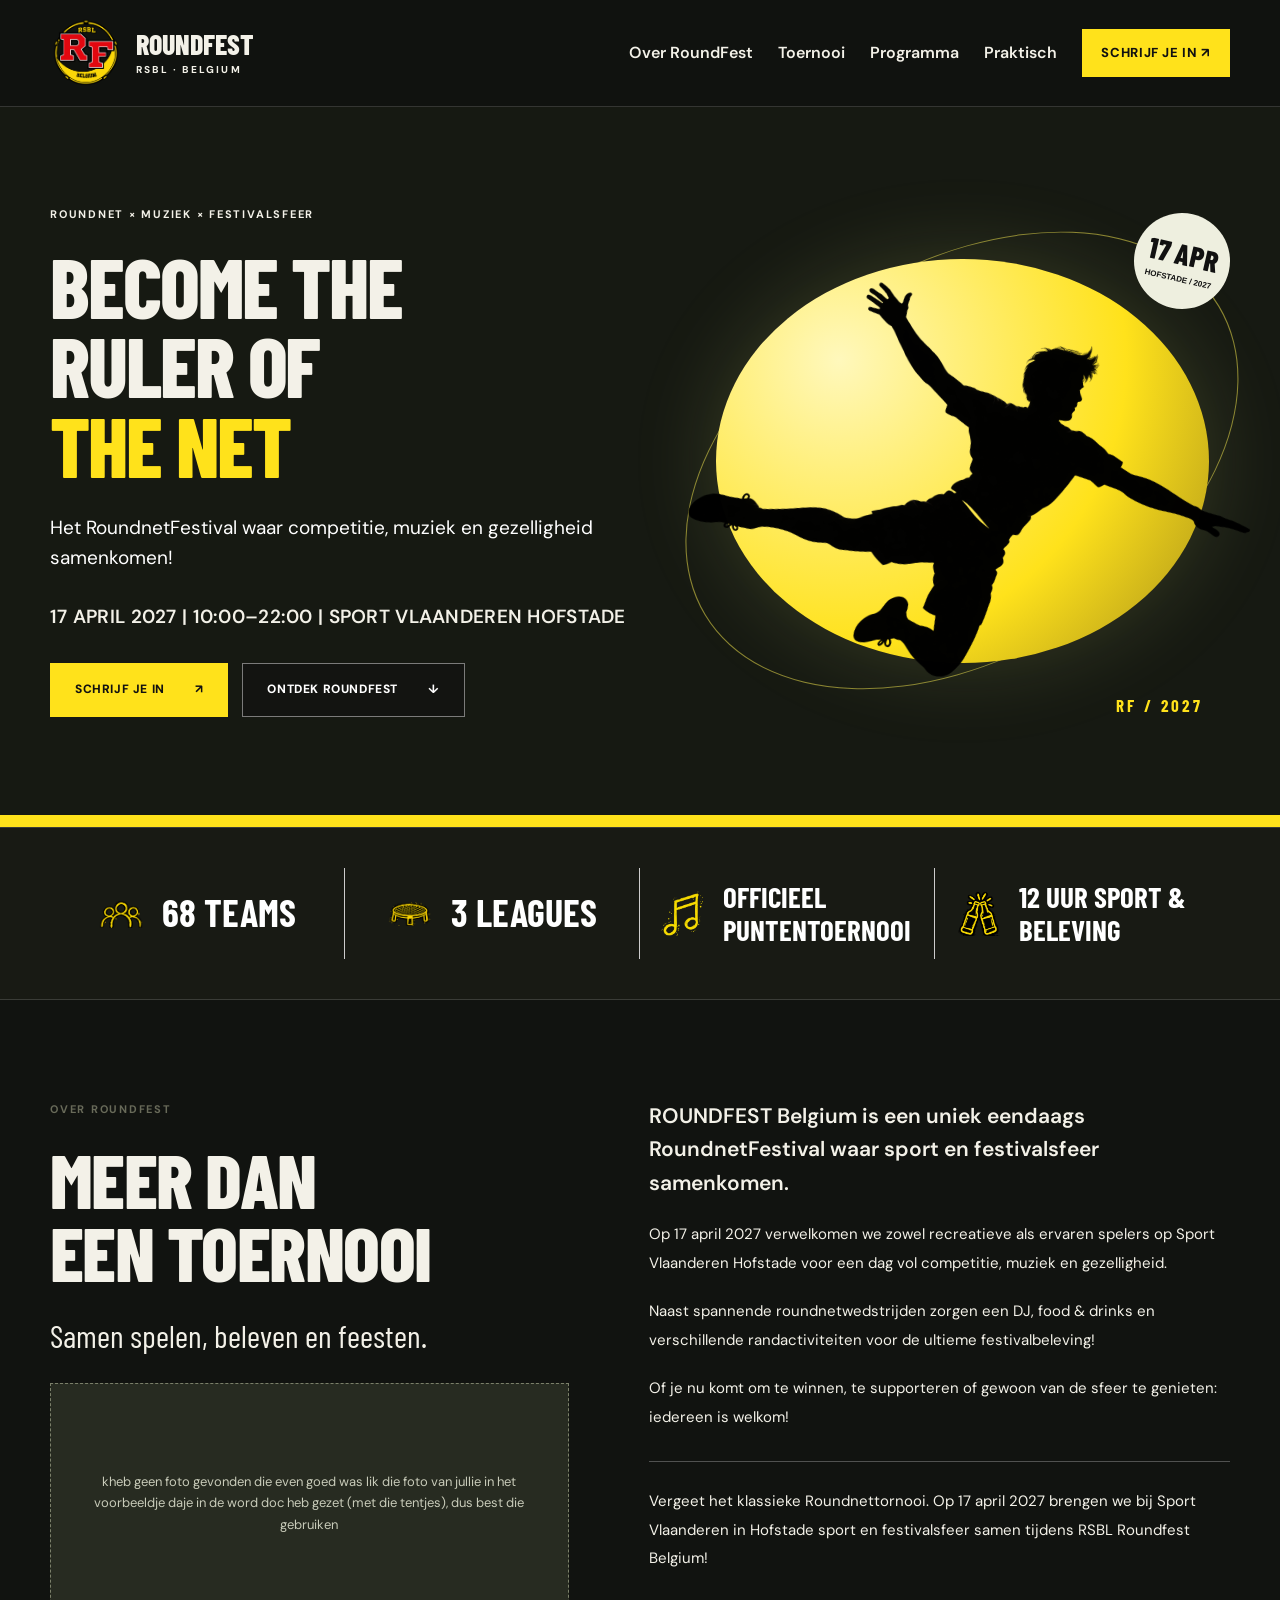
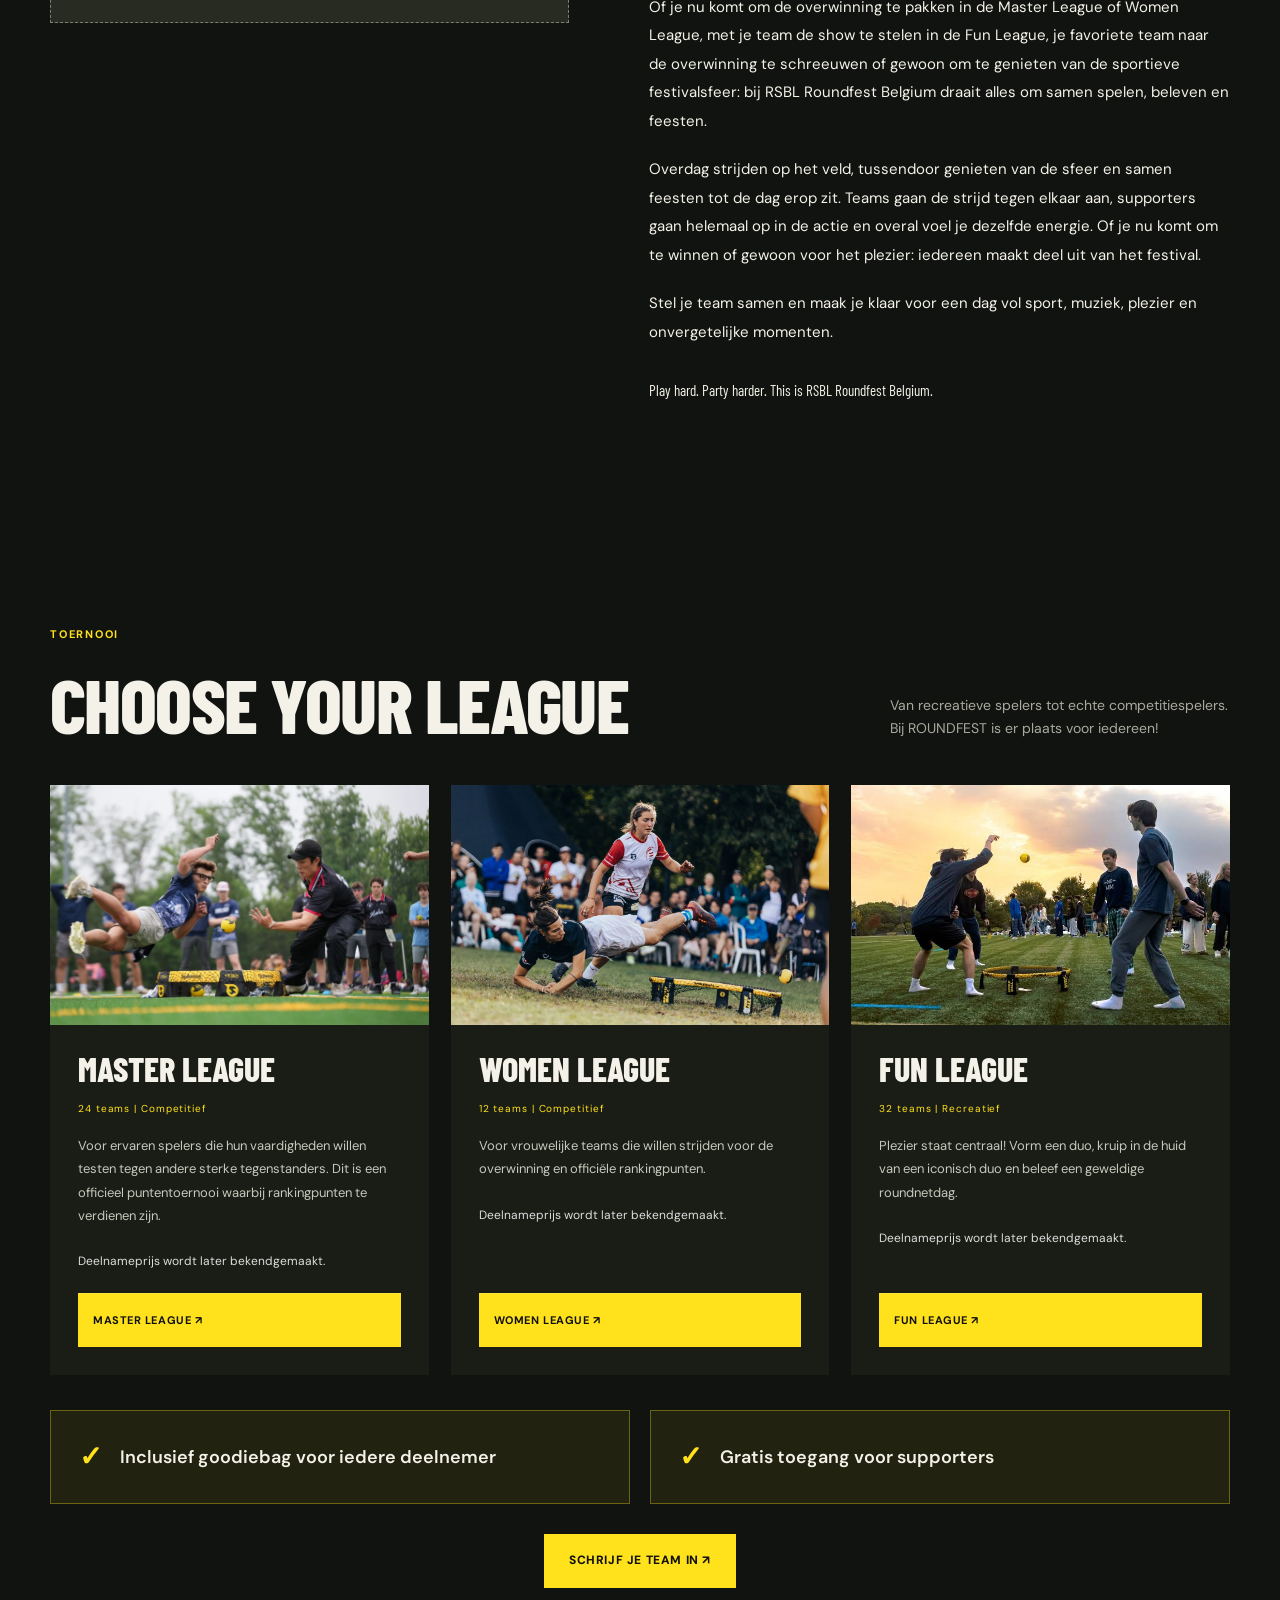
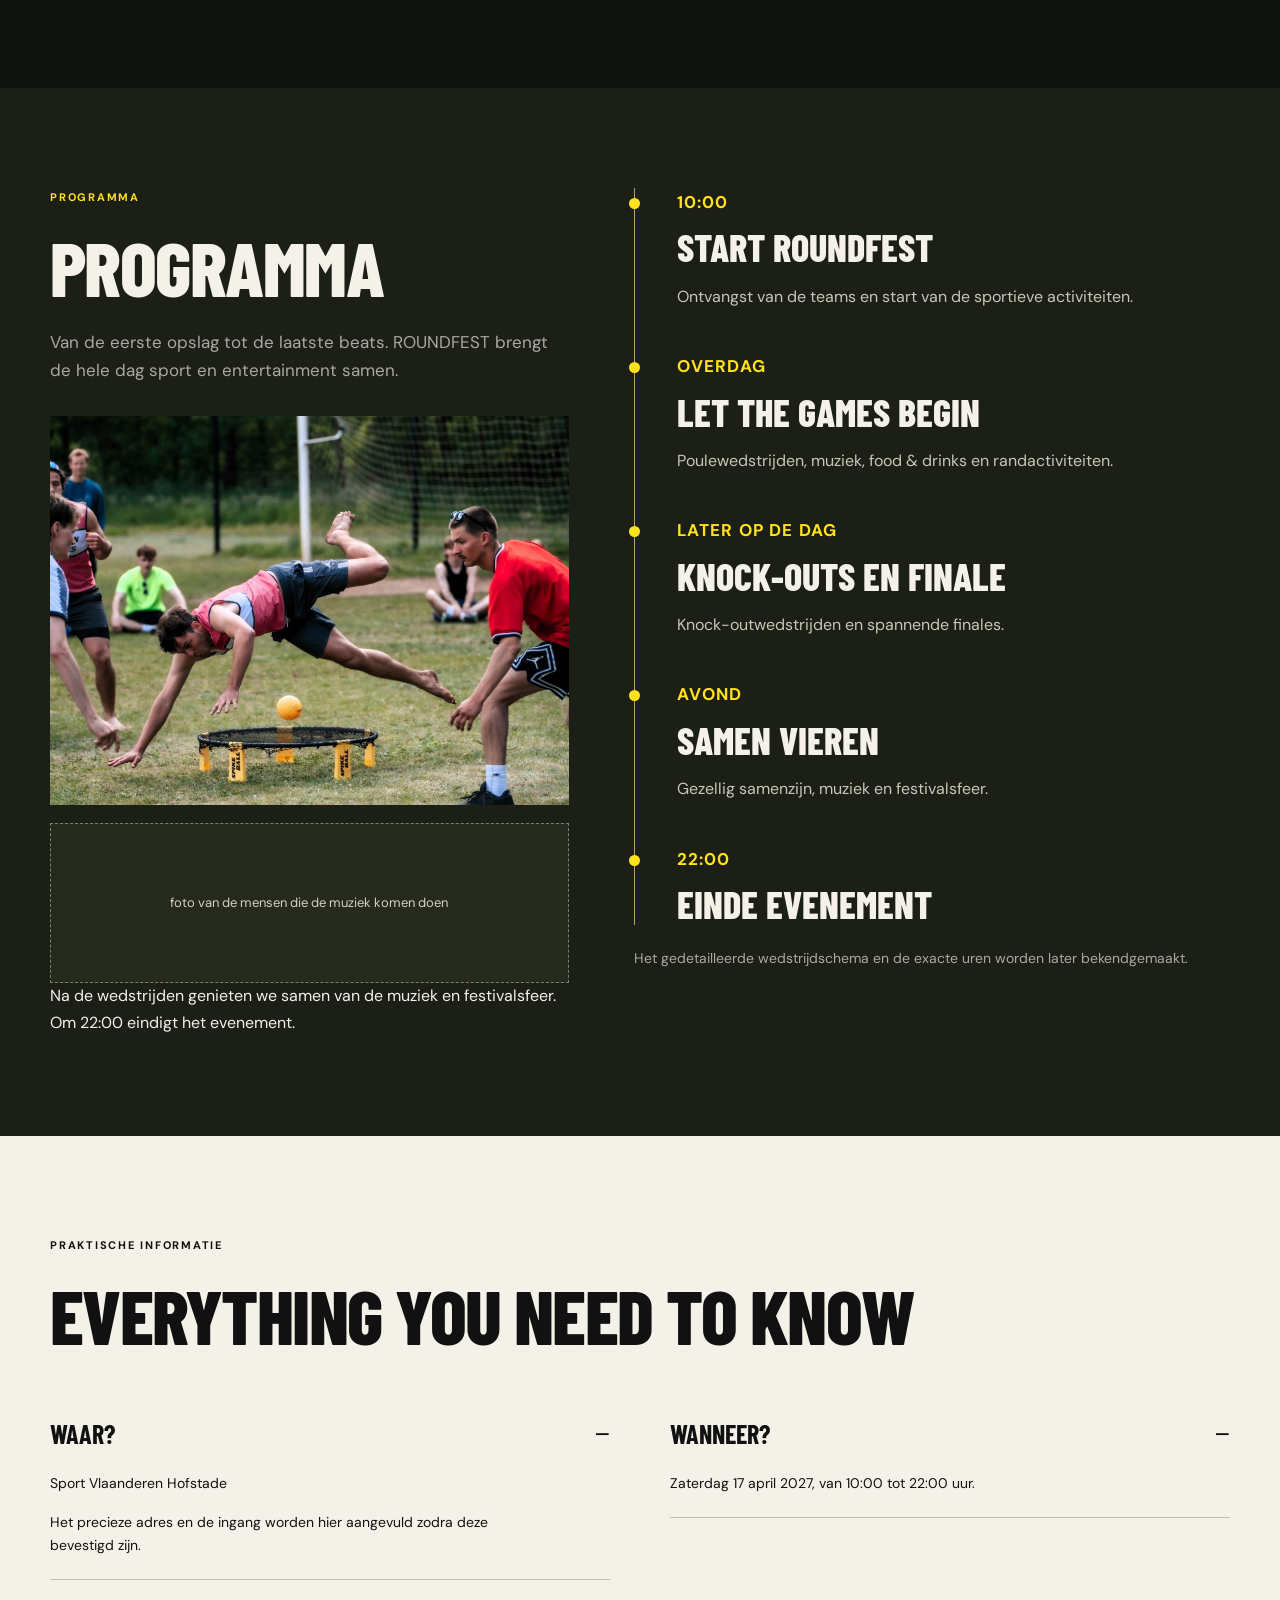
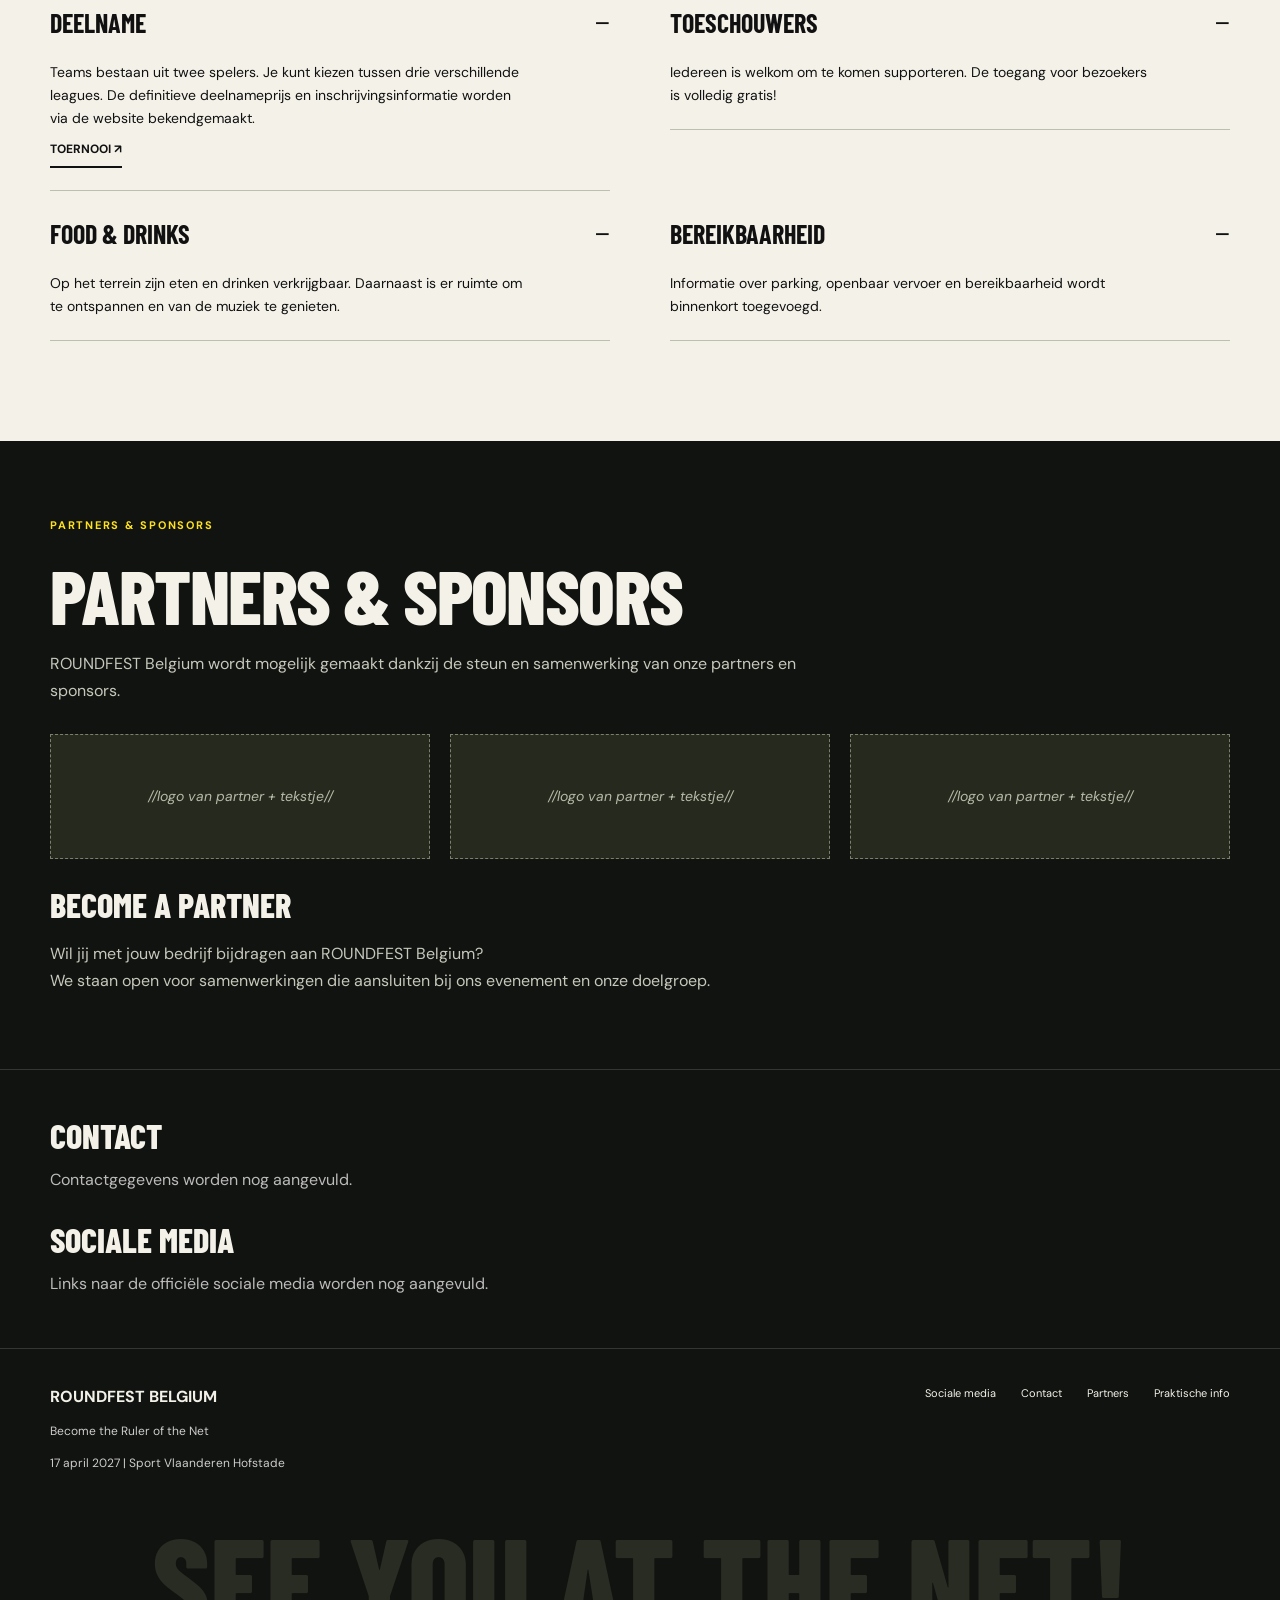
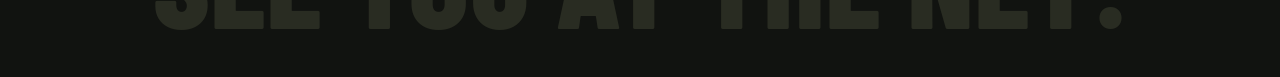
==== Website files/voorstel2/index.html @ 902e4b02 "Preserve designed colors in browsers with automatic dark mode" ====
<!doctype html><html lang="nl"><head><meta charset="utf-8"><meta name="color-scheme" content="only light"><meta name="viewport" content="width=device-width,initial-scale=1"><title>Roundfest Belgium — Become the Ruler of the Net</title><meta name="description" content="Roundfest Belgium, 17 april 2027 in Sport Vlaanderen Hofstade. Het RoundnetFestival waar competitie, muziek en gezelligheid samenkomen."><link rel="icon" href="assets/Logo.png"><link rel="stylesheet" href="style.css?v=20261024-colors"></head><body class="court"><a class="skip" href="#main">Naar de inhoud</a><header><div class="wrap nav"><a class="brand" href="index.html"><img src="assets/Logo.png" alt="RF Belgium logo"><span>ROUNDFEST<small>RSBL · BELGIUM</small></span></a><button class="menu-toggle" type="button" aria-expanded="false" aria-controls="navigation">Menu</button><nav id="navigation" class="nav-links" aria-label="Hoofdnavigatie"><a href="#over">Over RoundFest</a><a href="#toernooi">Toernooi</a><a href="#programma">Programma</a><a href="#praktisch">Praktisch</a><a class="btn small" href="inschrijven.html">Schrijf je in ↗</a></nav></div></header><main id="main"><section class="hero"><div class="wrap hero-grid"><div><span class="kicker">ROUNDNET × MUZIEK × FESTIVALSFEER</span><h1>BECOME THE<br>RULER OF<br><span>THE NET</span></h1><p class="subtitle">Het RoundnetFestival waar competitie, muziek en gezelligheid samenkomen!</p><p class="date">17 APRIL 2027 | 10:00–22:00 | SPORT VLAANDEREN HOFSTADE</p><div class="actions"><a class="btn" href="inschrijven.html">Schrijf je in <span aria-hidden="true">↗</span></a><a class="btn outline" href="#over">Ontdek Roundfest <span aria-hidden="true">↓</span></a></div></div><div class="player-composition"><div class="player-disc"></div><img src="assets/Sprong.png" alt="Silhouet van een roundnetspeler in actie"><div class="player-badge">17 APR<small>HOFSTADE / 2027</small></div><span class="player-edition">RF / 2027</span></div></div></section><section class="stats" aria-label="Vier kerngegevens"><div class="wrap stat-grid"><div class="stat"><img src="assets/Mannetjes.png" alt=""><strong class="">68 TEAMS</strong></div><div class="stat"><img src="assets/Net.png" alt=""><strong class="">3 LEAGUES</strong></div><div class="stat"><img src="assets/MuziekNoot.png" alt=""><strong class="long">OFFICIEEL PUNTENTOERNOOI</strong></div><div class="stat"><img src="assets/Drinkflesjes.png" alt=""><strong class="long">12 UUR SPORT & BELEVING</strong></div></div></section><section class="section intro" id="over"><div class="wrap intro-grid"><div><span class="kicker">Over RoundFest</span><h2>MEER DAN<br>EEN TOERNOOI</h2><p class="quote">Samen spelen, beleven en feesten.</p><div class="placeholder"><span>kheb geen foto gevonden die even goed was lik die foto van jullie in het voorbeeldje daje in de word doc heb gezet (met die tentjes), dus best die gebruiken</span></div></div><div class="intro-text"><p class="lead">ROUNDFEST Belgium is een uniek eendaags RoundnetFestival waar sport en festivalsfeer samenkomen.</p><p>Op 17 april 2027 verwelkomen we zowel recreatieve als ervaren spelers op Sport Vlaanderen Hofstade voor een dag vol competitie, muziek en gezelligheid.</p><p>Naast spannende roundnetwedstrijden zorgen een DJ, food & drinks en verschillende randactiviteiten voor de ultieme festivalbeleving!</p><p>Of je nu komt om te winnen, te supporteren of gewoon van de sfeer te genieten: iedereen is welkom!</p><div class="extra-copy"><p>Vergeet het klassieke Roundnettornooi. Op 17 april 2027 brengen we bij Sport Vlaanderen in Hofstade sport en festivalsfeer samen tijdens RSBL Roundfest Belgium!</p><p>Of je nu komt om de overwinning te pakken in de Master League of Women League, met je team de show te stelen in de Fun League, je favoriete team naar de overwinning te schreeuwen of gewoon om te genieten van de sportieve festivalsfeer: bij RSBL Roundfest Belgium draait alles om samen spelen, beleven en feesten.</p><p>Overdag strijden op het veld, tussendoor genieten van de sfeer en samen feesten tot de dag erop zit. Teams gaan de strijd tegen elkaar aan, supporters gaan helemaal op in de actie en overal voel je dezelfde energie. Of je nu komt om te winnen of gewoon voor het plezier: iedereen maakt deel uit van het festival.</p><p>Stel je team samen en maak je klaar voor een dag vol sport, muziek, plezier en onvergetelijke momenten.</p><p class="quote">Play hard. Party harder. This is RSBL Roundfest Belgium.</p></div></div></div></section><section class="section" id="toernooi"><div class="wrap"><div class="section-head"><div><span class="kicker accent">Toernooi</span><h2>CHOOSE YOUR LEAGUE</h2></div><p>Van recreatieve spelers tot echte competitiespelers. Bij ROUNDFEST is er plaats voor iedereen!</p></div><div class="leagues"><article class="league"><div class="league-art"><img class="league-photo" src="assets/master-league.webp" alt="Spelers in actie tijdens een roundnetwedstrijd" loading="lazy"></div><div class="league-body"><h3>MASTER LEAGUE</h3><span class="meta">24 teams | Competitief</span><p>Voor ervaren spelers die hun vaardigheden willen testen tegen andere sterke tegenstanders. Dit is een officieel puntentoernooi waarbij rankingpunten te verdienen zijn.</p><p class="price">Deelnameprijs wordt later bekendgemaakt.</p><a class="btn" href="inschrijven.html?league=master">MASTER LEAGUE ↗</a></div></article><article class="league"><div class="league-art"><img class="league-photo" src="assets/women-league.webp" alt="Roundnetspeelsters in actie rond het net" loading="lazy"></div><div class="league-body"><h3>WOMEN LEAGUE</h3><span class="meta">12 teams | Competitief</span><p>Voor vrouwelijke teams die willen strijden voor de overwinning en officiële rankingpunten.</p><p class="price">Deelnameprijs wordt later bekendgemaakt.</p><a class="btn" href="inschrijven.html?league=women">WOMEN LEAGUE ↗</a></div></article><article class="league"><div class="league-art"><img class="league-photo" src="assets/fun-league.jpg" alt="Groep spelers rond een roundnet op het gras" loading="lazy"></div><div class="league-body"><h3>FUN LEAGUE</h3><span class="meta">32 teams | Recreatief</span><p>Plezier staat centraal! Vorm een duo, kruip in de huid van een iconisch duo en beleef een geweldige roundnetdag.</p><p class="price">Deelnameprijs wordt later bekendgemaakt.</p><a class="btn" href="inschrijven.html?league=fun">FUN LEAGUE ↗</a></div></article></div><div class="perks"><span>Inclusief goodiebag voor iedere deelnemer</span><span>Gratis toegang voor supporters</span></div><div class="section-cta"><a class="btn" href="inschrijven.html">Schrijf je team in ↗</a></div></div></section><section class="section program" id="programma"><div class="wrap program-grid"><div><span class="kicker accent">Programma</span><h2>PROGRAMMA</h2><p class="summary">Van de eerste opslag tot de laatste beats. ROUNDFEST brengt de hele dag sport en entertainment samen.</p><div class="program-images"><img class="program-photo" src="assets/roundnetwedstrijden.jpg" alt="Roundnetspeler duikt naar de bal tijdens een wedstrijd" loading="lazy"><div class="placeholder"><span>foto van de mensen die de muziek komen doen</span></div></div><p>Na de wedstrijden genieten we samen van de muziek en festivalsfeer. Om 22:00 eindigt het evenement.</p></div><div><div class="timeline"><div class="event"><time>10:00</time><h3>START ROUNDFEST</h3><p>Ontvangst van de teams en start van de sportieve activiteiten.</p></div><div class="event"><time>OVERDAG</time><h3>LET THE GAMES BEGIN</h3><p>Poulewedstrijden, muziek, food & drinks en randactiviteiten.</p></div><div class="event"><time>LATER OP DE DAG</time><h3>KNOCK-OUTS EN FINALE</h3><p>Knock-outwedstrijden en spannende finales.</p></div><div class="event"><time>AVOND</time><h3>SAMEN VIEREN</h3><p>Gezellig samenzijn, muziek en festivalsfeer.</p></div><div class="event"><time>22:00</time><h3>EINDE EVENEMENT</h3><p></p></div></div><p class="schedule-note">Het gedetailleerde wedstrijdschema en de exacte uren worden later bekendgemaakt.</p></div></div></section><section class="section info" id="praktisch"><div class="wrap"><span class="kicker">Praktische informatie</span><h2>EVERYTHING YOU NEED TO KNOW</h2><div class="faq"><details open><summary>WAAR?</summary><p>Sport Vlaanderen Hofstade</p><p>Het precieze adres en de ingang worden hier aangevuld zodra deze bevestigd zijn.</p></details><details open><summary>WANNEER?</summary><p>Zaterdag 17 april 2027, van 10:00 tot 22:00 uur.</p></details><details open><summary>DEELNAME</summary><p>Teams bestaan uit twee spelers. Je kunt kiezen tussen drie verschillende leagues. De definitieve deelnameprijs en inschrijvingsinformatie worden via de website bekendgemaakt.</p><a class="text-link" href="#toernooi">Toernooi ↗</a></details><details open><summary>TOESCHOUWERS</summary><p>Iedereen is welkom om te komen supporteren. De toegang voor bezoekers is volledig gratis!</p></details><details open><summary>FOOD & DRINKS</summary><p>Op het terrein zijn eten en drinken verkrijgbaar. Daarnaast is er ruimte om te ontspannen en van de muziek te genieten.</p></details><details open><summary>BEREIKBAARHEID</summary><p>Informatie over parking, openbaar vervoer en bereikbaarheid wordt binnenkort toegevoegd.</p></details></div></div></section><section class="partners-section" id="partners"><div class="wrap"><span class="kicker accent">Partners & sponsors</span><h2>PARTNERS & SPONSORS</h2><p>ROUNDFEST Belgium wordt mogelijk gemaakt dankzij de steun en samenwerking van onze partners en sponsors.</p><div class="sponsor-slots"><div class="placeholder"><span class="slot">//logo van partner + tekstje//</span></div><div class="placeholder"><span class="slot">//logo van partner + tekstje//</span></div><div class="placeholder"><span class="slot">//logo van partner + tekstje//</span></div></div><h3>BECOME A PARTNER</h3><p>Wil jij met jouw bedrijf bijdragen aan ROUNDFEST Belgium?<br>We staan open voor samenwerkingen die aansluiten bij ons evenement en onze doelgroep.</p></div></section><section class="contact-section" id="contact"><div class="wrap"><h3>CONTACT</h3><p>Contactgegevens worden nog aangevuld.</p><div id="socials"><h3 style="margin-top:30px">SOCIALE MEDIA</h3><p>Links naar de officiële sociale media worden nog aangevuld.</p></div></div></section></main><footer><div class="wrap"><div class="footer-row"><div class="footer-brand"><strong>ROUNDFEST BELGIUM</strong><small>Become the Ruler of the Net</small><small>17 april 2027 | Sport Vlaanderen Hofstade</small></div><nav class="footer-links" aria-label="Footernavigatie"><a href="index.html#socials">Sociale media</a><a href="index.html#contact">Contact</a><a href="index.html#partners">Partners</a><a href="index.html#praktisch">Praktische info</a></nav></div><p class="endline">SEE YOU AT THE NET!</p></div></footer><script src="app.js"></script></body></html>
---- Website files/voorstel2/style.css ----
@import url('https://fonts.googleapis.com/css2?family=Barlow+Condensed:wght@600;700;800;900&family=DM+Sans:wght@400;500;600;700&display=swap');
:root{--yellow:#ffe21b;--ink:#111310;--paper:#f3f1e8;--muted:#aaa99e;--line:#ffffff26;--font:'Barlow Condensed','Arial Narrow',Impact,sans-serif}*{box-sizing:border-box}html{scroll-behavior:smooth;scroll-padding-top:100px}body{margin:0;background:var(--ink);color:var(--paper);font-family:'DM Sans',Arial,sans-serif;font-size:16px;line-height:1.65}a{color:inherit;text-decoration:none}button,input{font:inherit}button,a,label{touch-action:manipulation}button{cursor:pointer}a:focus-visible,button:focus-visible,input:focus-visible,summary:focus-visible{outline:3px solid var(--yellow);outline-offset:5px}::selection{background:var(--yellow);color:#111}img{max-width:100%;display:block}h1,h2,h3,p{margin:0}h1,h2,h3,.display{font-family:var(--font);font-weight:800;line-height:.95;text-transform:uppercase}h1{font-size:clamp(70px,9.8vw,150px);letter-spacing:-.025em}h2{font-size:clamp(46px,6vw,86px);letter-spacing:-.02em}h3{font-size:34px}.wrap{width:min(1280px,calc(100% - 100px));margin:auto}.kicker{text-transform:uppercase;letter-spacing:.16em;font-size:11px;font-weight:700;display:block;margin-bottom:24px}.accent{color:var(--yellow)}.btn{display:inline-flex;align-items:center;justify-content:center;gap:30px;min-height:54px;padding:14px 24px;background:var(--yellow);color:#111;font-weight:800;font-size:12px;letter-spacing:.05em;text-transform:uppercase;border:1px solid var(--yellow);transition:transform .2s,background .2s}.btn:hover{transform:translateY(-3px);background:#fff06b}.btn.outline{background:transparent;color:inherit;border-color:#ffffff50}.btn.small{min-height:42px;padding:10px 16px;font-size:10px}.actions{display:flex;flex-wrap:wrap;gap:14px;margin-top:30px}.skip{position:fixed;top:-100px;left:10px;z-index:100;background:var(--yellow);color:#000;padding:12px}.skip:focus{top:10px}.concept-bar{background:#242620;text-align:center;font-size:10px;letter-spacing:.07em;padding:8px 16px;color:#d0d0c6}.concept-bar a{text-decoration:underline;margin-left:18px}header{background:#111310ed;position:sticky;top:0;z-index:30;border-bottom:1px solid var(--line);backdrop-filter:blur(15px)}.nav{display:flex;align-items:center;justify-content:space-between;height:86px;gap:24px}.brand{display:flex;align-items:center;gap:10px;font-family:var(--font);font-size:22px;line-height:.9;font-weight:800}.brand img{height:56px;width:56px;object-fit:contain}.brand small{font-family:'DM Sans',sans-serif;font-size:8px;letter-spacing:.22em;display:block;margin-top:7px}.nav-links{display:flex;gap:28px;align-items:center;font-size:12px}.nav-links a:hover{color:var(--yellow)}.menu-toggle{display:none;background:none;border:1px solid #777;color:white;padding:7px 12px}.hero{position:relative;overflow:hidden;min-height:680px;display:flex;align-items:center;padding:82px 0 72px;background:radial-gradient(ellipse at 76% 45%,#5c571c45,transparent 60%)}.hero-grid{display:grid;grid-template-columns:1.35fr 1fr;align-items:center;gap:20px;position:relative;z-index:2}.hero h1 span{display:block;color:var(--yellow)}.hero .subline{font-family:var(--font);font-size:22px;letter-spacing:.05em;margin:25px 0 10px;text-transform:uppercase}.hero .date{font-size:11px;color:#c4c4b7;letter-spacing:.08em}.hero-art{height:440px;position:relative;isolation:isolate}.hero-art:before{content:'';position:absolute;inset:10% -5%;border:1px solid #ffe21b6a;border-radius:50%;transform:rotate(-28deg);z-index:-1}.hero-art:after{content:'RF / 2027';position:absolute;bottom:0;right:0;font-family:var(--font);font-size:16px;letter-spacing:.2em;color:var(--yellow)}.sun{position:absolute;inset:8%;border-radius:50%;background:var(--yellow);box-shadow:0 0 100px #ffe21b20}.athlete{position:absolute;width:115%;max-width:none;left:-10%;top:9%;height:90%;object-fit:contain;transform:rotate(-8deg)}.stamp{position:absolute;top:0;right:-5px;background:var(--paper);color:#111;border-radius:50%;width:96px;height:96px;display:grid;place-content:center;text-align:center;font-family:var(--font);font-weight:700;font-size:22px;line-height:.9;transform:rotate(13deg)}.stamp small{font-family:'DM Sans';font-size:9px;margin-top:8px}.hero-bottom{position:relative;z-index:2;margin-top:38px;font-size:10px;letter-spacing:.14em;display:flex;justify-content:space-between;color:var(--muted)}.stats{position:relative;border-top:1px solid var(--line);border-bottom:1px solid var(--line);padding:28px 0;background:#181a14}.stat-grid{display:grid;grid-template-columns:repeat(4,1fr)}.stat{display:flex;align-items:center;justify-content:center;gap:18px;border-right:1px solid var(--line)}.stat:last-child{border:0}.stat img{width:44px;height:44px;object-fit:contain}.stat strong{font-family:var(--font);display:block;font-size:28px;line-height:1.1}.stat small{font-size:9px;letter-spacing:.09em;color:#aaa}.section{padding:100px 0}.intro{background:var(--paper);color:var(--ink);position:relative}.original .intro{clip-path:polygon(0 1%,4% 0,9% 1%,15% 0,24% 1%,30% 0,40% 1%,48% 0,55% 1%,63% 0,72% 1%,83% 0,92% 1%,100% 0,100% 99%,92% 100%,85% 99%,78% 100%,68% 99%,60% 100%,48% 99%,39% 100%,29% 99%,20% 100%,10% 99%,0 100%)}.intro-grid{display:grid;grid-template-columns:1fr 1.12fr;gap:80px}.intro .kicker{color:#686a59}.intro h2 em{font-style:normal;color:#73725a}.intro-text p{margin-bottom:20px;font-size:15px;line-height:1.9}.intro-text .lead{font-size:21px;line-height:1.6;font-weight:600}.text-link{display:inline-block;font-weight:700;font-size:12px;text-transform:uppercase;border-bottom:2px solid currentColor;margin-top:10px;padding-bottom:6px}.motion{min-height:620px;position:relative;isolation:isolate;overflow:hidden;background:#131610;display:flex;align-items:center}.motion-art,.video{position:absolute;inset:0;width:100%;height:100%;object-fit:cover;z-index:-3}.video{filter:grayscale(1) sepia(.6) saturate(1.6);opacity:0;transition:opacity .6s}.video.ready{opacity:1}.motion-art{background:radial-gradient(ellipse at 65% 40%,#756e16,transparent 65%),#15180d}.motion-art img{height:110%;width:70%;object-fit:contain;position:absolute;right:-2%;bottom:-15%;opacity:.35;filter:invert(1)}.motion:after{content:'';position:absolute;inset:0;background:linear-gradient(90deg,#090c08e6,#0c100536);z-index:-1;pointer-events:none}.motion-content{max-width:650px;padding-top:80px;padding-bottom:100px}.motion h2{font-size:clamp(64px,8vw,112px)}.motion h2 span{color:var(--yellow)}.motion p{max-width:420px;color:#dfdfcf;margin-top:22px}.film-label{display:inline-flex;gap:10px;align-items:center;font-size:10px;letter-spacing:.16em;text-transform:uppercase;margin-bottom:28px}.dot{width:7px;height:7px;border-radius:50%;background:var(--yellow)}.film-controls{position:absolute;bottom:24px;left:50%;transform:translateX(-50%);display:flex;justify-content:space-between;gap:20px;align-items:center;width:min(1280px,calc(100% - 100px));font-size:10px}.film-controls .status{max-width:400px;color:#ddd}.video-tools{display:flex;gap:8px}.video-tools button{background:#111c;border:1px solid #ffffff70;color:white;padding:9px 12px;font-size:10px}.section-head{display:flex;justify-content:space-between;align-items:end;gap:40px;margin-bottom:45px}.section-head p{max-width:340px;color:var(--muted);font-size:14px}.leagues{display:grid;grid-template-columns:repeat(3,1fr);gap:22px}.league{background:#1a1d16;border:1px solid #6c682e;overflow:hidden;display:flex;flex-direction:column}.league-art{height:230px;background:radial-gradient(ellipse at center,#d9c839,#5a5715);position:relative;overflow:hidden}.league-art img{width:100%;height:120%;object-fit:contain;transform:translateY(8%);mix-blend-mode:multiply}.league:nth-child(2) .league-art{background:radial-gradient(ellipse at center,#a5aa70,#40472c)}.league:nth-child(3) .league-art{background:radial-gradient(ellipse at center,#d5bf62,#6a511b)}.league-art .number{position:absolute;left:18px;top:14px;color:#1119;font-family:var(--font);font-size:38px}.league-body{padding:28px;display:flex;flex-direction:column;flex:1}.league-body .meta{font-size:10px;letter-spacing:.09em;color:var(--yellow);margin:16px 0}.league-body p{font-size:13px;color:#c5c8ba;line-height:1.8;margin-bottom:24px}.league-body a{margin-top:auto;border-top:1px solid var(--line);padding-top:15px;display:flex;justify-content:space-between;font-weight:700;font-size:11px;text-transform:uppercase}.league-body a:hover{color:var(--yellow)}.perks{display:flex;justify-content:center;gap:35px;font-size:11px;color:#c8cabd;padding-top:28px}.program-grid{display:grid;grid-template-columns:1fr 1.2fr;gap:90px}.program{background:#1c1f16}.program .summary{color:var(--muted);max-width:350px;margin-top:25px;font-size:14px}.timeline{border-left:1px solid #b0a75b;padding-left:34px}.event{position:relative;padding:0 0 30px}.event:last-child{padding-bottom:0}.event:before{content:'';width:9px;height:9px;background:var(--yellow);border-radius:50%;position:absolute;left:-39px;top:10px}.event time{font-size:10px;letter-spacing:.12em;color:var(--yellow)}.event h3{font-size:27px;margin:7px 0}.event p{font-size:13px;color:#c5c8b7}.schedule-note{font-size:11px;color:var(--muted);margin-top:22px}.info{background:var(--paper);color:#111}.faq{margin-top:40px;display:grid;grid-template-columns:1fr 1fr;column-gap:60px}.faq details{border-bottom:1px solid #bdbfb1;padding:22px 0;align-self:start}.faq summary{font-family:var(--font);font-size:26px;font-weight:700;text-transform:uppercase;cursor:pointer;list-style:none;display:flex;justify-content:space-between;gap:25px}.faq summary:after{content:'+';font-family:Arial;font-weight:400}.faq details[open] summary:after{content:'−'}.faq p{padding-top:16px;font-size:14px;max-width:480px}.signup{text-align:center;padding:90px 24px;background:var(--yellow);color:#111}.signup h2{font-size:clamp(55px,7vw,100px)}.signup p{max-width:600px;margin:22px auto 0;font-size:14px}.signup .btn{background:#111;color:white;margin-top:28px;border-color:#111}.partners{padding:70px 0;display:flex;justify-content:space-between;align-items:center;gap:50px}.partners h3{font-size:38px}.partners p{font-size:13px;color:var(--muted);max-width:560px;margin-top:15px}footer{border-top:1px solid var(--line);padding:35px 0}.footer-row{display:flex;align-items:center;justify-content:space-between;gap:30px}footer p{font-size:10px;color:var(--muted)}.footer-links{display:flex;gap:25px;font-size:11px}.endline{font-family:var(--font);font-size:clamp(50px,10vw,150px);color:#292c22;text-align:center;line-height:1;margin:40px 0 0;font-weight:800}.demo-panel{position:fixed;inset:0;background:#000b;z-index:100;display:grid;place-items:center;padding:24px}.demo-panel[hidden]{display:none}.demo-dialog{background:var(--paper);color:#111;padding:36px;max-width:520px;width:100%;position:relative}.demo-dialog h2{font-size:38px;margin-bottom:20px}.demo-dialog p{font-size:14px;margin:15px 0}.demo-dialog button.close{position:absolute;right:15px;top:10px;border:0;background:none;font-size:24px}.demo-dialog input{width:100%;font-size:13px;padding:15px 0}.demo-dialog .note{font-size:11px;color:#555}.court .hero{background:var(--yellow);color:#111;padding-top:65px}.court .hero h1 span{color:#111}.court .hero .date,.court .hero-bottom{color:#44472e}.court .hero .btn{background:#111;color:white;border-color:#111}.court .hero .btn.outline{background:transparent;color:#111}.court .sun{background:#eee9c4;border-radius:0;transform:rotate(-9deg);inset:0 3%}.court .hero-art:before{border:0}.court .stamp{background:#111;color:var(--yellow)}.court .hero-art:after{color:#111}.court .motion{min-height:780px}.court .motion-content{max-width:800px}.court .motion h2{font-size:clamp(80px,11vw,160px)}.court .intro{background:#111310;color:var(--paper)}.court .intro h2 em{color:var(--yellow)}.court .stats{background:#eeeeDF;color:#111}.court .stat{border-color:#ccc}.court .stat img{filter:brightness(.3)}.court .stat small{color:#666}.court .league{border:none}.court .league-art{height:280px}.night{--yellow:#e9ee9b;--ink:#10120f;--paper:#eeeede}.night .hero{min-height:760px;background:radial-gradient(ellipse at 70% 45%,#4e563c55,transparent 65%)}.night .hero h1{font-size:clamp(70px,8.8vw,135px);font-weight:600}.night .sun{background:radial-gradient(circle at 30% 30%,#f6f7d8,#9baf6f 55%,#21291c);box-shadow:0 0 100px #a3c66e44}.night .hero-art{height:470px}.night .hero .subline{font-size:19px}.night .intro{background:#191c16;color:var(--paper)}.night .intro h2 em{color:var(--yellow)}.night .stats{background:#10120f}.night .stat img{filter:saturate(.2)}.night .league-art{filter:saturate(.3)}.night .program{position:relative;background:transparent}.night .motion.program-film{display:block;min-height:auto}.night .program-film .program{padding:100px 0 120px}.night .program-film:after{background:#10140ed9}.night .program-film .motion-art{background:radial-gradient(ellipse at 40% 30%,#626c3b,#12170e)}.night .film-label{margin-bottom:25px}.night .signup{background:#e9ee9b}.night .btn{border-radius:2px}.night .intro .kicker{color:#b5b9a5}
@media(min-width:1600px){.hero{min-height:780px}}@media(max-width:1000px){.wrap{width:calc(100% - 48px)}.nav-links{gap:16px}.nav-links .btn{display:none}.hero-grid{grid-template-columns:1.3fr 1fr}.hero-art{height:330px}.hero{min-height:620px}h1{font-size:90px}.intro-grid,.program-grid{gap:40px}.league-body{padding:20px}.league h3{font-size:29px}.film-controls{width:calc(100% - 48px)}.stat{gap:9px}.stat strong{font-size:24px}.stat img{width:30px}.night .hero-art{height:330px}}@media(max-width:700px){.wrap{width:calc(100% - 36px)}.nav{height:72px}.brand{font-size:20px}.brand img{width:43px;height:43px}.menu-toggle{display:block}.nav-links{display:none;position:absolute;top:72px;left:0;right:0;background:#111;padding:25px;flex-direction:column;align-items:stretch;font-size:16px}.nav-links.open{display:flex}.hero,.court .hero{padding:46px 0 32px;min-height:0}.hero-grid{grid-template-columns:1fr}.hero h1,.night .hero h1{font-size:clamp(65px,15vw,104px)}.hero .subline{font-size:20px}.hero .date{font-size:10px}.hero-art,.night .hero-art{height:285px;width:310px;max-width:90%;margin:40px auto 0}.hero-bottom{margin-top:28px;font-size:8px}.hero-bottom span:last-child{display:none}.stamp{width:80px;height:80px;font-size:20px}.stat-grid{grid-template-columns:1fr 1fr;gap:25px 0}.stat:nth-child(2){border:0}.stat{justify-content:flex-start;padding-left:20px}.stats{padding:25px 0}.stat strong{font-size:26px}.stat small{font-size:8px}.section{padding:65px 0}.intro-grid,.program-grid{grid-template-columns:1fr;gap:35px}.intro-text .lead{font-size:19px}.section-head{display:block;margin-bottom:30px}.section-head p{margin-top:20px}.leagues{grid-template-columns:1fr}.league-art,.court .league-art{height:260px}.league h3{font-size:38px}.league-body{padding:25px}.league-body p{font-size:14px}.perks{flex-direction:column;gap:8px;text-align:center}.motion,.court .motion{min-height:630px}.motion h2,.court .motion h2{font-size:76px}.motion-content{padding:70px 0 160px}.motion p{font-size:14px}.film-controls{bottom:18px;width:calc(100% - 36px);flex-direction:column;align-items:start;gap:12px}.motion-art img{width:140%;right:-40%;opacity:.2}.faq{grid-template-columns:1fr;margin-top:25px}.signup{padding:65px 20px}.partners{padding:50px 0;display:block}.partners .text-link{margin-top:25px}.footer-row{flex-direction:column;align-items:start;gap:20px}.night .hero{min-height:0}.night .program-film .program{padding:65px 0 160px}.concept-bar{font-size:9px}.concept-bar a{margin-left:10px}}
@media(prefers-reduced-motion:reduce){html{scroll-behavior:auto}*,*:before,*:after{transition:none!important;animation:none!important}}

/* Briefing-led revision: identical content hierarchy in all directions. */
:root,.night{--yellow:#ffe21b;--paper:#f3f1e8;--ink:#111310}
.hero,.court .hero,.night .hero{min-height:720px;background:#161912;padding:70px 0;color:var(--paper)}
.hero-grid{grid-template-columns:minmax(0,1.7fr) minmax(0,.7fr);gap:70px}.hero h1,.night .hero h1{font-size:clamp(60px,6.5vw,104px);font-weight:800;line-height:.95}.hero h1 span,.court .hero h1 span{color:var(--yellow)}
.hero .subtitle{font-size:19px;max-width:660px;margin:28px 0;color:white;line-height:1.6}.hero .date,.court .hero .date{color:var(--paper);line-height:2}.hero .btn,.court .hero .btn{background:var(--yellow);color:#111;border-color:var(--yellow)}.hero .btn.outline,.court .hero .btn.outline{background:#1119;color:white;border-color:#ffffff70}
.hero-logo{width:270px;max-width:100%;margin:auto;filter:drop-shadow(0 10px 25px #0008)}
.hero-photo{position:absolute;inset:20px;border:1px dashed #ffffff32;pointer-events:none;background:repeating-linear-gradient(135deg,transparent,transparent 80px,#ffffff02 80px,#ffffff02 82px)}.hero-photo span{position:absolute;bottom:15px;right:20px;color:#b4b7a7;font-size:11px;background:#111b;padding:7px 12px}
.court .hero{border-bottom:12px solid var(--yellow)}.court .hero-photo{inset:0;border:0;background:linear-gradient(120deg,#3a381b,#12150f)}.court .hero-logo{background:var(--yellow);padding:20px;transform:rotate(-5deg)}
.night .hero{min-height:790px}.night .hero-photo{background:radial-gradient(ellipse at 75% 30%,#6d611c44,transparent 60%);border:0}.night .hero-grid{grid-template-columns:1fr;text-align:center;gap:35px}.night .hero-logo{width:170px;grid-row:1}.night .hero .subtitle{margin:25px auto}.night .hero .actions{justify-content:center}.night .hero h1{font-size:clamp(60px,7vw,100px)}
.stat strong{font-size:clamp(20px,2.2vw,30px)}.stat img{width:36px}.stat{padding:0 15px;min-width:0}.stat small{display:none}.court .stats{background:#181a14;color:white}.court .stat img,.night .stat img{filter:none}.stat strong.long{font-size:24px;line-height:1.05}
.placeholder{min-height:250px;display:flex;align-items:center;justify-content:center;flex-direction:column;gap:18px;text-align:center;border:1px dashed #88896d;background:repeating-linear-gradient(135deg,#22261b,#22261b 24px,#272b1f 24px,#272b1f 25px);color:#d0d3bf;padding:30px;font-size:13px}.placeholder .photo-symbol{font-size:35px;line-height:1;font-weight:400}.placeholder small{font-size:10px;color:#aaad99}.league-art,.court .league-art{height:240px;min-height:240px;background:none;filter:none!important}.league-body{gap:0}.league-body .btn{color:#111;padding:14px;margin-top:auto}.league-body .price{font-size:12px;color:#ddd;margin-bottom:20px}.intro-text .extra-copy{margin-top:30px;border-top:1px solid #9997;padding-top:25px}.slot{font-style:italic;opacity:.85;font-size:14px;line-height:1.7;text-transform:none;font-family:'DM Sans',Arial,sans-serif;letter-spacing:0;overflow-wrap:anywhere}.quote{font-family:var(--font);font-size:32px;line-height:1.1;margin-top:30px}.source-heading{font-size:14px;letter-spacing:.05em;color:var(--muted);text-transform:uppercase;margin-bottom:20px}.template-note{font-size:11px;line-height:1.6;padding:12px 18px;background:#ffe21b14;color:#f0eab7;border-bottom:1px solid #ffe21b35}.center{text-align:center}.section-cta{margin-top:30px;text-align:center}.program-grid{grid-template-columns:1fr 1.15fr}.program-images{display:grid;gap:18px;margin-top:32px}.program-images .placeholder{min-height:160px}.program .summary{max-width:500px}.info .placeholder{min-height:180px;background:#e5e5da;color:#555;margin-top:30px}.partners-section{padding:75px 0}.partners-section p{max-width:800px;margin-top:20px;color:#c6c8bb}.sponsor-slots{display:grid;grid-template-columns:repeat(3,1fr);gap:20px;margin:30px 0}.sponsor-slots .placeholder{min-height:125px}.contact-section{border-top:1px solid var(--line);padding:50px 0}.contact-section p{color:#bbb;margin-top:15px}.footer-row{align-items:start}.footer-links{flex-wrap:wrap}.footer-brand small{display:block;font-size:12px;margin-top:12px;color:#ccc}.film-extra{margin-top:20px}.optional-label{font-size:10px;letter-spacing:.1em;text-transform:uppercase;color:var(--yellow);margin-bottom:22px}.motion{min-height:460px}.motion-content{padding:70px 0 130px}.motion h2{font-size:64px}.motion-art{background:repeating-linear-gradient(135deg,#262919,#262919 40px,#292c1c 40px,#292c1c 41px)}.motion .placeholder-caption{position:absolute;right:25px;top:25px;font-size:11px;color:#ccc}.night .program-film .program{padding-bottom:140px}.registration{padding:65px 0 90px;max-width:1000px}.registration h1{font-size:clamp(50px,7vw,85px)}.registration .lead{margin:25px 0;max-width:700px}.registration form{margin-top:40px}.registration fieldset{padding:0;border:0}.registration legend{font-family:var(--font);font-size:30px;text-transform:uppercase;margin-bottom:20px}.league-options{display:grid;grid-template-columns:repeat(3,1fr);gap:16px}.league-option{display:block;border:1px solid #777;padding:22px;cursor:pointer}.league-option:has(input:checked){border-color:var(--yellow);background:#ffe21b12}.league-option strong{display:block;font-family:var(--font);font-size:26px}.league-option small{display:block;margin-top:8px}.registration-info{border-top:1px solid #666;margin-top:30px;padding-top:25px}.registration-info p{margin:12px 0}.registration button:disabled{background:#424637;color:#ddd;border-color:#656a57;cursor:not-allowed;transform:none}.registration .back{display:inline-block;margin-bottom:30px;font-size:12px;text-decoration:underline}.intro .slot{color:inherit}.overview-switch{display:flex;gap:12px;margin-top:20px}.concept-bar{display:flex;justify-content:center;align-items:center;gap:15px;flex-wrap:wrap}.concept-bar a{margin:0}.night .intro h2 em{color:var(--yellow)}
@media(max-width:700px){.hero,.court .hero,.night .hero{min-height:0;padding:55px 0 65px}.hero-grid{grid-template-columns:1fr;gap:30px}.hero-logo{grid-row:1;width:160px}.hero h1,.night .hero h1{font-size:clamp(48px,12vw,72px)}.hero .subtitle{font-size:16px}.hero-photo{inset:8px}.hero-photo span{font-size:8px;bottom:7px;right:7px}.hero .date{font-size:9px}.stat strong.long{font-size:20px}.stat{padding:0 8px;gap:8px}.stat img{width:25px}.program-grid{grid-template-columns:1fr}.league-options,.sponsor-slots{grid-template-columns:1fr}.sponsor-slots .placeholder{min-height:100px}.motion h2{font-size:48px}.night .hero-logo{width:150px}.concept-bar{font-size:8px;gap:7px}.footer-links{gap:15px}.template-note{font-size:10px}.hero .actions{gap:10px}.btn{gap:12px;padding:14px 18px}.program-images{grid-template-columns:1fr 1fr}.program-images .placeholder{padding:15px;min-height:160px}.placeholder{font-size:11px}.night .program-film .program{padding-bottom:165px}}

/* Approved logo composition with a circular backdrop and orbital ring. */
.hero-emblem{position:relative;isolation:isolate;display:grid;place-items:center;width:350px;max-width:100%;aspect-ratio:1;margin:auto}
.hero-emblem:before{content:"";position:absolute;inset:8%;z-index:-2;border-radius:50%;background:radial-gradient(circle at 30% 25%,#fff59a,#ffe21b 60%,#c7a90c);box-shadow:0 0 75px #ffe21b20;transform:rotate(-20deg) scale(1.04,.96)}
.hero-emblem:after{content:"";position:absolute;inset:13% -1%;z-index:-1;border:1px solid #ffe21b88;border-radius:50%;transform:rotate(-30deg) scale(1.03,1.18)}
.hero-emblem .hero-logo,.court .hero-emblem .hero-logo,.night .hero-emblem .hero-logo{width:82%;max-width:100%;padding:0;background:transparent;transform:rotate(-7deg);grid-row:auto;filter:drop-shadow(0 12px 18px #0008)}
.court .hero-emblem:before{background:radial-gradient(circle at 25% 20%,#fff9be,#ffe21b 65%,#d4b415)}
.night .hero-emblem{width:250px;grid-row:1}.night .hero-emblem:before{background:radial-gradient(circle at 30% 25%,#fffbd2,#c7ce83 55%,#62692f);box-shadow:0 0 85px #d9de7a26}.night .hero-emblem:after{border-color:#e4d85a70}
@media(max-width:700px){.hero-emblem,.night .hero-emblem{width:210px;grid-row:1}.hero-emblem .hero-logo,.night .hero-emblem .hero-logo{width:82%}}

/* Player composition restored from the selected reference. */
.original{--yellow:#e9ee9b}.original .hero{min-height:800px;background:radial-gradient(ellipse at 75% 46%,#40472d66,transparent 58%),#10130e;padding:80px 0}.original .hero-grid,.court .hero-grid{grid-template-columns:minmax(0,1.1fr) minmax(0,1fr);gap:55px}.original .hero h1{font-size:clamp(70px,7.4vw,118px);font-weight:700}.original .hero .subtitle{font-size:18px}.original .hero .date{font-size:11px}.original .hero .actions{margin-top:34px}.original .hero .btn{min-height:58px}.original .hero .kicker{margin-bottom:35px}
.player-composition{position:relative;isolation:isolate;width:100%;height:460px;min-width:0}.player-disc{position:absolute;inset:6% 4%;border-radius:50%;background:radial-gradient(circle at 25% 20%,#e5eac3,#b3c27b 55%,#66763d);box-shadow:0 0 85px #c3cd7130}.player-composition:before{content:"";position:absolute;inset:4% 0%;border:1px solid #d8cc4699;border-radius:50%;transform:rotate(-31deg) scale(1.12,.93);z-index:-1}.player-composition img{position:absolute;left:-9%;top:3%;width:118%;max-width:none;height:100%;object-fit:contain;transform:rotate(-8deg)}.player-badge{position:absolute;right:0;top:-4%;width:96px;height:96px;display:grid;align-content:center;justify-content:center;text-align:center;background:#eeefdf;color:#111;font-family:var(--font);font-size:29px;font-weight:800;line-height:1.1;border-radius:50%;transform:rotate(13deg)}.player-badge small{font-family:Arial,sans-serif;font-size:8px;display:block;margin-top:6px}.player-edition{position:absolute;bottom:-6%;right:5%;font-family:var(--font);font-size:17px;color:var(--yellow);font-weight:700;letter-spacing:.2em}.court .player-disc{background:radial-gradient(circle at 25% 25%,#fff8bc,#ffe21b 60%,#a48d1a)}
.placeholder{gap:0;min-height:240px;background:#25291e;border:1px dashed #7b806a}.intro .placeholder{margin-top:30px;background:#e4e4d7;color:#5b604f}.night .intro .placeholder,.court .intro .placeholder{background:#272b21;color:#c8cbb9}.league-art .placeholder{height:100%}.program-images .placeholder{min-height:160px}.sponsor-slots .placeholder{min-height:125px}
/* Fourth direction: editorial festival layout, without new event content. */
.electric{--yellow:#ffe21b;background:#10120f}.electric .wrap{width:min(1320px,calc(100% - 100px))}.electric header{border-bottom:2px solid var(--yellow)}.electric .hero{background:#10120f;min-height:780px;padding:75px 0 95px;overflow:hidden}.electric .hero-photo{inset:0;border:0;background:repeating-linear-gradient(135deg,transparent,transparent 95px,#ffe21b08 95px,#ffe21b08 97px)}.electric .hero-photo span{right:auto;left:50px}.electric .hero-grid{grid-template-columns:minmax(0,1.5fr) minmax(0,1fr);gap:70px}.electric .hero h1{font-size:clamp(68px,7.8vw,120px);font-style:italic;letter-spacing:-.035em}.electric .hero h1 span{color:#ffe21b}.electric .hero .subtitle{max-width:520px}.electric .btn{box-shadow:4px 4px 0 #8f7f19;transition:transform .2s,box-shadow .2s}.electric .btn:hover{transform:translate(-2px,-2px);box-shadow:7px 7px 0 #8f7f19}.festival-ticket{background:#ffe21b;color:#111;padding:30px;text-align:center;transform:rotate(6deg);position:relative;max-width:340px;margin:auto;border-radius:5px;box-shadow:18px 18px 0 #ffffff0e;width:100%}.festival-ticket:before,.festival-ticket:after{content:"";position:absolute;top:65%;width:24px;height:24px;background:#10120f;border-radius:50%}.festival-ticket:before{left:-12px}.festival-ticket:after{right:-12px}.festival-ticket img{width:150px;margin:24px auto}.ticket-label{font-size:11px;font-weight:800;letter-spacing:.18em}.ticket-date{font-family:var(--font);font-size:35px;line-height:.95;border-top:2px dashed #1115;padding-top:20px}.ticket-date strong{font-size:76px;display:block}.festival-ticket>span:not(.ticket-label){display:block;font-size:20px;margin:15px 0 5px;font-weight:700}.festival-ticket small{font-size:9px;font-weight:700;letter-spacing:.04em}
.electric .stats{background:#ffe21b;color:#111;border:0;transform:skewY(-2deg);padding:35px 0;margin:-20px 0 20px;position:relative;z-index:3}.electric .stat-grid{transform:skewY(2deg)}.electric .stat{border-color:#1114}.electric .stat img{filter:brightness(0)}.electric .stat strong{font-size:34px}.electric .stat strong.long{font-size:25px}.electric .intro{background:#f3f1e8;clip-path:none}.electric .intro-grid{grid-template-columns:1fr 1.2fr;gap:70px}.electric .intro-grid>div:first-child{position:sticky;top:120px;align-self:start}.electric h2{font-style:italic;font-size:clamp(48px,5.8vw,84px)}.electric .quote{border-left:5px solid #d0b51c;padding-left:20px}.electric .extra-copy{font-size:14px}.electric .league{border:1px solid #5a5f45;border-top:7px solid #ffe21b;transition:transform .25s,border-color .25s}.electric .league:hover,.electric .league:focus-within{transform:translateY(-7px);border-color:#ffe21b}.electric .league:nth-child(2){border-top-color:#f3f1e8}.electric .league:nth-child(3){border-top-color:#b8c475}.electric .league-art{height:270px;position:relative}.electric .league-art:before{counter-increment:league;content:'0' counter(league);position:absolute;top:8px;left:18px;font-family:var(--font);font-size:64px;font-style:italic;color:#ffe21b;line-height:1;z-index:1}.electric .leagues{counter-reset:league;gap:24px}.electric .league-art .placeholder{border:0;background:linear-gradient(145deg,#323726,#1c2018);font-size:12px}.electric .league-body{padding:28px}.electric .league-body h3{font-style:italic;font-size:38px}.electric .league-body .btn{box-shadow:none}.electric .program{background:#202519;border-top:1px solid #697245}.electric .timeline{counter-reset:step;border:0;padding-left:0}.electric .event{padding:22px 20px 28px 80px;border-bottom:1px solid #ffffff29}.electric .event:before{counter-increment:step;content:'0' counter(step);left:0;top:22px;width:auto;height:auto;border-radius:0;background:transparent;color:#ffe21b;font-family:var(--font);font-size:44px;line-height:1;font-style:italic}.electric .event h3{font-size:32px}.electric .info{border-top:12px solid #ffe21b}.electric .faq details{border-bottom:2px solid #252a15;padding:25px 0}.electric .faq summary{font-size:30px}.electric .partners-section{background:#ffe21b;color:#111}.electric .partners-section p{color:#303323}.electric .partners-section .kicker{color:#111}.electric .sponsor-slots .placeholder{background:#fff4a4;color:#111;border-color:#756613}.electric .contact-section{padding:65px 0}.electric .endline{color:#ffe21b;font-style:italic}.electric .entered{animation:arrive .55s ease-out both}@keyframes arrive{from{opacity:.35;translate:0 20px}to{opacity:1;translate:0 0}}
@media(max-width:1000px){.player-composition{height:340px}.original .hero-grid,.court .hero-grid{gap:30px}.original .hero h1{font-size:80px}.electric .hero-grid{gap:35px}.festival-ticket{padding:20px}.electric .wrap{width:calc(100% - 48px)}.electric .stat strong{font-size:26px}.electric .stat strong.long{font-size:20px}}
@media(max-width:700px){.original .hero,.court .hero{padding:50px 0 65px;min-height:0}.original .hero-grid,.court .hero-grid{grid-template-columns:1fr;gap:50px}.original .hero h1{font-size:clamp(59px,14vw,84px)}.original .hero .kicker{font-size:9px;margin-bottom:25px}.player-composition{height:290px;width:300px;max-width:90%;margin:10px auto 25px}.player-badge{width:80px;height:80px;font-size:24px}.player-badge small{font-size:7px}.player-edition{font-size:13px}.electric .wrap{width:calc(100% - 36px)}.electric .hero{min-height:0;padding:50px 0 75px}.electric .hero-grid{grid-template-columns:1fr;gap:45px}.electric .hero h1{font-size:64px}.festival-ticket{max-width:230px;transform:rotate(4deg)}.festival-ticket img{width:100px;margin:15px auto}.ticket-date{font-size:26px}.ticket-date strong{font-size:55px}.electric .hero-photo span{left:18px;font-size:8px}.electric .stats{padding:28px 0}.electric .stat strong{font-size:26px}.electric .stat strong.long{font-size:18px}.electric .intro-grid{grid-template-columns:1fr;gap:35px}.electric .intro-grid>div:first-child{position:static}.electric .league-art{height:240px}.electric .event{padding-left:65px}.electric .event h3{font-size:27px}.electric .program-images{grid-template-columns:1fr 1fr}.electric .btn{box-shadow:3px 3px 0 #8f7f19}}
@media(prefers-reduced-motion:reduce){.electric .entered{animation:none}.electric .league:hover,.electric .league:focus-within{transform:none}}

/* Readability improvements shared by all eight versions. */
.nav{height:106px;gap:22px}.brand{font-size:28px;gap:14px}.brand img{height:72px;width:72px}.brand small{font-size:10px}.nav-links{font-size:16px;gap:25px;font-weight:600}.nav-links .btn.small{font-size:13px;min-height:48px;padding:12px 18px}
.hero .date,.original .hero .date,.court .hero .date,.night .hero .date,.electric .hero .date{font-size:19px;line-height:1.65;font-weight:600;letter-spacing:.015em;margin-top:22px}.original .hero .subtitle{font-size:19px}
.stats,.electric .stats{padding:40px 0}.stat{gap:18px;padding:12px 20px}.stat img{width:46px;height:46px}.stat strong,.electric .stat strong{font-size:38px;line-height:1.05}.stat strong.long,.electric .stat strong.long{font-size:29px;line-height:1.15}
.perks{display:grid;grid-template-columns:1fr 1fr;gap:20px;padding-top:35px;color:var(--paper);font-size:18px;font-weight:600;line-height:1.5}.perks>span{display:flex;align-items:center;gap:18px;padding:25px 28px;background:#ffe21b12;border:1px solid #ffe21b55}.perks>span:before{content:'✓';font-size:28px;color:var(--yellow);flex:none}.section-cta{margin-top:30px}
.timeline{padding-left:42px}.event{padding-bottom:42px}.event:before{left:-48px;top:10px;width:11px;height:11px}.event time{font-size:17px;font-weight:700;letter-spacing:.07em}.event h3,.electric .event h3{font-size:38px;line-height:1.12;margin:10px 0 14px}.event p{font-size:16px;line-height:1.7}.schedule-note{font-size:14px;line-height:1.7}.program .summary{font-size:17px}.program-grid{gap:65px}
/* Direction 04 reimagined as a light editorial festival field. */
.electric{--ink:#101611;--paper:#f4f2e7;--yellow:#ffe21b;background:#f4f2e7;color:#101611}.electric header{background:#f4f2e7f5;color:#101611;border-bottom:1px solid #10161130}.electric .nav-links a:hover{color:#6a6000}.electric .menu-toggle{color:#101611;border-color:#101611}.electric .hero{background:#f4f2e7;color:#101611;min-height:760px;padding:85px 0}.electric .hero-photo{background:linear-gradient(90deg,transparent 49.8%,#10161112 50%,transparent 50.2%)}.electric .hero-photo span{color:#656954;background:none}.electric .hero h1{font-style:normal;font-weight:800;font-size:clamp(65px,7vw,112px);letter-spacing:-.025em}.electric .hero h1 span{color:#101611;background:#ffe21b;padding:0 12px;display:inline-block;margin-top:10px}.electric .hero .subtitle,.electric .hero .date{color:#101611}.electric .hero .btn{background:#101611;color:#ffe21b;border-color:#101611;box-shadow:none}.electric .hero .btn.outline{background:transparent;color:#101611;border-color:#101611}.electric .btn{box-shadow:none;border-radius:0}.electric .btn:hover{transform:translateY(-3px);box-shadow:none}.electric .hero-grid{grid-template-columns:minmax(0,1.2fr) minmax(0,1fr);gap:60px}
.field-art{position:relative;height:490px;isolation:isolate;background:#101611;border-radius:48% 48% 0 0;margin:0 0 20px 10px;overflow:hidden}.field-art:before,.field-art:after{content:'';position:absolute;border:1px solid #f4f2e735;border-radius:50%;width:135%;height:70%;left:-18%;top:15%;transform:rotate(-30deg)}.field-art:after{transform:rotate(30deg)}.field-net{position:absolute;width:85%;left:8%;top:27%;transform:rotate(-12deg);z-index:1}.field-logo{position:absolute;width:95px;top:20px;left:calc(50% - 47px);z-index:2}.field-date{position:absolute;bottom:0;left:0;right:0;background:#ffe21b;text-align:center;padding:18px 10px;font-family:var(--font);font-weight:800;font-size:36px;letter-spacing:.04em;z-index:3}
.electric .stats{transform:none;margin:0;background:#101611;color:#f4f2e7;border-top:6px solid #ffe21b;border-bottom:0}.electric .stat-grid{transform:none}.electric .stat{border-color:#f4f2e730}.electric .stat img{filter:none}.electric .intro{background:#f4f2e7;padding:100px 0}.electric h2{font-style:normal;letter-spacing:-.025em}.electric .intro-grid{grid-template-columns:1fr 1.2fr}.electric .intro-grid>div:first-child{position:static}.electric .quote{border:0;padding-left:0;color:#4a533c}.electric #toernooi{background:#101611;color:#f4f2e7;padding:100px 0}.electric #toernooi .section-head{border-bottom:1px solid #ffffff40;padding-bottom:35px}.electric .league{background:#f4f2e7;color:#101611;border:0;border-top:0;transition:transform .2s}.electric .league:nth-child(2),.electric .league:nth-child(3){border:0}.electric .league-art:before{content:none}.electric .league-art{height:250px;border-bottom:8px solid #ffe21b}.electric .league-art .placeholder{background:#e8e8d8;color:#4d5441}.electric .league-body h3{font-style:normal;font-size:38px}.electric .league-body p,.electric .league-body .price{color:#394130}.electric .league-body .meta{color:#4d5438;font-size:13px;font-weight:700}.electric .league-body .btn{background:#101611;color:#ffe21b;border-color:#101611}.electric .perks{color:#f4f2e7}.electric .program{background:#ffe21b;color:#101611;border:0}.electric .program .kicker,.electric .program .summary,.electric .schedule-note{color:#303825}.electric .program-images .placeholder{background:#f9ec89;color:#42482b;border-color:#8e8439}.electric .timeline{border-left:2px solid #101611;padding-left:38px}.electric .event{padding:0 0 40px;border:0}.electric .event:before{content:'';width:12px;height:12px;background:#101611;border:3px solid #ffe21b;outline:1px solid #101611;left:-45px;top:7px;border-radius:50%}.electric .event time,.electric .event p{color:#101611}.electric .info{background:#f4f2e7;border:0}.electric .faq details{border-width:1px}.electric .partners-section{background:#101611;color:#f4f2e7}.electric .partners-section p{color:#bfc4b3}.electric .partners-section .kicker{color:#ffe21b}.electric .sponsor-slots .placeholder{background:#242c20;color:#d2d7c4;border-color:#64704f}.electric .contact-section{background:#f4f2e7;color:#101611}.electric .contact-section p{color:#4a5440}.electric footer{background:#101611;color:#f4f2e7}.electric .endline{font-style:normal;color:#ffe21b}.electric .registration{background:#f4f2e7}.electric .registration .kicker{color:#4a5440}.electric .league-option:has(input:checked){background:#ffe21b;border-color:#101611}
@media(max-width:1100px){.nav-links{gap:16px;font-size:15px}.brand{font-size:24px}.stat{padding:10px 12px;gap:12px}.stat img{width:35px;height:35px}.stat strong,.electric .stat strong{font-size:32px}.stat strong.long,.electric .stat strong.long{font-size:25px}.field-art{height:410px}.electric .hero-grid{gap:35px}}
@media(max-width:700px){.nav{height:90px}.brand{font-size:24px}.brand img{width:59px;height:59px}.brand small{font-size:9px}.menu-toggle{font-size:17px}.nav-links{top:90px;font-size:18px;gap:20px}.electric .nav-links{background:#f4f2e7}.hero .date,.original .hero .date,.court .hero .date,.night .hero .date,.electric .hero .date{font-size:16px;line-height:1.7}.hero .subtitle,.original .hero .subtitle{font-size:16px}.stats,.electric .stats{padding:30px 0}.stat{padding:10px 8px;gap:10px;align-items:center}.stat img{width:28px;height:28px}.stat strong,.electric .stat strong{font-size:29px}.stat strong.long,.electric .stat strong.long{font-size:23px}.perks{grid-template-columns:1fr;gap:14px;font-size:17px;text-align:left}.perks>span{padding:22px;gap:15px}.event time{font-size:16px}.event h3,.electric .event h3{font-size:32px}.event p{font-size:16px}.timeline{padding-left:30px}.event:before{left:-36px}.program-grid{gap:35px}.electric .hero{padding:55px 0 70px;min-height:0}.electric .hero-grid{grid-template-columns:1fr;gap:35px}.electric .hero h1{font-size:60px}.field-art{width:290px;max-width:100%;height:350px;margin:15px auto}.field-logo{width:75px;left:calc(50% - 37px);top:15px}.field-date{font-size:28px}.electric .hero-photo{background:none}.electric .intro,.electric #toernooi{padding:65px 0}.electric .intro-grid{grid-template-columns:1fr}.electric .timeline{padding-left:30px}.electric .event:before{left:-37px}.electric .program-grid{gap:35px}.electric .event{padding-bottom:35px}}
@media(max-width:700px){.stat{flex-direction:column;align-items:center;text-align:center;gap:14px}.stat strong{max-width:100%;min-width:0;overflow-wrap:anywhere}.stat strong.long,.electric .stat strong.long{font-size:22px}}
.league-art .league-photo{display:block;width:100%;height:100%;object-fit:cover;object-position:center 60%;transform:none;mix-blend-mode:normal}
.program-images .program-photo{display:block;width:100%;height:auto;aspect-ratio:4/3;object-fit:cover;object-position:center 60%}

/* Preserve the designed palette in browsers with automatic darkening. */
:root{color-scheme:only light}
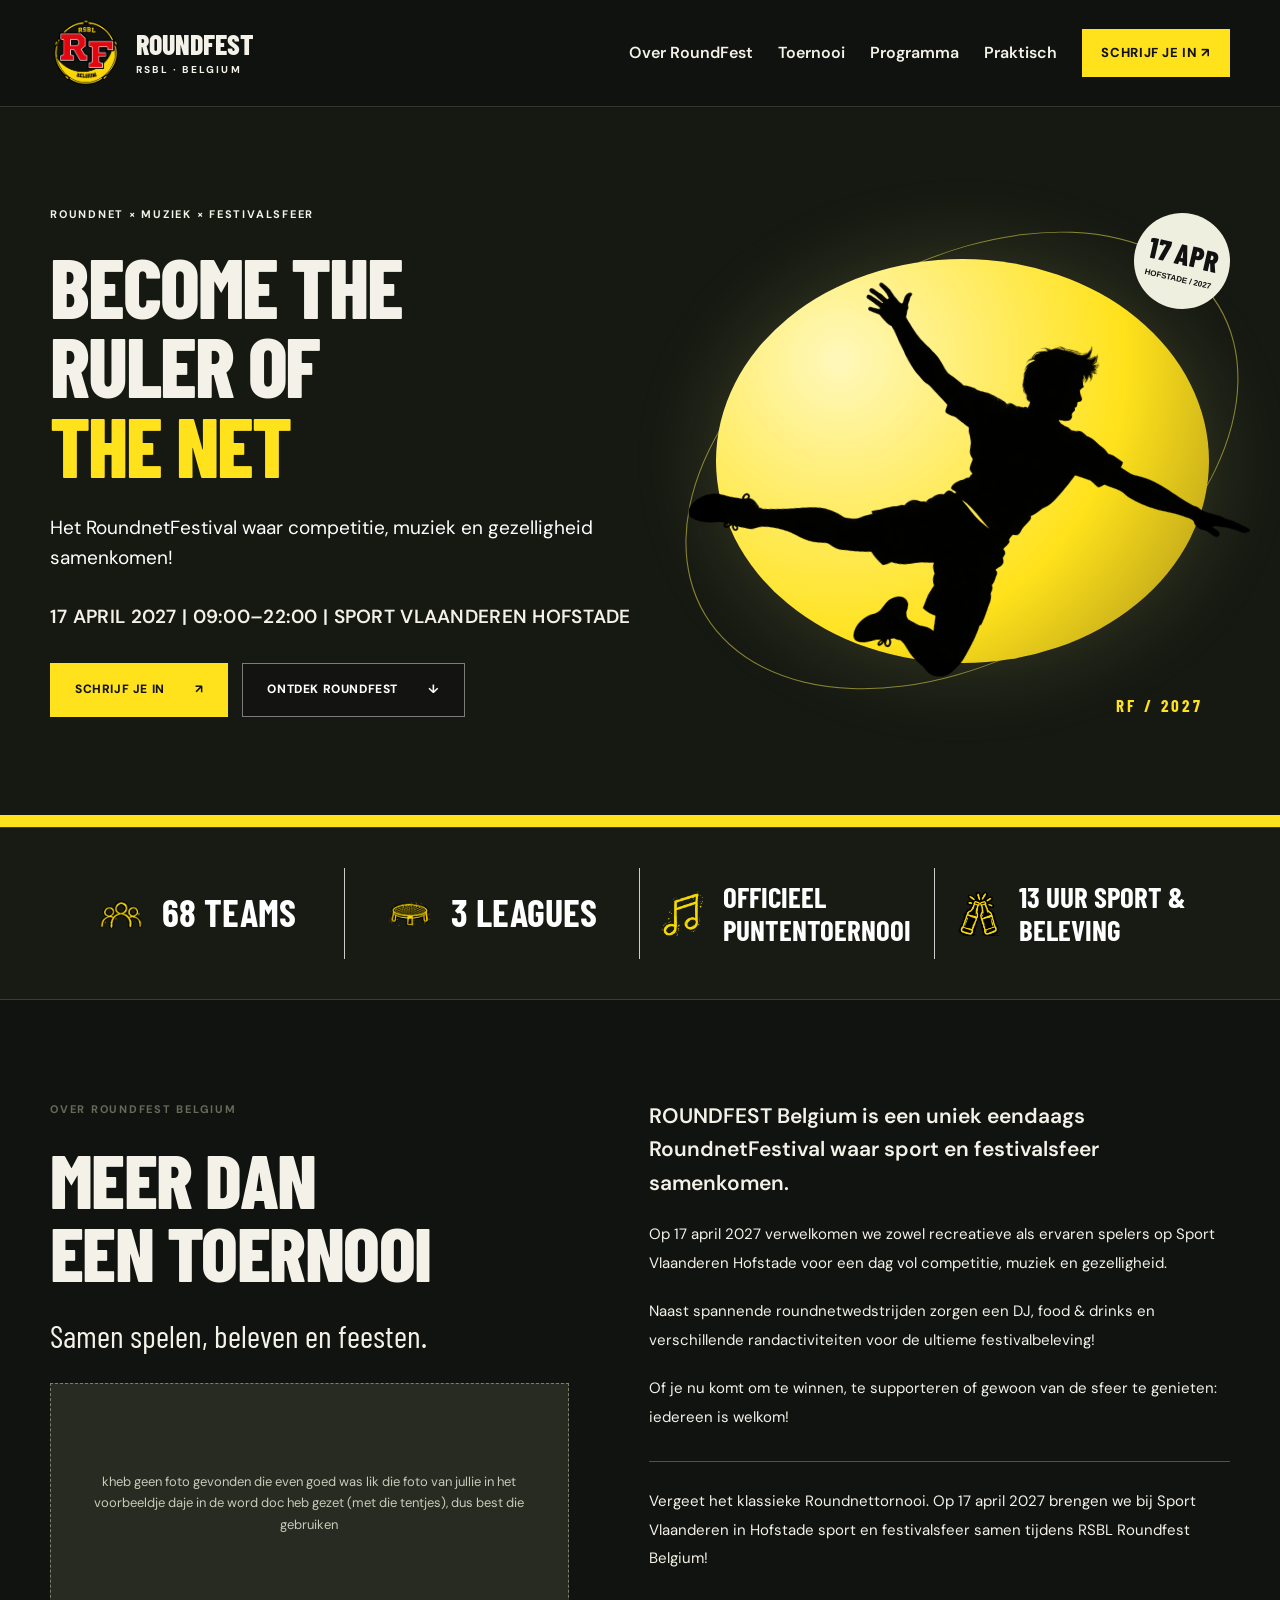
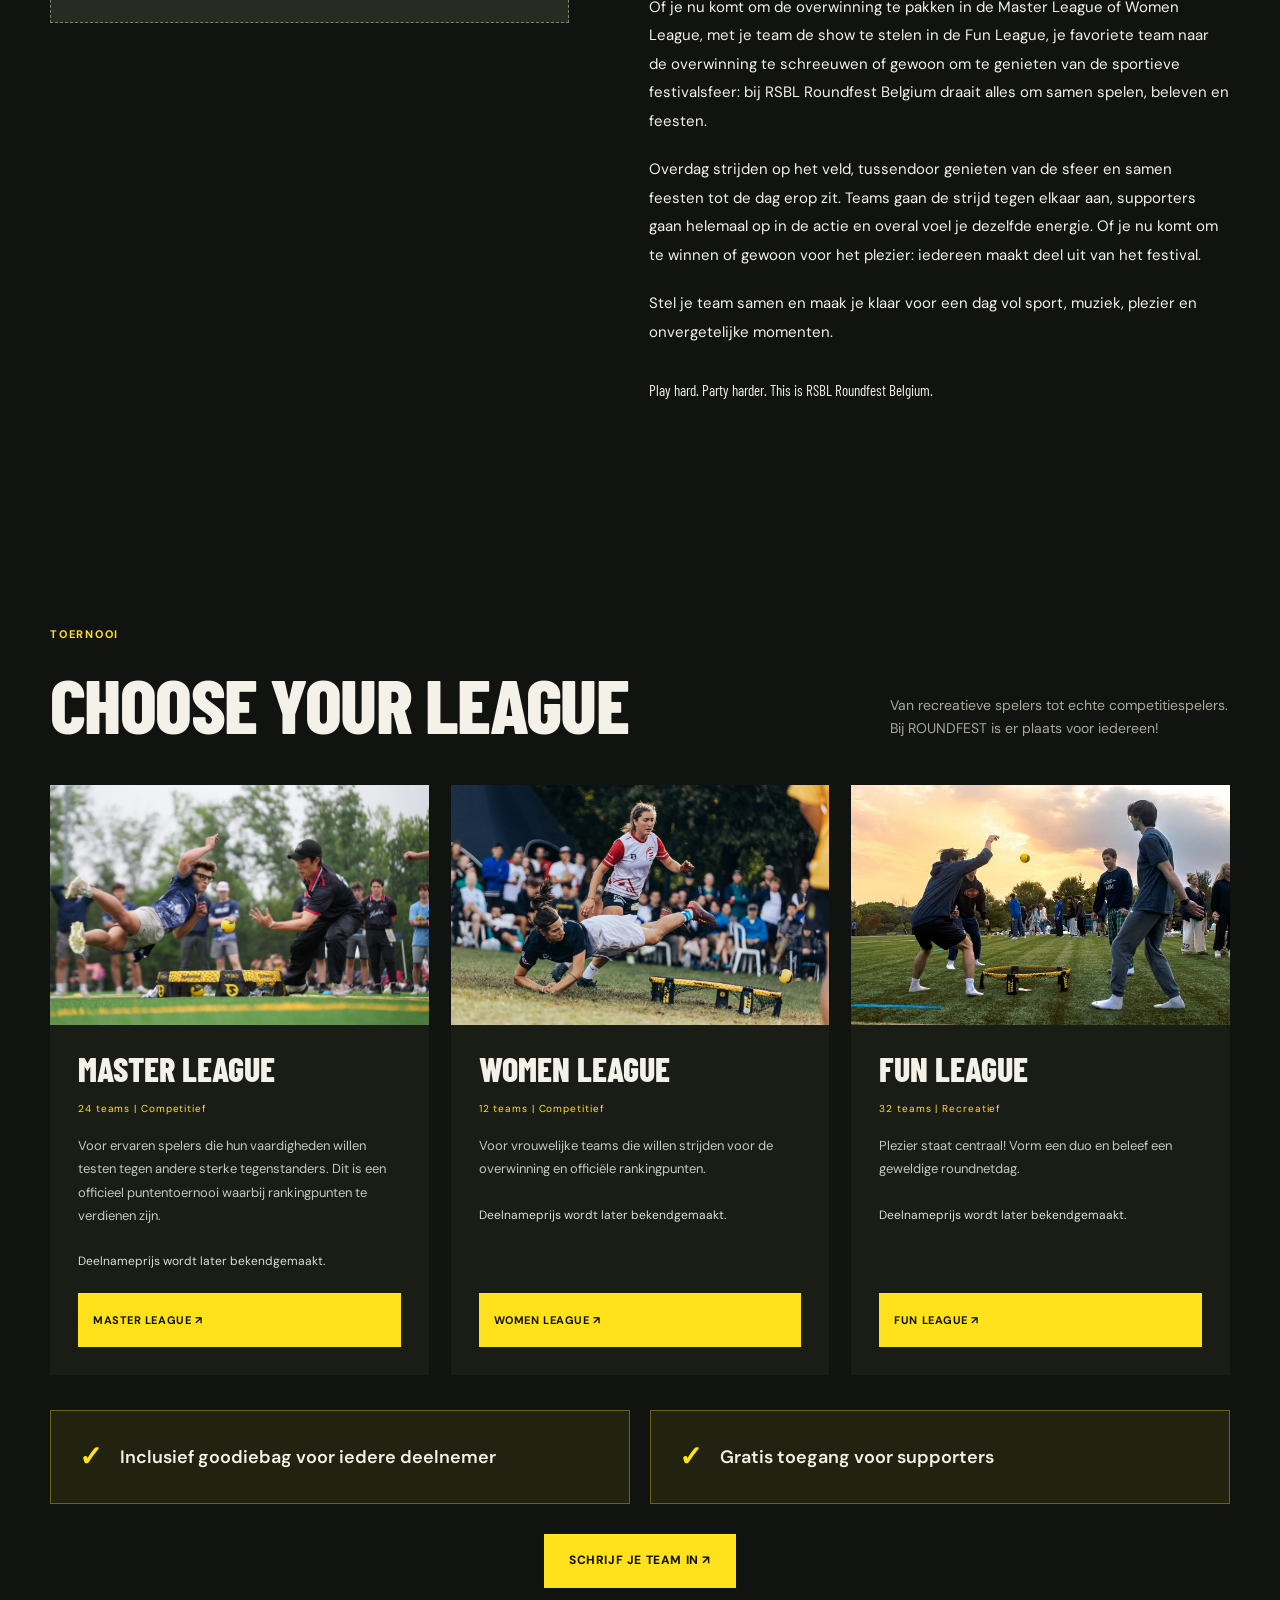
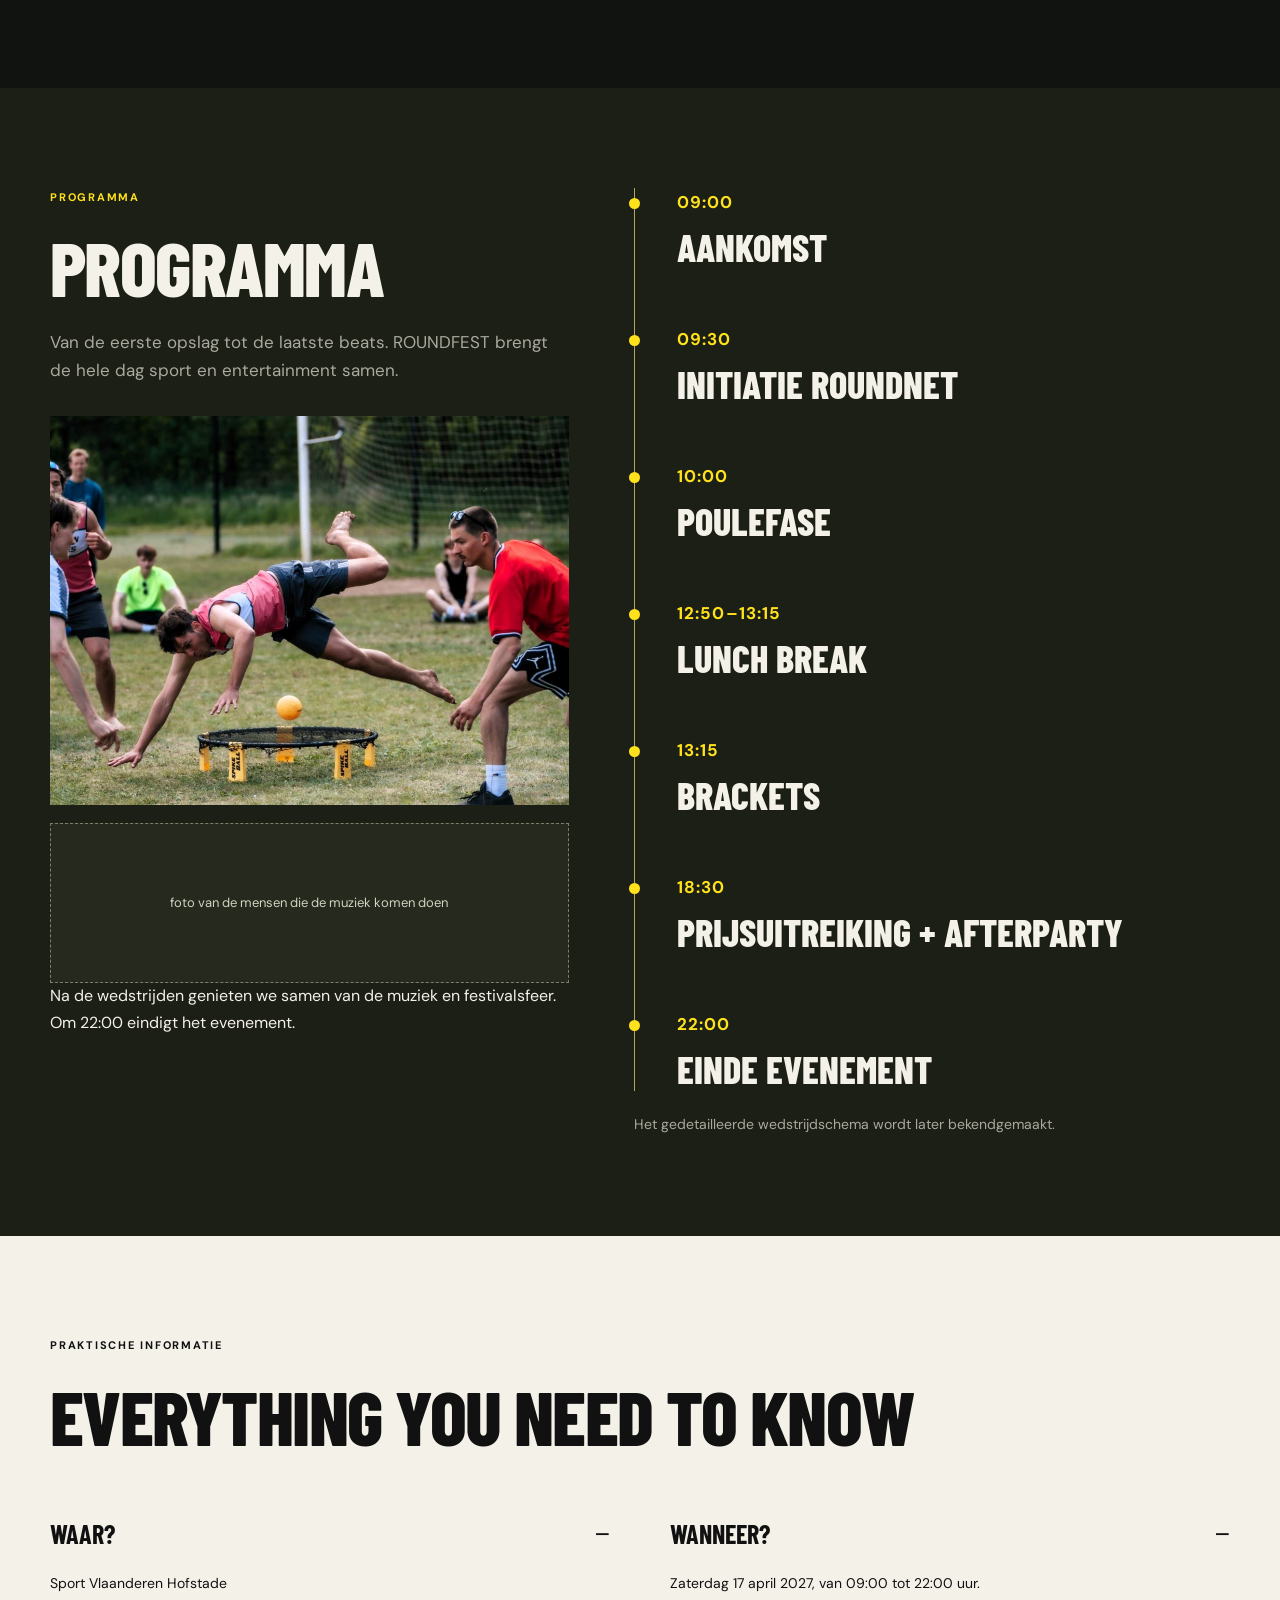
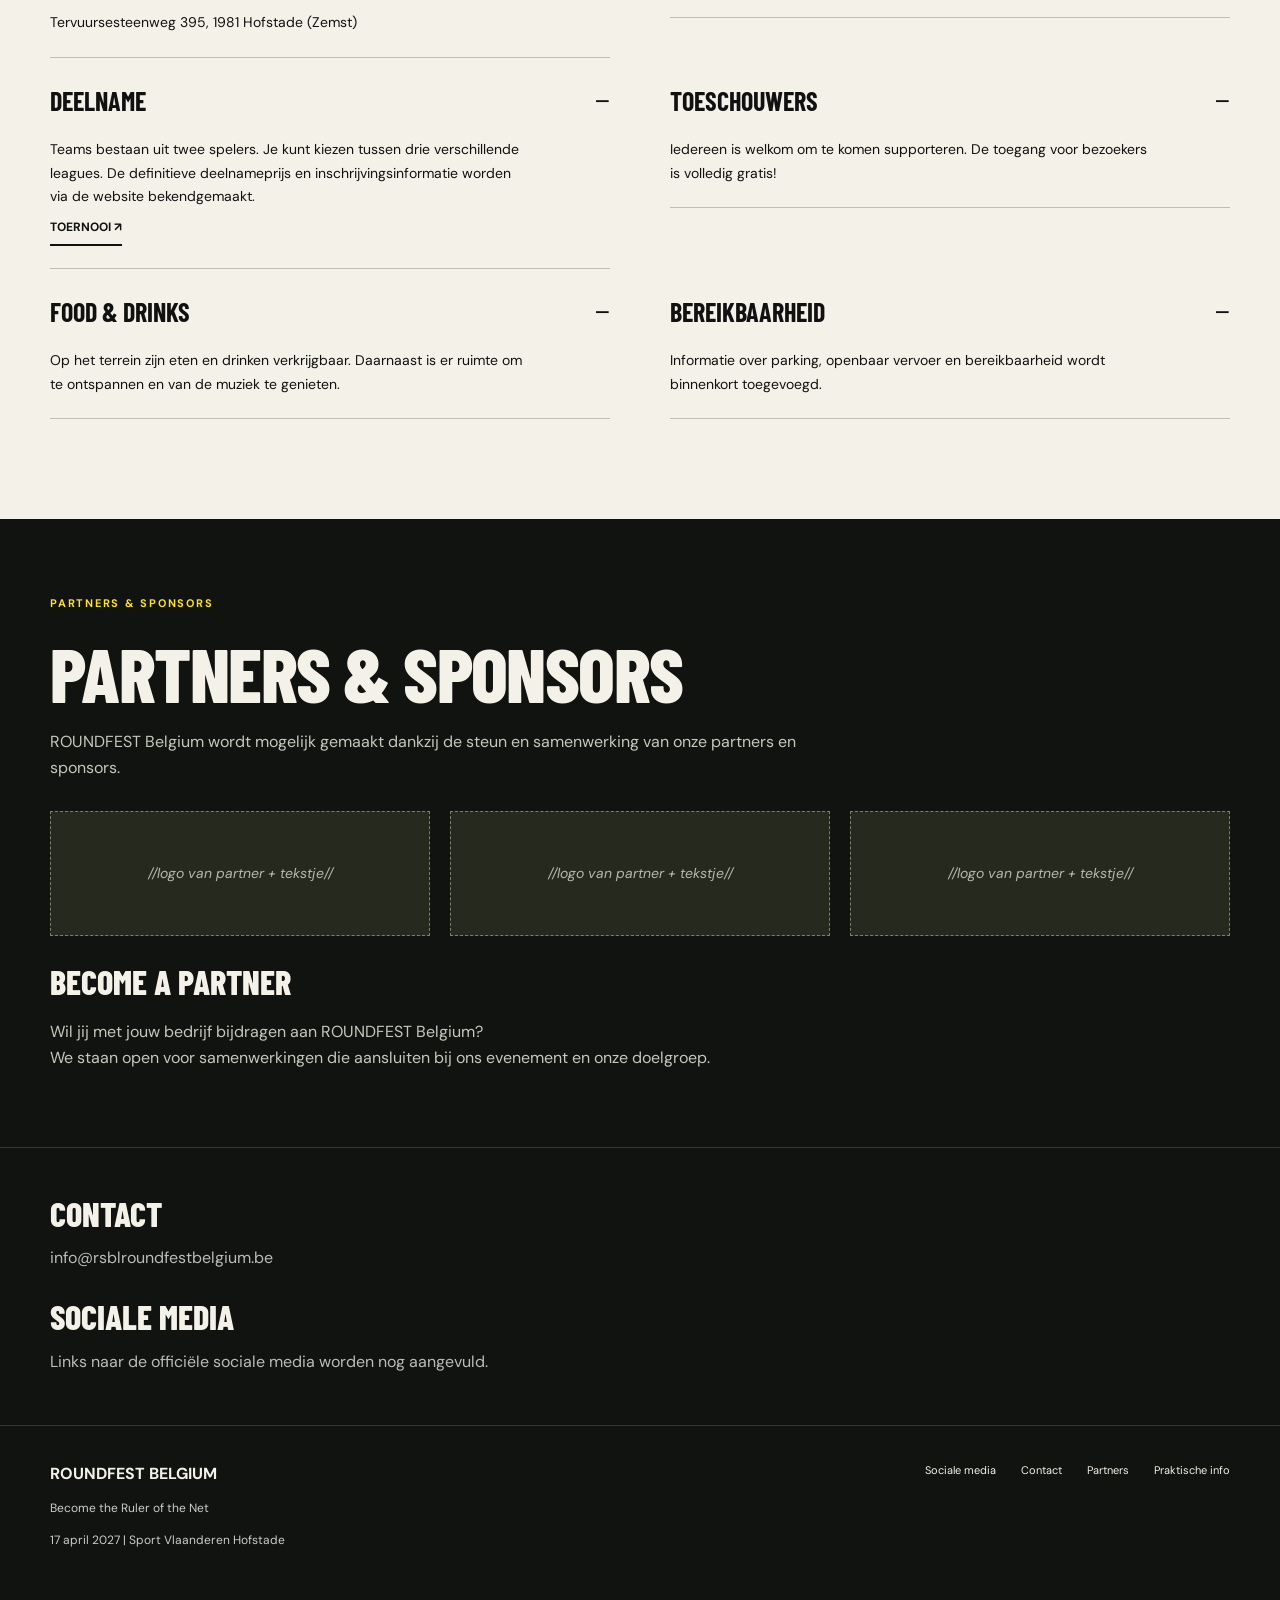
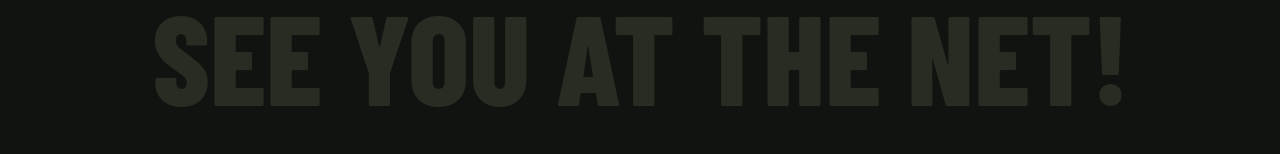
==== commit 544b7c46: "Update event schedule, venue address and contact details" ====
--- a/Website files/voorstel2/index.html
+++ b/Website files/voorstel2/index.html
@@ -1 +1 @@
-<!doctype html><html lang="nl"><head><meta charset="utf-8"><meta name="color-scheme" content="only light"><meta name="viewport" content="width=device-width,initial-scale=1"><title>Roundfest Belgium — Become the Ruler of the Net</title><meta name="description" content="Roundfest Belgium, 17 april 2027 in Sport Vlaanderen Hofstade. Het RoundnetFestival waar competitie, muziek en gezelligheid samenkomen."><link rel="icon" href="assets/Logo.png"><link rel="stylesheet" href="style.css?v=20261024-colors"></head><body class="court"><a class="skip" href="#main">Naar de inhoud</a><header><div class="wrap nav"><a class="brand" href="index.html"><img src="assets/Logo.png" alt="RF Belgium logo"><span>ROUNDFEST<small>RSBL · BELGIUM</small></span></a><button class="menu-toggle" type="button" aria-expanded="false" aria-controls="navigation">Menu</button><nav id="navigation" class="nav-links" aria-label="Hoofdnavigatie"><a href="#over">Over RoundFest</a><a href="#toernooi">Toernooi</a><a href="#programma">Programma</a><a href="#praktisch">Praktisch</a><a class="btn small" href="inschrijven.html">Schrijf je in ↗</a></nav></div></header><main id="main"><section class="hero"><div class="wrap hero-grid"><div><span class="kicker">ROUNDNET × MUZIEK × FESTIVALSFEER</span><h1>BECOME THE<br>RULER OF<br><span>THE NET</span></h1><p class="subtitle">Het RoundnetFestival waar competitie, muziek en gezelligheid samenkomen!</p><p class="date">17 APRIL 2027 | 10:00–22:00 | SPORT VLAANDEREN HOFSTADE</p><div class="actions"><a class="btn" href="inschrijven.html">Schrijf je in <span aria-hidden="true">↗</span></a><a class="btn outline" href="#over">Ontdek Roundfest <span aria-hidden="true">↓</span></a></div></div><div class="player-composition"><div class="player-disc"></div><img src="assets/Sprong.png" alt="Silhouet van een roundnetspeler in actie"><div class="player-badge">17 APR<small>HOFSTADE / 2027</small></div><span class="player-edition">RF / 2027</span></div></div></section><section class="stats" aria-label="Vier kerngegevens"><div class="wrap stat-grid"><div class="stat"><img src="assets/Mannetjes.png" alt=""><strong class="">68 TEAMS</strong></div><div class="stat"><img src="assets/Net.png" alt=""><strong class="">3 LEAGUES</strong></div><div class="stat"><img src="assets/MuziekNoot.png" alt=""><strong class="long">OFFICIEEL PUNTENTOERNOOI</strong></div><div class="stat"><img src="assets/Drinkflesjes.png" alt=""><strong class="long">12 UUR SPORT & BELEVING</strong></div></div></section><section class="section intro" id="over"><div class="wrap intro-grid"><div><span class="kicker">Over RoundFest</span><h2>MEER DAN<br>EEN TOERNOOI</h2><p class="quote">Samen spelen, beleven en feesten.</p><div class="placeholder"><span>kheb geen foto gevonden die even goed was lik die foto van jullie in het voorbeeldje daje in de word doc heb gezet (met die tentjes), dus best die gebruiken</span></div></div><div class="intro-text"><p class="lead">ROUNDFEST Belgium is een uniek eendaags RoundnetFestival waar sport en festivalsfeer samenkomen.</p><p>Op 17 april 2027 verwelkomen we zowel recreatieve als ervaren spelers op Sport Vlaanderen Hofstade voor een dag vol competitie, muziek en gezelligheid.</p><p>Naast spannende roundnetwedstrijden zorgen een DJ, food & drinks en verschillende randactiviteiten voor de ultieme festivalbeleving!</p><p>Of je nu komt om te winnen, te supporteren of gewoon van de sfeer te genieten: iedereen is welkom!</p><div class="extra-copy"><p>Vergeet het klassieke Roundnettornooi. Op 17 april 2027 brengen we bij Sport Vlaanderen in Hofstade sport en festivalsfeer samen tijdens RSBL Roundfest Belgium!</p><p>Of je nu komt om de overwinning te pakken in de Master League of Women League, met je team de show te stelen in de Fun League, je favoriete team naar de overwinning te schreeuwen of gewoon om te genieten van de sportieve festivalsfeer: bij RSBL Roundfest Belgium draait alles om samen spelen, beleven en feesten.</p><p>Overdag strijden op het veld, tussendoor genieten van de sfeer en samen feesten tot de dag erop zit. Teams gaan de strijd tegen elkaar aan, supporters gaan helemaal op in de actie en overal voel je dezelfde energie. Of je nu komt om te winnen of gewoon voor het plezier: iedereen maakt deel uit van het festival.</p><p>Stel je team samen en maak je klaar voor een dag vol sport, muziek, plezier en onvergetelijke momenten.</p><p class="quote">Play hard. Party harder. This is RSBL Roundfest Belgium.</p></div></div></div></section><section class="section" id="toernooi"><div class="wrap"><div class="section-head"><div><span class="kicker accent">Toernooi</span><h2>CHOOSE YOUR LEAGUE</h2></div><p>Van recreatieve spelers tot echte competitiespelers. Bij ROUNDFEST is er plaats voor iedereen!</p></div><div class="leagues"><article class="league"><div class="league-art"><img class="league-photo" src="assets/master-league.webp" alt="Spelers in actie tijdens een roundnetwedstrijd" loading="lazy"></div><div class="league-body"><h3>MASTER LEAGUE</h3><span class="meta">24 teams | Competitief</span><p>Voor ervaren spelers die hun vaardigheden willen testen tegen andere sterke tegenstanders. Dit is een officieel puntentoernooi waarbij rankingpunten te verdienen zijn.</p><p class="price">Deelnameprijs wordt later bekendgemaakt.</p><a class="btn" href="inschrijven.html?league=master">MASTER LEAGUE ↗</a></div></article><article class="league"><div class="league-art"><img class="league-photo" src="assets/women-league.webp" alt="Roundnetspeelsters in actie rond het net" loading="lazy"></div><div class="league-body"><h3>WOMEN LEAGUE</h3><span class="meta">12 teams | Competitief</span><p>Voor vrouwelijke teams die willen strijden voor de overwinning en officiële rankingpunten.</p><p class="price">Deelnameprijs wordt later bekendgemaakt.</p><a class="btn" href="inschrijven.html?league=women">WOMEN LEAGUE ↗</a></div></article><article class="league"><div class="league-art"><img class="league-photo" src="assets/fun-league.jpg" alt="Groep spelers rond een roundnet op het gras" loading="lazy"></div><div class="league-body"><h3>FUN LEAGUE</h3><span class="meta">32 teams | Recreatief</span><p>Plezier staat centraal! Vorm een duo, kruip in de huid van een iconisch duo en beleef een geweldige roundnetdag.</p><p class="price">Deelnameprijs wordt later bekendgemaakt.</p><a class="btn" href="inschrijven.html?league=fun">FUN LEAGUE ↗</a></div></article></div><div class="perks"><span>Inclusief goodiebag voor iedere deelnemer</span><span>Gratis toegang voor supporters</span></div><div class="section-cta"><a class="btn" href="inschrijven.html">Schrijf je team in ↗</a></div></div></section><section class="section program" id="programma"><div class="wrap program-grid"><div><span class="kicker accent">Programma</span><h2>PROGRAMMA</h2><p class="summary">Van de eerste opslag tot de laatste beats. ROUNDFEST brengt de hele dag sport en entertainment samen.</p><div class="program-images"><img class="program-photo" src="assets/roundnetwedstrijden.jpg" alt="Roundnetspeler duikt naar de bal tijdens een wedstrijd" loading="lazy"><div class="placeholder"><span>foto van de mensen die de muziek komen doen</span></div></div><p>Na de wedstrijden genieten we samen van de muziek en festivalsfeer. Om 22:00 eindigt het evenement.</p></div><div><div class="timeline"><div class="event"><time>10:00</time><h3>START ROUNDFEST</h3><p>Ontvangst van de teams en start van de sportieve activiteiten.</p></div><div class="event"><time>OVERDAG</time><h3>LET THE GAMES BEGIN</h3><p>Poulewedstrijden, muziek, food & drinks en randactiviteiten.</p></div><div class="event"><time>LATER OP DE DAG</time><h3>KNOCK-OUTS EN FINALE</h3><p>Knock-outwedstrijden en spannende finales.</p></div><div class="event"><time>AVOND</time><h3>SAMEN VIEREN</h3><p>Gezellig samenzijn, muziek en festivalsfeer.</p></div><div class="event"><time>22:00</time><h3>EINDE EVENEMENT</h3><p></p></div></div><p class="schedule-note">Het gedetailleerde wedstrijdschema en de exacte uren worden later bekendgemaakt.</p></div></div></section><section class="section info" id="praktisch"><div class="wrap"><span class="kicker">Praktische informatie</span><h2>EVERYTHING YOU NEED TO KNOW</h2><div class="faq"><details open><summary>WAAR?</summary><p>Sport Vlaanderen Hofstade</p><p>Het precieze adres en de ingang worden hier aangevuld zodra deze bevestigd zijn.</p></details><details open><summary>WANNEER?</summary><p>Zaterdag 17 april 2027, van 10:00 tot 22:00 uur.</p></details><details open><summary>DEELNAME</summary><p>Teams bestaan uit twee spelers. Je kunt kiezen tussen drie verschillende leagues. De definitieve deelnameprijs en inschrijvingsinformatie worden via de website bekendgemaakt.</p><a class="text-link" href="#toernooi">Toernooi ↗</a></details><details open><summary>TOESCHOUWERS</summary><p>Iedereen is welkom om te komen supporteren. De toegang voor bezoekers is volledig gratis!</p></details><details open><summary>FOOD & DRINKS</summary><p>Op het terrein zijn eten en drinken verkrijgbaar. Daarnaast is er ruimte om te ontspannen en van de muziek te genieten.</p></details><details open><summary>BEREIKBAARHEID</summary><p>Informatie over parking, openbaar vervoer en bereikbaarheid wordt binnenkort toegevoegd.</p></details></div></div></section><section class="partners-section" id="partners"><div class="wrap"><span class="kicker accent">Partners & sponsors</span><h2>PARTNERS & SPONSORS</h2><p>ROUNDFEST Belgium wordt mogelijk gemaakt dankzij de steun en samenwerking van onze partners en sponsors.</p><div class="sponsor-slots"><div class="placeholder"><span class="slot">//logo van partner + tekstje//</span></div><div class="placeholder"><span class="slot">//logo van partner + tekstje//</span></div><div class="placeholder"><span class="slot">//logo van partner + tekstje//</span></div></div><h3>BECOME A PARTNER</h3><p>Wil jij met jouw bedrijf bijdragen aan ROUNDFEST Belgium?<br>We staan open voor samenwerkingen die aansluiten bij ons evenement en onze doelgroep.</p></div></section><section class="contact-section" id="contact"><div class="wrap"><h3>CONTACT</h3><p>Contactgegevens worden nog aangevuld.</p><div id="socials"><h3 style="margin-top:30px">SOCIALE MEDIA</h3><p>Links naar de officiële sociale media worden nog aangevuld.</p></div></div></section></main><footer><div class="wrap"><div class="footer-row"><div class="footer-brand"><strong>ROUNDFEST BELGIUM</strong><small>Become the Ruler of the Net</small><small>17 april 2027 | Sport Vlaanderen Hofstade</small></div><nav class="footer-links" aria-label="Footernavigatie"><a href="index.html#socials">Sociale media</a><a href="index.html#contact">Contact</a><a href="index.html#partners">Partners</a><a href="index.html#praktisch">Praktische info</a></nav></div><p class="endline">SEE YOU AT THE NET!</p></div></footer><script src="app.js"></script></body></html>+<!doctype html><html lang="nl"><head><meta charset="utf-8"><meta name="color-scheme" content="only light"><meta name="viewport" content="width=device-width,initial-scale=1"><title>Roundfest Belgium — Become the Ruler of the Net</title><meta name="description" content="Roundfest Belgium, 17 april 2027 in Sport Vlaanderen Hofstade. Het RoundnetFestival waar competitie, muziek en gezelligheid samenkomen."><link rel="icon" href="assets/Logo.png"><link rel="stylesheet" href="style.css?v=20261024-colors"></head><body class="court"><a class="skip" href="#main">Naar de inhoud</a><header><div class="wrap nav"><a class="brand" href="index.html"><img src="assets/Logo.png" alt="RF Belgium logo"><span>ROUNDFEST<small>RSBL · BELGIUM</small></span></a><button class="menu-toggle" type="button" aria-expanded="false" aria-controls="navigation">Menu</button><nav id="navigation" class="nav-links" aria-label="Hoofdnavigatie"><a href="#over">Over RoundFest</a><a href="#toernooi">Toernooi</a><a href="#programma">Programma</a><a href="#praktisch">Praktisch</a><a class="btn small" href="inschrijven.html">Schrijf je in ↗</a></nav></div></header><main id="main"><section class="hero"><div class="wrap hero-grid"><div><span class="kicker">ROUNDNET × MUZIEK × FESTIVALSFEER</span><h1>BECOME THE<br>RULER OF<br><span>THE NET</span></h1><p class="subtitle">Het RoundnetFestival waar competitie, muziek en gezelligheid samenkomen!</p><p class="date">17 APRIL 2027 | 09:00–22:00 | SPORT VLAANDEREN HOFSTADE</p><div class="actions"><a class="btn" href="inschrijven.html">Schrijf je in <span aria-hidden="true">↗</span></a><a class="btn outline" href="#over">Ontdek Roundfest <span aria-hidden="true">↓</span></a></div></div><div class="player-composition"><div class="player-disc"></div><img src="assets/Sprong.png" alt="Silhouet van een roundnetspeler in actie"><div class="player-badge">17 APR<small>HOFSTADE / 2027</small></div><span class="player-edition">RF / 2027</span></div></div></section><section class="stats" aria-label="Vier kerngegevens"><div class="wrap stat-grid"><div class="stat"><img src="assets/Mannetjes.png" alt=""><strong class="">68 TEAMS</strong></div><div class="stat"><img src="assets/Net.png" alt=""><strong class="">3 LEAGUES</strong></div><div class="stat"><img src="assets/MuziekNoot.png" alt=""><strong class="long">OFFICIEEL PUNTENTOERNOOI</strong></div><div class="stat"><img src="assets/Drinkflesjes.png" alt=""><strong class="long">13 UUR SPORT & BELEVING</strong></div></div></section><section class="section intro" id="over"><div class="wrap intro-grid"><div><span class="kicker">Over Roundfest Belgium</span><h2>MEER DAN<br>EEN TOERNOOI</h2><p class="quote">Samen spelen, beleven en feesten.</p><div class="placeholder"><span>kheb geen foto gevonden die even goed was lik die foto van jullie in het voorbeeldje daje in de word doc heb gezet (met die tentjes), dus best die gebruiken</span></div></div><div class="intro-text"><p class="lead">ROUNDFEST Belgium is een uniek eendaags RoundnetFestival waar sport en festivalsfeer samenkomen.</p><p>Op 17 april 2027 verwelkomen we zowel recreatieve als ervaren spelers op Sport Vlaanderen Hofstade voor een dag vol competitie, muziek en gezelligheid.</p><p>Naast spannende roundnetwedstrijden zorgen een DJ, food & drinks en verschillende randactiviteiten voor de ultieme festivalbeleving!</p><p>Of je nu komt om te winnen, te supporteren of gewoon van de sfeer te genieten: iedereen is welkom!</p><div class="extra-copy"><p>Vergeet het klassieke Roundnettornooi. Op 17 april 2027 brengen we bij Sport Vlaanderen in Hofstade sport en festivalsfeer samen tijdens RSBL Roundfest Belgium!</p><p>Of je nu komt om de overwinning te pakken in de Master League of Women League, met je team de show te stelen in de Fun League, je favoriete team naar de overwinning te schreeuwen of gewoon om te genieten van de sportieve festivalsfeer: bij RSBL Roundfest Belgium draait alles om samen spelen, beleven en feesten.</p><p>Overdag strijden op het veld, tussendoor genieten van de sfeer en samen feesten tot de dag erop zit. Teams gaan de strijd tegen elkaar aan, supporters gaan helemaal op in de actie en overal voel je dezelfde energie. Of je nu komt om te winnen of gewoon voor het plezier: iedereen maakt deel uit van het festival.</p><p>Stel je team samen en maak je klaar voor een dag vol sport, muziek, plezier en onvergetelijke momenten.</p><p class="quote">Play hard. Party harder. This is RSBL Roundfest Belgium.</p></div></div></div></section><section class="section" id="toernooi"><div class="wrap"><div class="section-head"><div><span class="kicker accent">Toernooi</span><h2>CHOOSE YOUR LEAGUE</h2></div><p>Van recreatieve spelers tot echte competitiespelers. Bij ROUNDFEST is er plaats voor iedereen!</p></div><div class="leagues"><article class="league"><div class="league-art"><img class="league-photo" src="assets/master-league.webp" alt="Spelers in actie tijdens een roundnetwedstrijd" loading="lazy"></div><div class="league-body"><h3>MASTER LEAGUE</h3><span class="meta">24 teams | Competitief</span><p>Voor ervaren spelers die hun vaardigheden willen testen tegen andere sterke tegenstanders. Dit is een officieel puntentoernooi waarbij rankingpunten te verdienen zijn.</p><p class="price">Deelnameprijs wordt later bekendgemaakt.</p><a class="btn" href="inschrijven.html?league=master">MASTER LEAGUE ↗</a></div></article><article class="league"><div class="league-art"><img class="league-photo" src="assets/women-league.webp" alt="Roundnetspeelsters in actie rond het net" loading="lazy"></div><div class="league-body"><h3>WOMEN LEAGUE</h3><span class="meta">12 teams | Competitief</span><p>Voor vrouwelijke teams die willen strijden voor de overwinning en officiële rankingpunten.</p><p class="price">Deelnameprijs wordt later bekendgemaakt.</p><a class="btn" href="inschrijven.html?league=women">WOMEN LEAGUE ↗</a></div></article><article class="league"><div class="league-art"><img class="league-photo" src="assets/fun-league.jpg" alt="Groep spelers rond een roundnet op het gras" loading="lazy"></div><div class="league-body"><h3>FUN LEAGUE</h3><span class="meta">32 teams | Recreatief</span><p>Plezier staat centraal! Vorm een duo en beleef een geweldige roundnetdag.</p><p class="price">Deelnameprijs wordt later bekendgemaakt.</p><a class="btn" href="inschrijven.html?league=fun">FUN LEAGUE ↗</a></div></article></div><div class="perks"><span>Inclusief goodiebag voor iedere deelnemer</span><span>Gratis toegang voor supporters</span></div><div class="section-cta"><a class="btn" href="inschrijven.html">Schrijf je team in ↗</a></div></div></section><section class="section program" id="programma"><div class="wrap program-grid"><div><span class="kicker accent">Programma</span><h2>PROGRAMMA</h2><p class="summary">Van de eerste opslag tot de laatste beats. ROUNDFEST brengt de hele dag sport en entertainment samen.</p><div class="program-images"><img class="program-photo" src="assets/roundnetwedstrijden.jpg" alt="Roundnetspeler duikt naar de bal tijdens een wedstrijd" loading="lazy"><div class="placeholder"><span>foto van de mensen die de muziek komen doen</span></div></div><p>Na de wedstrijden genieten we samen van de muziek en festivalsfeer. Om 22:00 eindigt het evenement.</p></div><div><div class="timeline"><div class="event"><time>09:00</time><h3>AANKOMST</h3></div><div class="event"><time>09:30</time><h3>INITIATIE ROUNDNET</h3></div><div class="event"><time>10:00</time><h3>POULEFASE</h3></div><div class="event"><time>12:50–13:15</time><h3>LUNCH BREAK</h3></div><div class="event"><time>13:15</time><h3>BRACKETS</h3></div><div class="event"><time>18:30</time><h3>PRIJSUITREIKING + AFTERPARTY</h3></div><div class="event"><time>22:00</time><h3>EINDE EVENEMENT</h3></div></div><p class="schedule-note">Het gedetailleerde wedstrijdschema wordt later bekendgemaakt.</p></div></div></section><section class="section info" id="praktisch"><div class="wrap"><span class="kicker">Praktische informatie</span><h2>EVERYTHING YOU NEED TO KNOW</h2><div class="faq"><details open><summary>WAAR?</summary><p>Sport Vlaanderen Hofstade</p><p>Tervuursesteenweg 395, 1981 Hofstade (Zemst)</p></details><details open><summary>WANNEER?</summary><p>Zaterdag 17 april 2027, van 09:00 tot 22:00 uur.</p></details><details open><summary>DEELNAME</summary><p>Teams bestaan uit twee spelers. Je kunt kiezen tussen drie verschillende leagues. De definitieve deelnameprijs en inschrijvingsinformatie worden via de website bekendgemaakt.</p><a class="text-link" href="#toernooi">Toernooi ↗</a></details><details open><summary>TOESCHOUWERS</summary><p>Iedereen is welkom om te komen supporteren. De toegang voor bezoekers is volledig gratis!</p></details><details open><summary>FOOD & DRINKS</summary><p>Op het terrein zijn eten en drinken verkrijgbaar. Daarnaast is er ruimte om te ontspannen en van de muziek te genieten.</p></details><details open><summary>BEREIKBAARHEID</summary><p>Informatie over parking, openbaar vervoer en bereikbaarheid wordt binnenkort toegevoegd.</p></details></div></div></section><section class="partners-section" id="partners"><div class="wrap"><span class="kicker accent">Partners & sponsors</span><h2>PARTNERS & SPONSORS</h2><p>ROUNDFEST Belgium wordt mogelijk gemaakt dankzij de steun en samenwerking van onze partners en sponsors.</p><div class="sponsor-slots"><div class="placeholder"><span class="slot">//logo van partner + tekstje//</span></div><div class="placeholder"><span class="slot">//logo van partner + tekstje//</span></div><div class="placeholder"><span class="slot">//logo van partner + tekstje//</span></div></div><h3>BECOME A PARTNER</h3><p>Wil jij met jouw bedrijf bijdragen aan ROUNDFEST Belgium?<br>We staan open voor samenwerkingen die aansluiten bij ons evenement en onze doelgroep.</p></div></section><section class="contact-section" id="contact"><div class="wrap"><h3>CONTACT</h3><p><a href="mailto:info@rsblroundfestbelgium.be">info@rsblroundfestbelgium.be</a></p><div id="socials"><h3 style="margin-top:30px">SOCIALE MEDIA</h3><p>Links naar de officiële sociale media worden nog aangevuld.</p></div></div></section></main><footer><div class="wrap"><div class="footer-row"><div class="footer-brand"><strong>ROUNDFEST BELGIUM</strong><small>Become the Ruler of the Net</small><small>17 april 2027 | Sport Vlaanderen Hofstade</small></div><nav class="footer-links" aria-label="Footernavigatie"><a href="index.html#socials">Sociale media</a><a href="index.html#contact">Contact</a><a href="index.html#partners">Partners</a><a href="index.html#praktisch">Praktische info</a></nav></div><p class="endline">SEE YOU AT THE NET!</p></div></footer><script src="app.js"></script></body></html>
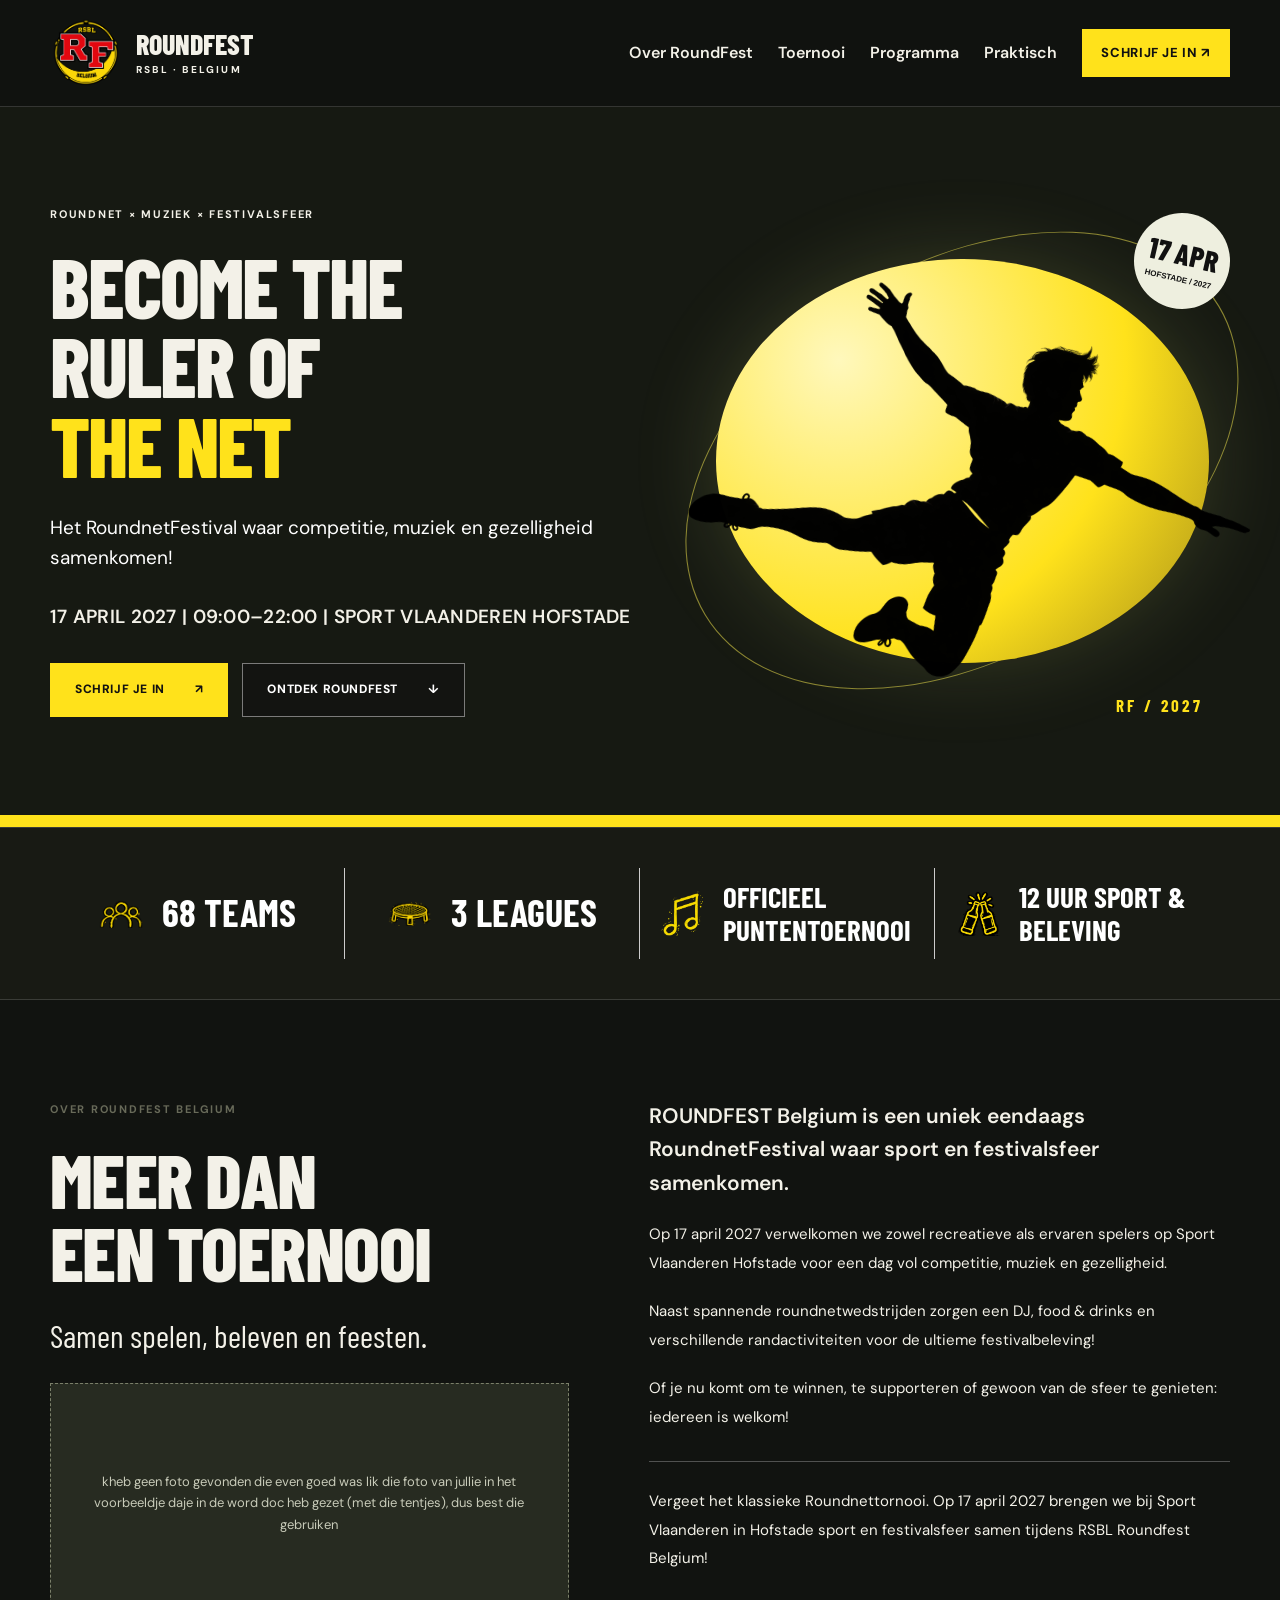
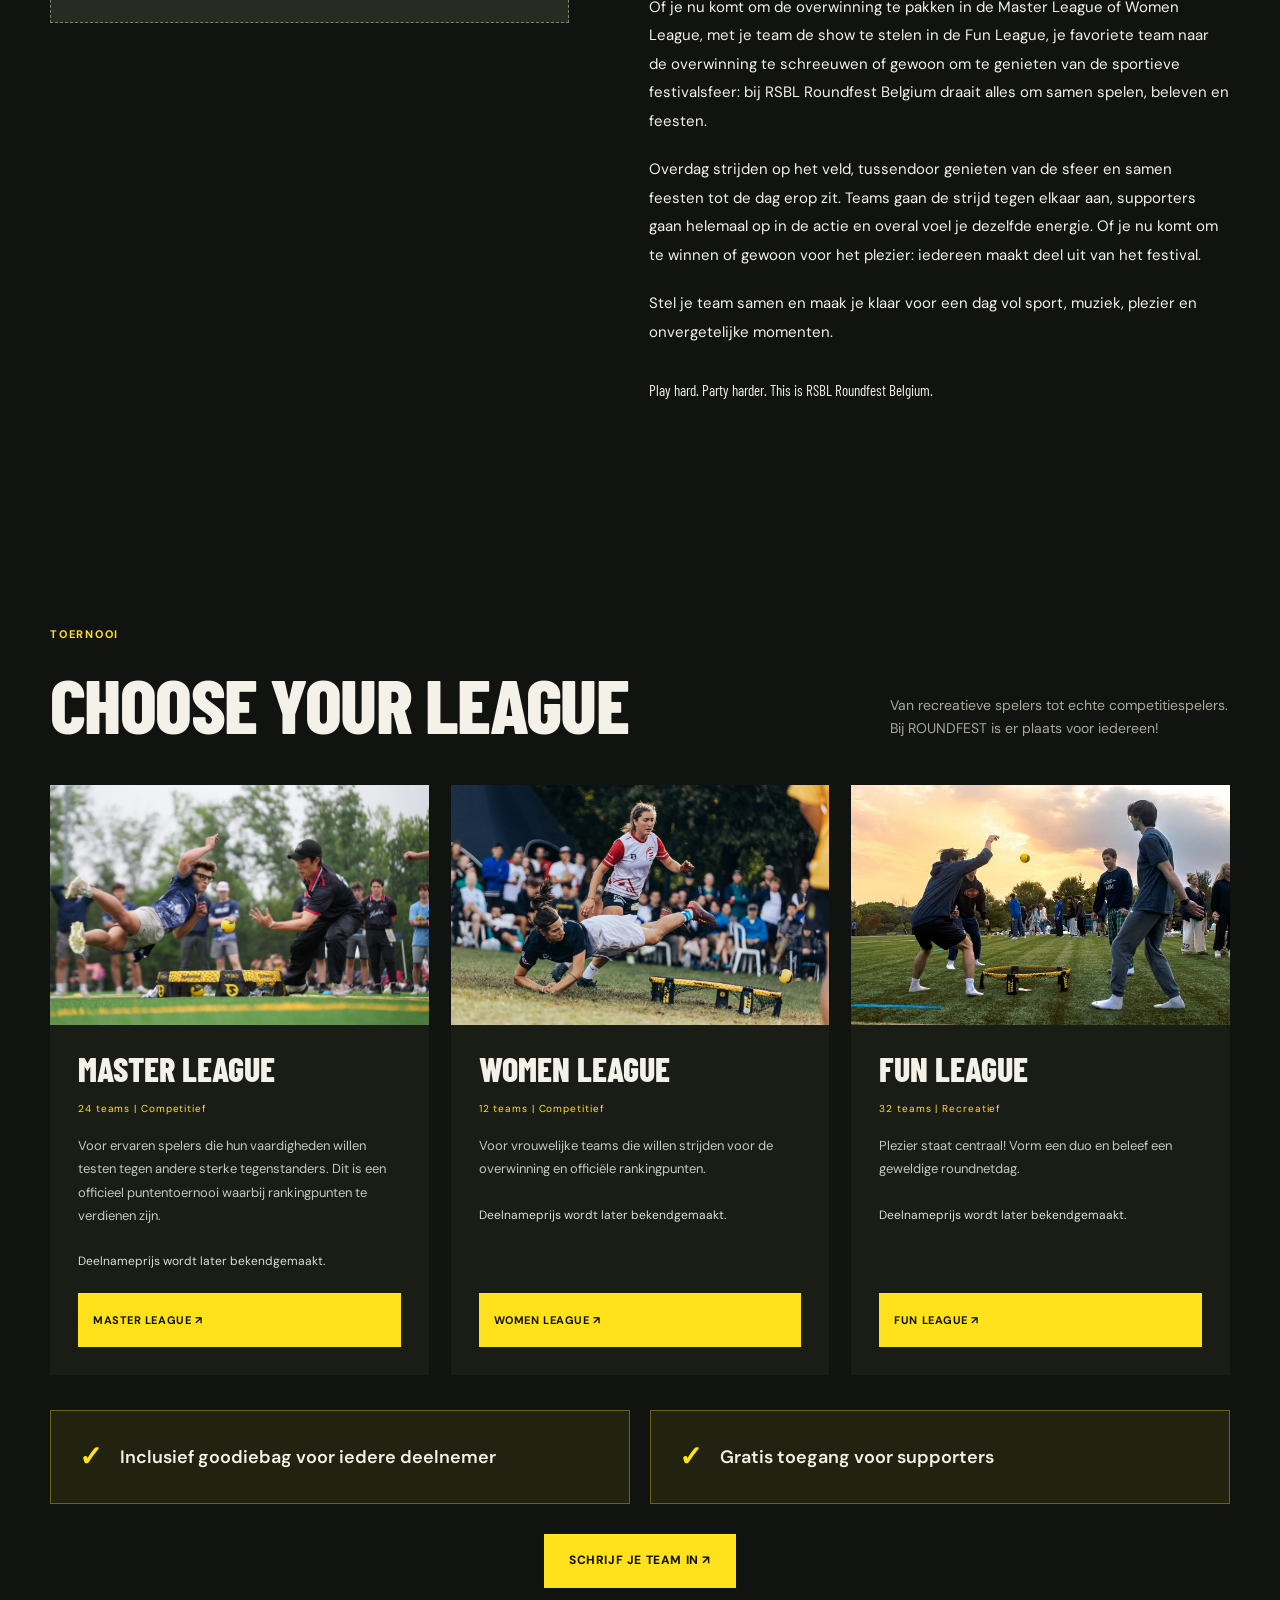
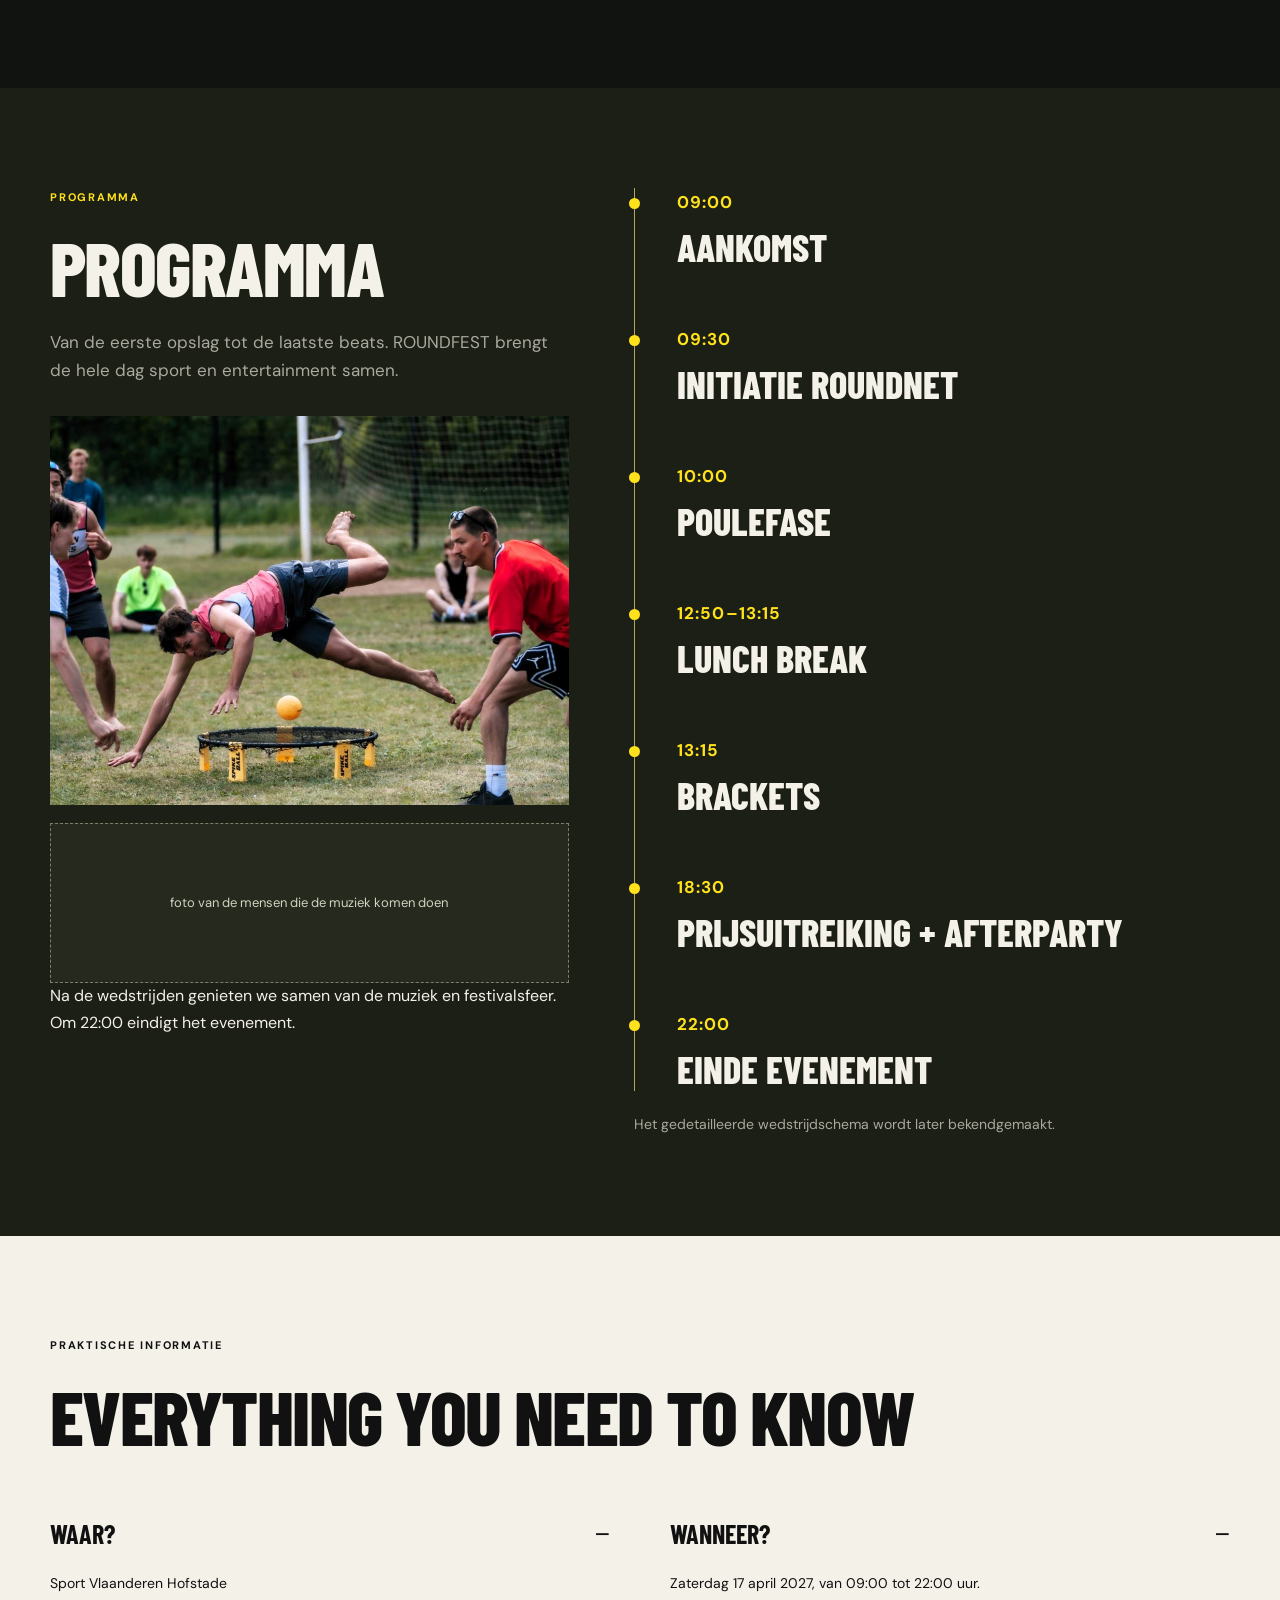
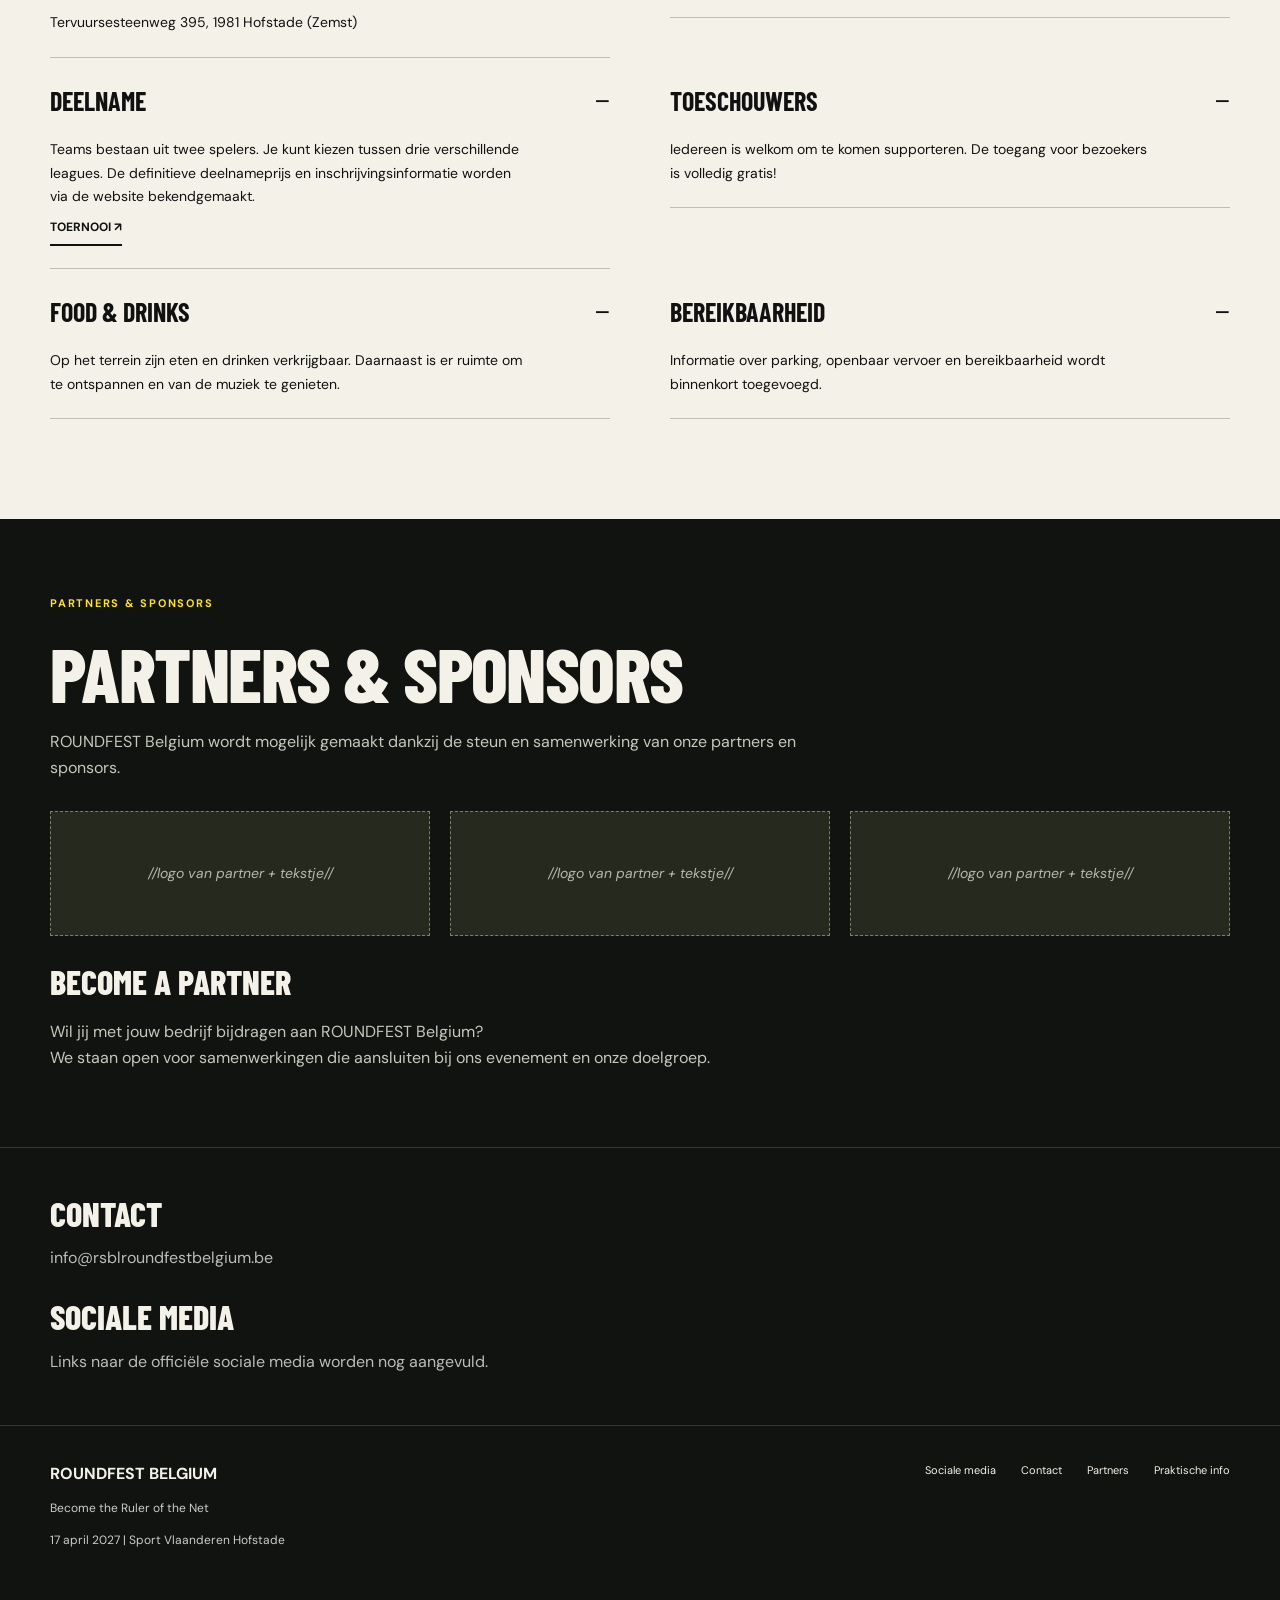
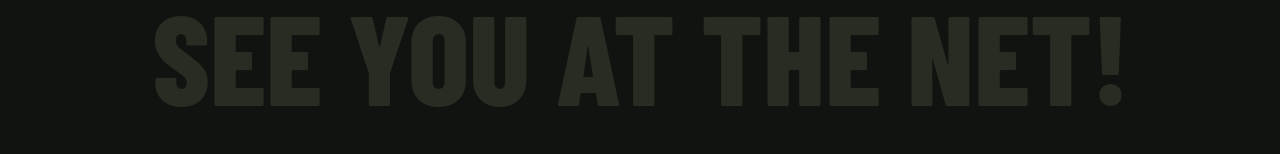
==== commit af1c8375: "Restore 12-hour highlight pending organizer confirmation" ====
--- a/Website files/voorstel2/index.html
+++ b/Website files/voorstel2/index.html
@@ -1 +1 @@
-<!doctype html><html lang="nl"><head><meta charset="utf-8"><meta name="color-scheme" content="only light"><meta name="viewport" content="width=device-width,initial-scale=1"><title>Roundfest Belgium — Become the Ruler of the Net</title><meta name="description" content="Roundfest Belgium, 17 april 2027 in Sport Vlaanderen Hofstade. Het RoundnetFestival waar competitie, muziek en gezelligheid samenkomen."><link rel="icon" href="assets/Logo.png"><link rel="stylesheet" href="style.css?v=20261024-colors"></head><body class="court"><a class="skip" href="#main">Naar de inhoud</a><header><div class="wrap nav"><a class="brand" href="index.html"><img src="assets/Logo.png" alt="RF Belgium logo"><span>ROUNDFEST<small>RSBL · BELGIUM</small></span></a><button class="menu-toggle" type="button" aria-expanded="false" aria-controls="navigation">Menu</button><nav id="navigation" class="nav-links" aria-label="Hoofdnavigatie"><a href="#over">Over RoundFest</a><a href="#toernooi">Toernooi</a><a href="#programma">Programma</a><a href="#praktisch">Praktisch</a><a class="btn small" href="inschrijven.html">Schrijf je in ↗</a></nav></div></header><main id="main"><section class="hero"><div class="wrap hero-grid"><div><span class="kicker">ROUNDNET × MUZIEK × FESTIVALSFEER</span><h1>BECOME THE<br>RULER OF<br><span>THE NET</span></h1><p class="subtitle">Het RoundnetFestival waar competitie, muziek en gezelligheid samenkomen!</p><p class="date">17 APRIL 2027 | 09:00–22:00 | SPORT VLAANDEREN HOFSTADE</p><div class="actions"><a class="btn" href="inschrijven.html">Schrijf je in <span aria-hidden="true">↗</span></a><a class="btn outline" href="#over">Ontdek Roundfest <span aria-hidden="true">↓</span></a></div></div><div class="player-composition"><div class="player-disc"></div><img src="assets/Sprong.png" alt="Silhouet van een roundnetspeler in actie"><div class="player-badge">17 APR<small>HOFSTADE / 2027</small></div><span class="player-edition">RF / 2027</span></div></div></section><section class="stats" aria-label="Vier kerngegevens"><div class="wrap stat-grid"><div class="stat"><img src="assets/Mannetjes.png" alt=""><strong class="">68 TEAMS</strong></div><div class="stat"><img src="assets/Net.png" alt=""><strong class="">3 LEAGUES</strong></div><div class="stat"><img src="assets/MuziekNoot.png" alt=""><strong class="long">OFFICIEEL PUNTENTOERNOOI</strong></div><div class="stat"><img src="assets/Drinkflesjes.png" alt=""><strong class="long">13 UUR SPORT & BELEVING</strong></div></div></section><section class="section intro" id="over"><div class="wrap intro-grid"><div><span class="kicker">Over Roundfest Belgium</span><h2>MEER DAN<br>EEN TOERNOOI</h2><p class="quote">Samen spelen, beleven en feesten.</p><div class="placeholder"><span>kheb geen foto gevonden die even goed was lik die foto van jullie in het voorbeeldje daje in de word doc heb gezet (met die tentjes), dus best die gebruiken</span></div></div><div class="intro-text"><p class="lead">ROUNDFEST Belgium is een uniek eendaags RoundnetFestival waar sport en festivalsfeer samenkomen.</p><p>Op 17 april 2027 verwelkomen we zowel recreatieve als ervaren spelers op Sport Vlaanderen Hofstade voor een dag vol competitie, muziek en gezelligheid.</p><p>Naast spannende roundnetwedstrijden zorgen een DJ, food & drinks en verschillende randactiviteiten voor de ultieme festivalbeleving!</p><p>Of je nu komt om te winnen, te supporteren of gewoon van de sfeer te genieten: iedereen is welkom!</p><div class="extra-copy"><p>Vergeet het klassieke Roundnettornooi. Op 17 april 2027 brengen we bij Sport Vlaanderen in Hofstade sport en festivalsfeer samen tijdens RSBL Roundfest Belgium!</p><p>Of je nu komt om de overwinning te pakken in de Master League of Women League, met je team de show te stelen in de Fun League, je favoriete team naar de overwinning te schreeuwen of gewoon om te genieten van de sportieve festivalsfeer: bij RSBL Roundfest Belgium draait alles om samen spelen, beleven en feesten.</p><p>Overdag strijden op het veld, tussendoor genieten van de sfeer en samen feesten tot de dag erop zit. Teams gaan de strijd tegen elkaar aan, supporters gaan helemaal op in de actie en overal voel je dezelfde energie. Of je nu komt om te winnen of gewoon voor het plezier: iedereen maakt deel uit van het festival.</p><p>Stel je team samen en maak je klaar voor een dag vol sport, muziek, plezier en onvergetelijke momenten.</p><p class="quote">Play hard. Party harder. This is RSBL Roundfest Belgium.</p></div></div></div></section><section class="section" id="toernooi"><div class="wrap"><div class="section-head"><div><span class="kicker accent">Toernooi</span><h2>CHOOSE YOUR LEAGUE</h2></div><p>Van recreatieve spelers tot echte competitiespelers. Bij ROUNDFEST is er plaats voor iedereen!</p></div><div class="leagues"><article class="league"><div class="league-art"><img class="league-photo" src="assets/master-league.webp" alt="Spelers in actie tijdens een roundnetwedstrijd" loading="lazy"></div><div class="league-body"><h3>MASTER LEAGUE</h3><span class="meta">24 teams | Competitief</span><p>Voor ervaren spelers die hun vaardigheden willen testen tegen andere sterke tegenstanders. Dit is een officieel puntentoernooi waarbij rankingpunten te verdienen zijn.</p><p class="price">Deelnameprijs wordt later bekendgemaakt.</p><a class="btn" href="inschrijven.html?league=master">MASTER LEAGUE ↗</a></div></article><article class="league"><div class="league-art"><img class="league-photo" src="assets/women-league.webp" alt="Roundnetspeelsters in actie rond het net" loading="lazy"></div><div class="league-body"><h3>WOMEN LEAGUE</h3><span class="meta">12 teams | Competitief</span><p>Voor vrouwelijke teams die willen strijden voor de overwinning en officiële rankingpunten.</p><p class="price">Deelnameprijs wordt later bekendgemaakt.</p><a class="btn" href="inschrijven.html?league=women">WOMEN LEAGUE ↗</a></div></article><article class="league"><div class="league-art"><img class="league-photo" src="assets/fun-league.jpg" alt="Groep spelers rond een roundnet op het gras" loading="lazy"></div><div class="league-body"><h3>FUN LEAGUE</h3><span class="meta">32 teams | Recreatief</span><p>Plezier staat centraal! Vorm een duo en beleef een geweldige roundnetdag.</p><p class="price">Deelnameprijs wordt later bekendgemaakt.</p><a class="btn" href="inschrijven.html?league=fun">FUN LEAGUE ↗</a></div></article></div><div class="perks"><span>Inclusief goodiebag voor iedere deelnemer</span><span>Gratis toegang voor supporters</span></div><div class="section-cta"><a class="btn" href="inschrijven.html">Schrijf je team in ↗</a></div></div></section><section class="section program" id="programma"><div class="wrap program-grid"><div><span class="kicker accent">Programma</span><h2>PROGRAMMA</h2><p class="summary">Van de eerste opslag tot de laatste beats. ROUNDFEST brengt de hele dag sport en entertainment samen.</p><div class="program-images"><img class="program-photo" src="assets/roundnetwedstrijden.jpg" alt="Roundnetspeler duikt naar de bal tijdens een wedstrijd" loading="lazy"><div class="placeholder"><span>foto van de mensen die de muziek komen doen</span></div></div><p>Na de wedstrijden genieten we samen van de muziek en festivalsfeer. Om 22:00 eindigt het evenement.</p></div><div><div class="timeline"><div class="event"><time>09:00</time><h3>AANKOMST</h3></div><div class="event"><time>09:30</time><h3>INITIATIE ROUNDNET</h3></div><div class="event"><time>10:00</time><h3>POULEFASE</h3></div><div class="event"><time>12:50–13:15</time><h3>LUNCH BREAK</h3></div><div class="event"><time>13:15</time><h3>BRACKETS</h3></div><div class="event"><time>18:30</time><h3>PRIJSUITREIKING + AFTERPARTY</h3></div><div class="event"><time>22:00</time><h3>EINDE EVENEMENT</h3></div></div><p class="schedule-note">Het gedetailleerde wedstrijdschema wordt later bekendgemaakt.</p></div></div></section><section class="section info" id="praktisch"><div class="wrap"><span class="kicker">Praktische informatie</span><h2>EVERYTHING YOU NEED TO KNOW</h2><div class="faq"><details open><summary>WAAR?</summary><p>Sport Vlaanderen Hofstade</p><p>Tervuursesteenweg 395, 1981 Hofstade (Zemst)</p></details><details open><summary>WANNEER?</summary><p>Zaterdag 17 april 2027, van 09:00 tot 22:00 uur.</p></details><details open><summary>DEELNAME</summary><p>Teams bestaan uit twee spelers. Je kunt kiezen tussen drie verschillende leagues. De definitieve deelnameprijs en inschrijvingsinformatie worden via de website bekendgemaakt.</p><a class="text-link" href="#toernooi">Toernooi ↗</a></details><details open><summary>TOESCHOUWERS</summary><p>Iedereen is welkom om te komen supporteren. De toegang voor bezoekers is volledig gratis!</p></details><details open><summary>FOOD & DRINKS</summary><p>Op het terrein zijn eten en drinken verkrijgbaar. Daarnaast is er ruimte om te ontspannen en van de muziek te genieten.</p></details><details open><summary>BEREIKBAARHEID</summary><p>Informatie over parking, openbaar vervoer en bereikbaarheid wordt binnenkort toegevoegd.</p></details></div></div></section><section class="partners-section" id="partners"><div class="wrap"><span class="kicker accent">Partners & sponsors</span><h2>PARTNERS & SPONSORS</h2><p>ROUNDFEST Belgium wordt mogelijk gemaakt dankzij de steun en samenwerking van onze partners en sponsors.</p><div class="sponsor-slots"><div class="placeholder"><span class="slot">//logo van partner + tekstje//</span></div><div class="placeholder"><span class="slot">//logo van partner + tekstje//</span></div><div class="placeholder"><span class="slot">//logo van partner + tekstje//</span></div></div><h3>BECOME A PARTNER</h3><p>Wil jij met jouw bedrijf bijdragen aan ROUNDFEST Belgium?<br>We staan open voor samenwerkingen die aansluiten bij ons evenement en onze doelgroep.</p></div></section><section class="contact-section" id="contact"><div class="wrap"><h3>CONTACT</h3><p><a href="mailto:info@rsblroundfestbelgium.be">info@rsblroundfestbelgium.be</a></p><div id="socials"><h3 style="margin-top:30px">SOCIALE MEDIA</h3><p>Links naar de officiële sociale media worden nog aangevuld.</p></div></div></section></main><footer><div class="wrap"><div class="footer-row"><div class="footer-brand"><strong>ROUNDFEST BELGIUM</strong><small>Become the Ruler of the Net</small><small>17 april 2027 | Sport Vlaanderen Hofstade</small></div><nav class="footer-links" aria-label="Footernavigatie"><a href="index.html#socials">Sociale media</a><a href="index.html#contact">Contact</a><a href="index.html#partners">Partners</a><a href="index.html#praktisch">Praktische info</a></nav></div><p class="endline">SEE YOU AT THE NET!</p></div></footer><script src="app.js"></script></body></html>+<!doctype html><html lang="nl"><head><meta charset="utf-8"><meta name="color-scheme" content="only light"><meta name="viewport" content="width=device-width,initial-scale=1"><title>Roundfest Belgium — Become the Ruler of the Net</title><meta name="description" content="Roundfest Belgium, 17 april 2027 in Sport Vlaanderen Hofstade. Het RoundnetFestival waar competitie, muziek en gezelligheid samenkomen."><link rel="icon" href="assets/Logo.png"><link rel="stylesheet" href="style.css?v=20261024-colors"></head><body class="court"><a class="skip" href="#main">Naar de inhoud</a><header><div class="wrap nav"><a class="brand" href="index.html"><img src="assets/Logo.png" alt="RF Belgium logo"><span>ROUNDFEST<small>RSBL · BELGIUM</small></span></a><button class="menu-toggle" type="button" aria-expanded="false" aria-controls="navigation">Menu</button><nav id="navigation" class="nav-links" aria-label="Hoofdnavigatie"><a href="#over">Over RoundFest</a><a href="#toernooi">Toernooi</a><a href="#programma">Programma</a><a href="#praktisch">Praktisch</a><a class="btn small" href="inschrijven.html">Schrijf je in ↗</a></nav></div></header><main id="main"><section class="hero"><div class="wrap hero-grid"><div><span class="kicker">ROUNDNET × MUZIEK × FESTIVALSFEER</span><h1>BECOME THE<br>RULER OF<br><span>THE NET</span></h1><p class="subtitle">Het RoundnetFestival waar competitie, muziek en gezelligheid samenkomen!</p><p class="date">17 APRIL 2027 | 09:00–22:00 | SPORT VLAANDEREN HOFSTADE</p><div class="actions"><a class="btn" href="inschrijven.html">Schrijf je in <span aria-hidden="true">↗</span></a><a class="btn outline" href="#over">Ontdek Roundfest <span aria-hidden="true">↓</span></a></div></div><div class="player-composition"><div class="player-disc"></div><img src="assets/Sprong.png" alt="Silhouet van een roundnetspeler in actie"><div class="player-badge">17 APR<small>HOFSTADE / 2027</small></div><span class="player-edition">RF / 2027</span></div></div></section><section class="stats" aria-label="Vier kerngegevens"><div class="wrap stat-grid"><div class="stat"><img src="assets/Mannetjes.png" alt=""><strong class="">68 TEAMS</strong></div><div class="stat"><img src="assets/Net.png" alt=""><strong class="">3 LEAGUES</strong></div><div class="stat"><img src="assets/MuziekNoot.png" alt=""><strong class="long">OFFICIEEL PUNTENTOERNOOI</strong></div><div class="stat"><img src="assets/Drinkflesjes.png" alt=""><strong class="long">12 UUR SPORT & BELEVING</strong></div></div></section><section class="section intro" id="over"><div class="wrap intro-grid"><div><span class="kicker">Over Roundfest Belgium</span><h2>MEER DAN<br>EEN TOERNOOI</h2><p class="quote">Samen spelen, beleven en feesten.</p><div class="placeholder"><span>kheb geen foto gevonden die even goed was lik die foto van jullie in het voorbeeldje daje in de word doc heb gezet (met die tentjes), dus best die gebruiken</span></div></div><div class="intro-text"><p class="lead">ROUNDFEST Belgium is een uniek eendaags RoundnetFestival waar sport en festivalsfeer samenkomen.</p><p>Op 17 april 2027 verwelkomen we zowel recreatieve als ervaren spelers op Sport Vlaanderen Hofstade voor een dag vol competitie, muziek en gezelligheid.</p><p>Naast spannende roundnetwedstrijden zorgen een DJ, food & drinks en verschillende randactiviteiten voor de ultieme festivalbeleving!</p><p>Of je nu komt om te winnen, te supporteren of gewoon van de sfeer te genieten: iedereen is welkom!</p><div class="extra-copy"><p>Vergeet het klassieke Roundnettornooi. Op 17 april 2027 brengen we bij Sport Vlaanderen in Hofstade sport en festivalsfeer samen tijdens RSBL Roundfest Belgium!</p><p>Of je nu komt om de overwinning te pakken in de Master League of Women League, met je team de show te stelen in de Fun League, je favoriete team naar de overwinning te schreeuwen of gewoon om te genieten van de sportieve festivalsfeer: bij RSBL Roundfest Belgium draait alles om samen spelen, beleven en feesten.</p><p>Overdag strijden op het veld, tussendoor genieten van de sfeer en samen feesten tot de dag erop zit. Teams gaan de strijd tegen elkaar aan, supporters gaan helemaal op in de actie en overal voel je dezelfde energie. Of je nu komt om te winnen of gewoon voor het plezier: iedereen maakt deel uit van het festival.</p><p>Stel je team samen en maak je klaar voor een dag vol sport, muziek, plezier en onvergetelijke momenten.</p><p class="quote">Play hard. Party harder. This is RSBL Roundfest Belgium.</p></div></div></div></section><section class="section" id="toernooi"><div class="wrap"><div class="section-head"><div><span class="kicker accent">Toernooi</span><h2>CHOOSE YOUR LEAGUE</h2></div><p>Van recreatieve spelers tot echte competitiespelers. Bij ROUNDFEST is er plaats voor iedereen!</p></div><div class="leagues"><article class="league"><div class="league-art"><img class="league-photo" src="assets/master-league.webp" alt="Spelers in actie tijdens een roundnetwedstrijd" loading="lazy"></div><div class="league-body"><h3>MASTER LEAGUE</h3><span class="meta">24 teams | Competitief</span><p>Voor ervaren spelers die hun vaardigheden willen testen tegen andere sterke tegenstanders. Dit is een officieel puntentoernooi waarbij rankingpunten te verdienen zijn.</p><p class="price">Deelnameprijs wordt later bekendgemaakt.</p><a class="btn" href="inschrijven.html?league=master">MASTER LEAGUE ↗</a></div></article><article class="league"><div class="league-art"><img class="league-photo" src="assets/women-league.webp" alt="Roundnetspeelsters in actie rond het net" loading="lazy"></div><div class="league-body"><h3>WOMEN LEAGUE</h3><span class="meta">12 teams | Competitief</span><p>Voor vrouwelijke teams die willen strijden voor de overwinning en officiële rankingpunten.</p><p class="price">Deelnameprijs wordt later bekendgemaakt.</p><a class="btn" href="inschrijven.html?league=women">WOMEN LEAGUE ↗</a></div></article><article class="league"><div class="league-art"><img class="league-photo" src="assets/fun-league.jpg" alt="Groep spelers rond een roundnet op het gras" loading="lazy"></div><div class="league-body"><h3>FUN LEAGUE</h3><span class="meta">32 teams | Recreatief</span><p>Plezier staat centraal! Vorm een duo en beleef een geweldige roundnetdag.</p><p class="price">Deelnameprijs wordt later bekendgemaakt.</p><a class="btn" href="inschrijven.html?league=fun">FUN LEAGUE ↗</a></div></article></div><div class="perks"><span>Inclusief goodiebag voor iedere deelnemer</span><span>Gratis toegang voor supporters</span></div><div class="section-cta"><a class="btn" href="inschrijven.html">Schrijf je team in ↗</a></div></div></section><section class="section program" id="programma"><div class="wrap program-grid"><div><span class="kicker accent">Programma</span><h2>PROGRAMMA</h2><p class="summary">Van de eerste opslag tot de laatste beats. ROUNDFEST brengt de hele dag sport en entertainment samen.</p><div class="program-images"><img class="program-photo" src="assets/roundnetwedstrijden.jpg" alt="Roundnetspeler duikt naar de bal tijdens een wedstrijd" loading="lazy"><div class="placeholder"><span>foto van de mensen die de muziek komen doen</span></div></div><p>Na de wedstrijden genieten we samen van de muziek en festivalsfeer. Om 22:00 eindigt het evenement.</p></div><div><div class="timeline"><div class="event"><time>09:00</time><h3>AANKOMST</h3></div><div class="event"><time>09:30</time><h3>INITIATIE ROUNDNET</h3></div><div class="event"><time>10:00</time><h3>POULEFASE</h3></div><div class="event"><time>12:50–13:15</time><h3>LUNCH BREAK</h3></div><div class="event"><time>13:15</time><h3>BRACKETS</h3></div><div class="event"><time>18:30</time><h3>PRIJSUITREIKING + AFTERPARTY</h3></div><div class="event"><time>22:00</time><h3>EINDE EVENEMENT</h3></div></div><p class="schedule-note">Het gedetailleerde wedstrijdschema wordt later bekendgemaakt.</p></div></div></section><section class="section info" id="praktisch"><div class="wrap"><span class="kicker">Praktische informatie</span><h2>EVERYTHING YOU NEED TO KNOW</h2><div class="faq"><details open><summary>WAAR?</summary><p>Sport Vlaanderen Hofstade</p><p>Tervuursesteenweg 395, 1981 Hofstade (Zemst)</p></details><details open><summary>WANNEER?</summary><p>Zaterdag 17 april 2027, van 09:00 tot 22:00 uur.</p></details><details open><summary>DEELNAME</summary><p>Teams bestaan uit twee spelers. Je kunt kiezen tussen drie verschillende leagues. De definitieve deelnameprijs en inschrijvingsinformatie worden via de website bekendgemaakt.</p><a class="text-link" href="#toernooi">Toernooi ↗</a></details><details open><summary>TOESCHOUWERS</summary><p>Iedereen is welkom om te komen supporteren. De toegang voor bezoekers is volledig gratis!</p></details><details open><summary>FOOD & DRINKS</summary><p>Op het terrein zijn eten en drinken verkrijgbaar. Daarnaast is er ruimte om te ontspannen en van de muziek te genieten.</p></details><details open><summary>BEREIKBAARHEID</summary><p>Informatie over parking, openbaar vervoer en bereikbaarheid wordt binnenkort toegevoegd.</p></details></div></div></section><section class="partners-section" id="partners"><div class="wrap"><span class="kicker accent">Partners & sponsors</span><h2>PARTNERS & SPONSORS</h2><p>ROUNDFEST Belgium wordt mogelijk gemaakt dankzij de steun en samenwerking van onze partners en sponsors.</p><div class="sponsor-slots"><div class="placeholder"><span class="slot">//logo van partner + tekstje//</span></div><div class="placeholder"><span class="slot">//logo van partner + tekstje//</span></div><div class="placeholder"><span class="slot">//logo van partner + tekstje//</span></div></div><h3>BECOME A PARTNER</h3><p>Wil jij met jouw bedrijf bijdragen aan ROUNDFEST Belgium?<br>We staan open voor samenwerkingen die aansluiten bij ons evenement en onze doelgroep.</p></div></section><section class="contact-section" id="contact"><div class="wrap"><h3>CONTACT</h3><p><a href="mailto:info@rsblroundfestbelgium.be">info@rsblroundfestbelgium.be</a></p><div id="socials"><h3 style="margin-top:30px">SOCIALE MEDIA</h3><p>Links naar de officiële sociale media worden nog aangevuld.</p></div></div></section></main><footer><div class="wrap"><div class="footer-row"><div class="footer-brand"><strong>ROUNDFEST BELGIUM</strong><small>Become the Ruler of the Net</small><small>17 april 2027 | Sport Vlaanderen Hofstade</small></div><nav class="footer-links" aria-label="Footernavigatie"><a href="index.html#socials">Sociale media</a><a href="index.html#contact">Contact</a><a href="index.html#partners">Partners</a><a href="index.html#praktisch">Praktische info</a></nav></div><p class="endline">SEE YOU AT THE NET!</p></div></footer><script src="app.js"></script></body></html>
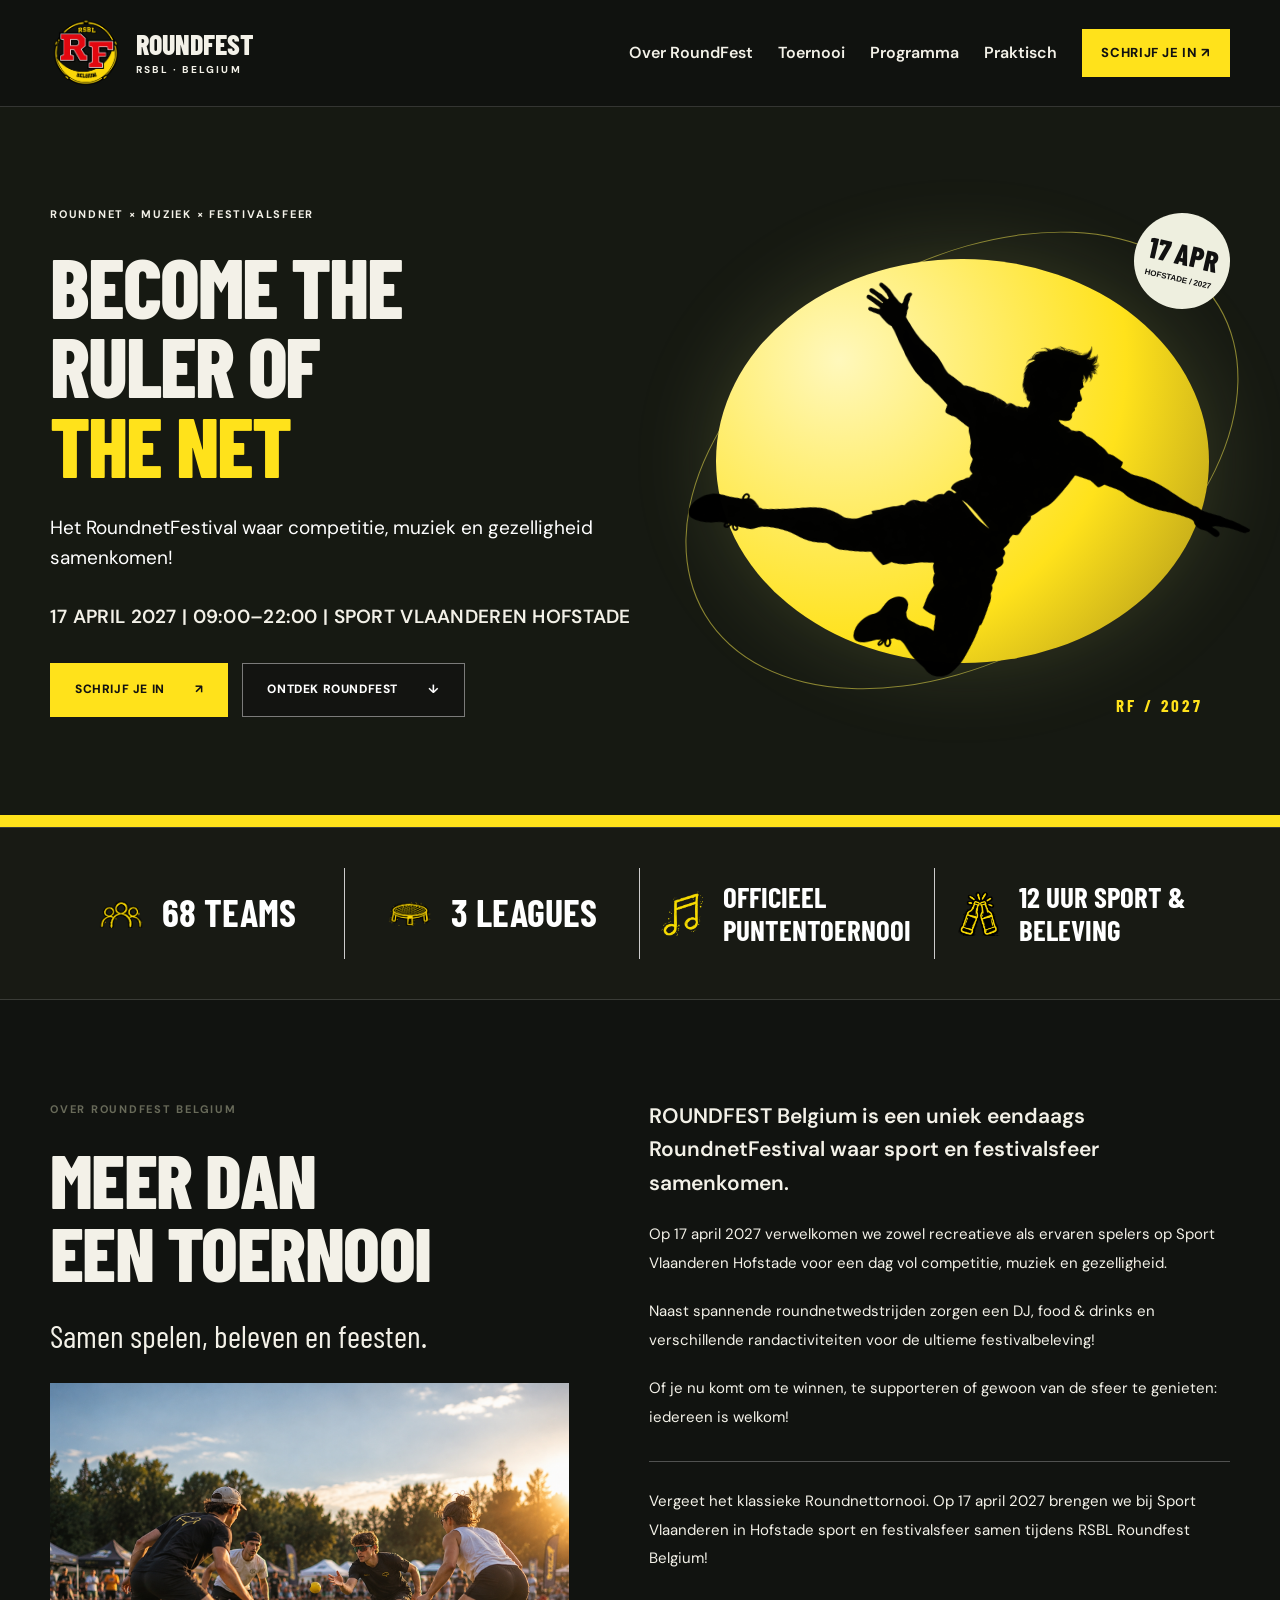
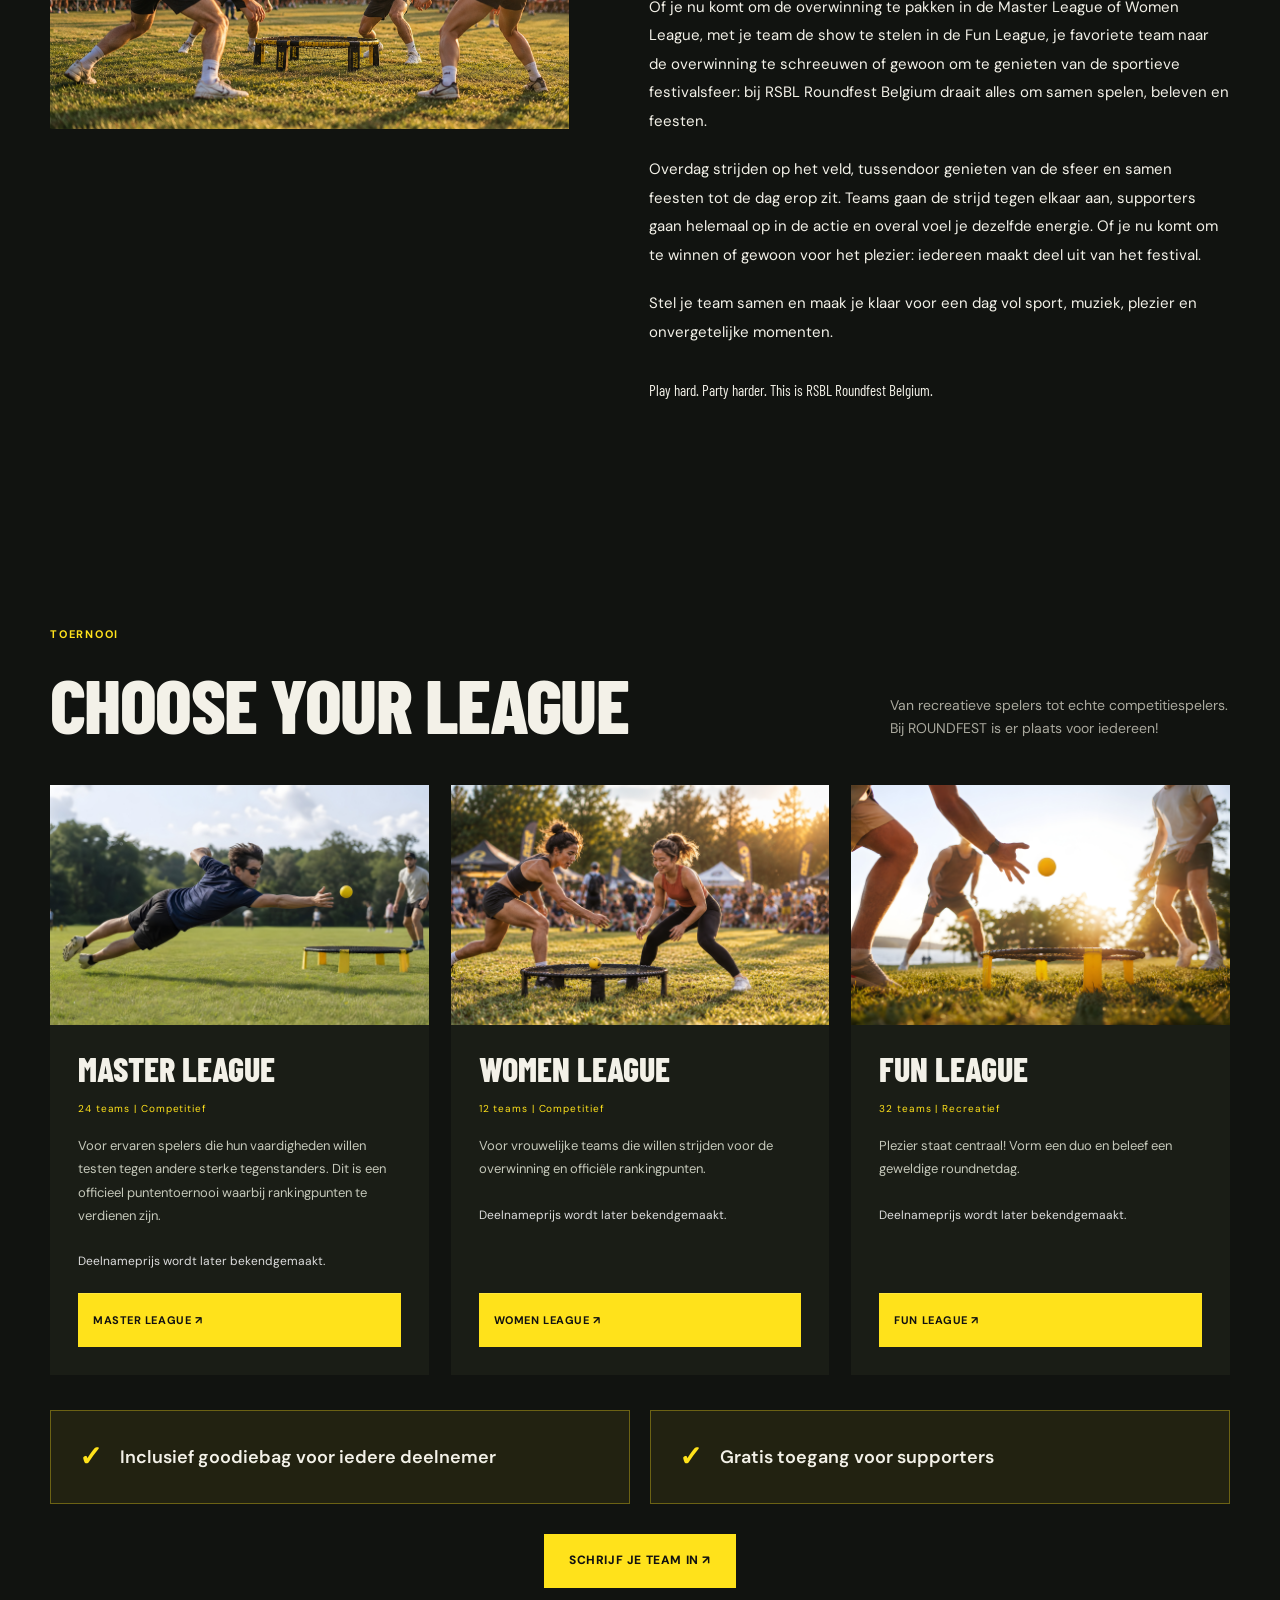
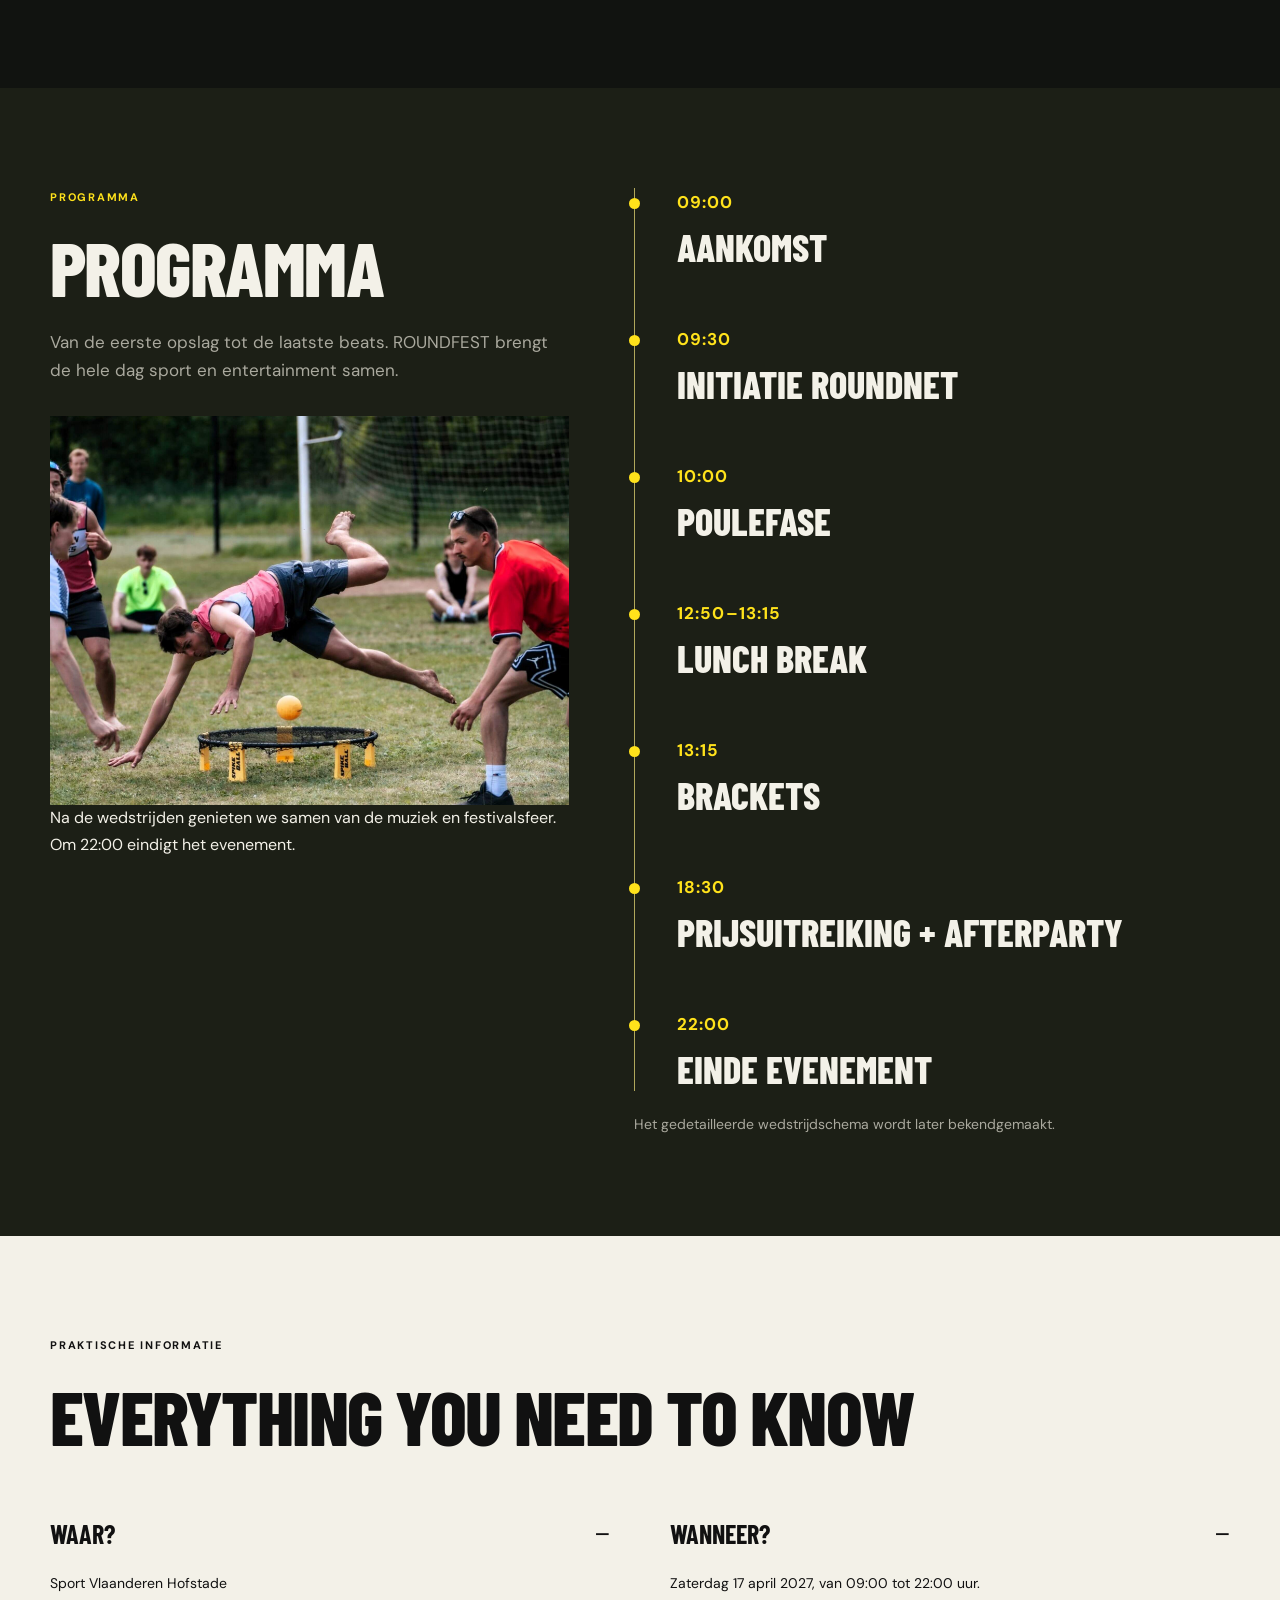
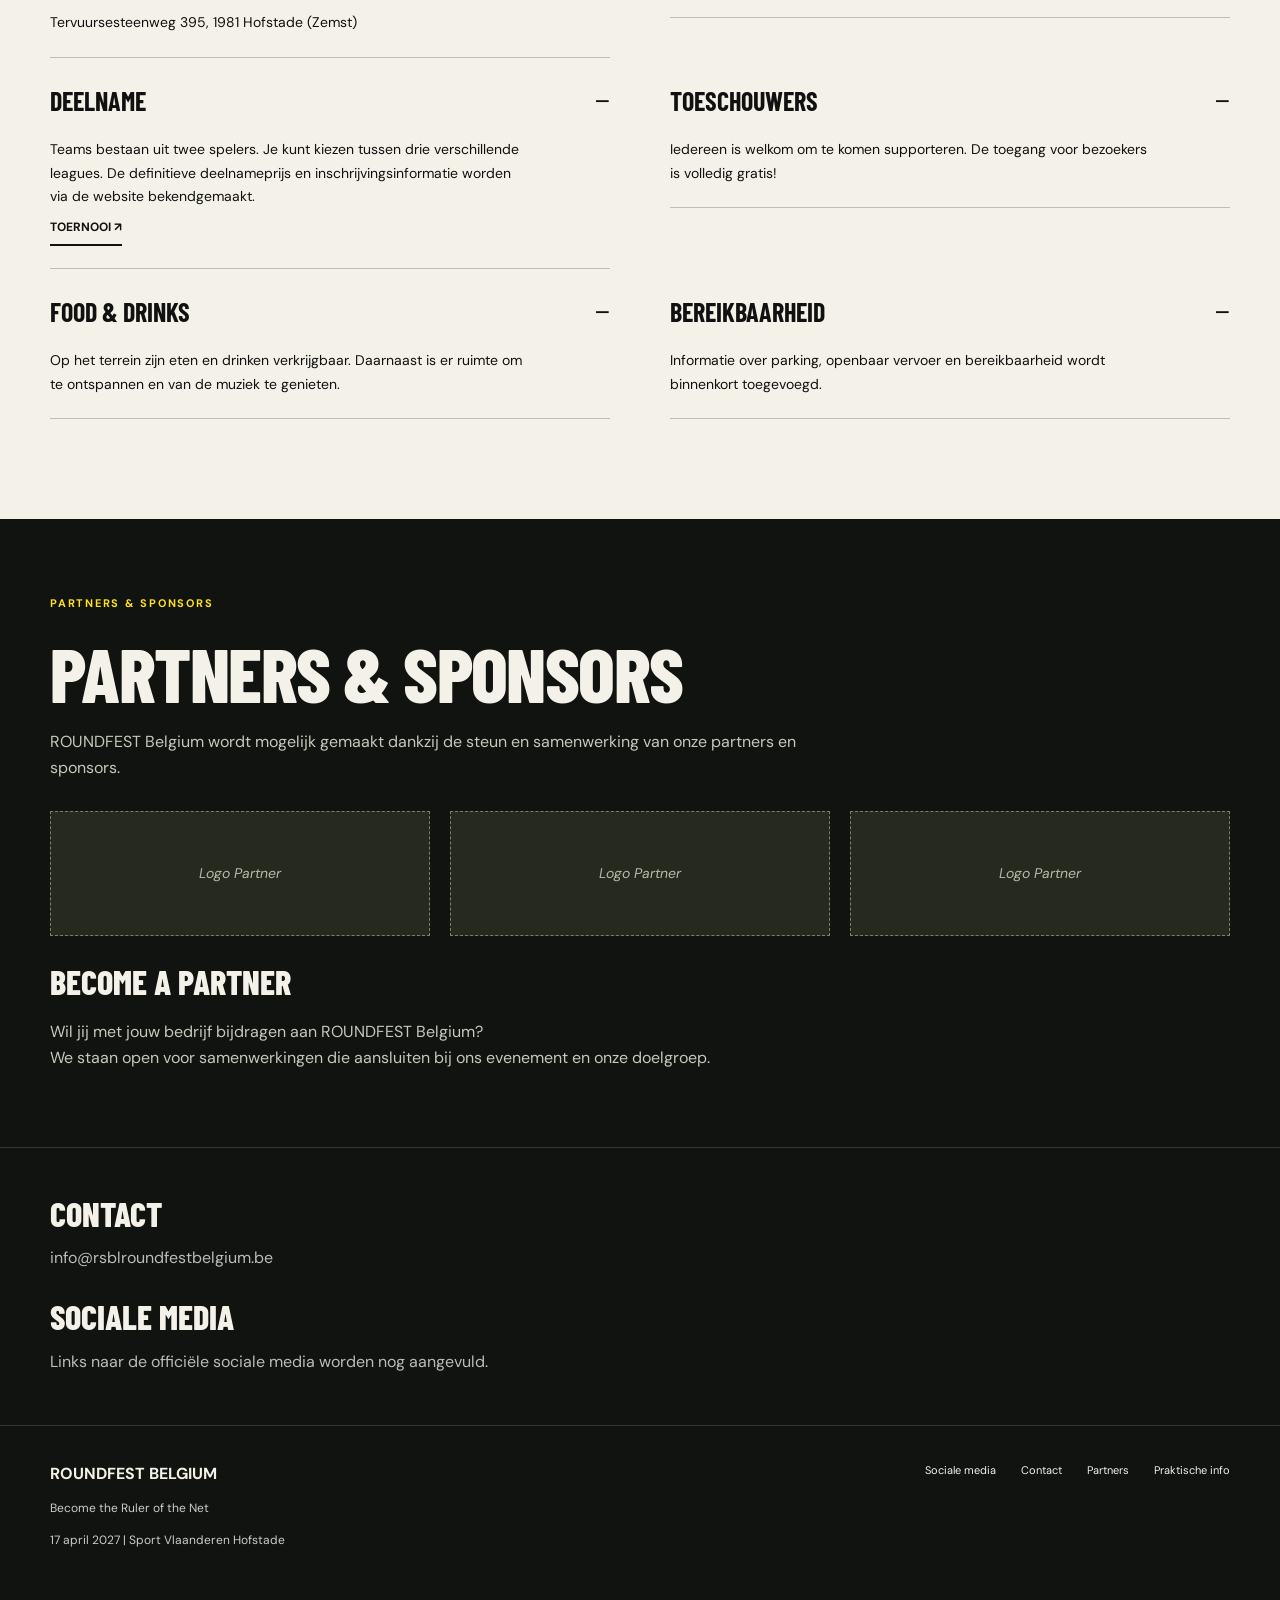
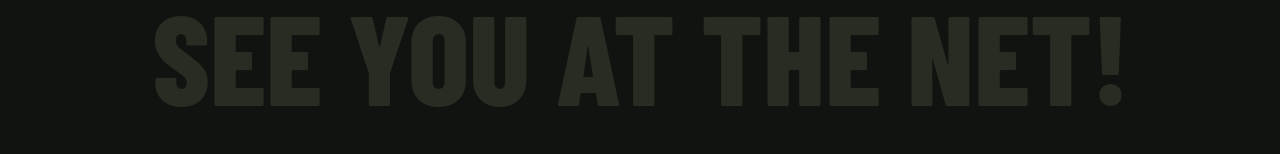
==== commit 5516fccb: "Apply approved photos and registration copy to all proposals" ====
--- a/Website files/voorstel2/index.html
+++ b/Website files/voorstel2/index.html
@@ -1 +1 @@
-<!doctype html><html lang="nl"><head><meta charset="utf-8"><meta name="color-scheme" content="only light"><meta name="viewport" content="width=device-width,initial-scale=1"><title>Roundfest Belgium — Become the Ruler of the Net</title><meta name="description" content="Roundfest Belgium, 17 april 2027 in Sport Vlaanderen Hofstade. Het RoundnetFestival waar competitie, muziek en gezelligheid samenkomen."><link rel="icon" href="assets/Logo.png"><link rel="stylesheet" href="style.css?v=20261024-colors"></head><body class="court"><a class="skip" href="#main">Naar de inhoud</a><header><div class="wrap nav"><a class="brand" href="index.html"><img src="assets/Logo.png" alt="RF Belgium logo"><span>ROUNDFEST<small>RSBL · BELGIUM</small></span></a><button class="menu-toggle" type="button" aria-expanded="false" aria-controls="navigation">Menu</button><nav id="navigation" class="nav-links" aria-label="Hoofdnavigatie"><a href="#over">Over RoundFest</a><a href="#toernooi">Toernooi</a><a href="#programma">Programma</a><a href="#praktisch">Praktisch</a><a class="btn small" href="inschrijven.html">Schrijf je in ↗</a></nav></div></header><main id="main"><section class="hero"><div class="wrap hero-grid"><div><span class="kicker">ROUNDNET × MUZIEK × FESTIVALSFEER</span><h1>BECOME THE<br>RULER OF<br><span>THE NET</span></h1><p class="subtitle">Het RoundnetFestival waar competitie, muziek en gezelligheid samenkomen!</p><p class="date">17 APRIL 2027 | 09:00–22:00 | SPORT VLAANDEREN HOFSTADE</p><div class="actions"><a class="btn" href="inschrijven.html">Schrijf je in <span aria-hidden="true">↗</span></a><a class="btn outline" href="#over">Ontdek Roundfest <span aria-hidden="true">↓</span></a></div></div><div class="player-composition"><div class="player-disc"></div><img src="assets/Sprong.png" alt="Silhouet van een roundnetspeler in actie"><div class="player-badge">17 APR<small>HOFSTADE / 2027</small></div><span class="player-edition">RF / 2027</span></div></div></section><section class="stats" aria-label="Vier kerngegevens"><div class="wrap stat-grid"><div class="stat"><img src="assets/Mannetjes.png" alt=""><strong class="">68 TEAMS</strong></div><div class="stat"><img src="assets/Net.png" alt=""><strong class="">3 LEAGUES</strong></div><div class="stat"><img src="assets/MuziekNoot.png" alt=""><strong class="long">OFFICIEEL PUNTENTOERNOOI</strong></div><div class="stat"><img src="assets/Drinkflesjes.png" alt=""><strong class="long">12 UUR SPORT & BELEVING</strong></div></div></section><section class="section intro" id="over"><div class="wrap intro-grid"><div><span class="kicker">Over Roundfest Belgium</span><h2>MEER DAN<br>EEN TOERNOOI</h2><p class="quote">Samen spelen, beleven en feesten.</p><div class="placeholder"><span>kheb geen foto gevonden die even goed was lik die foto van jullie in het voorbeeldje daje in de word doc heb gezet (met die tentjes), dus best die gebruiken</span></div></div><div class="intro-text"><p class="lead">ROUNDFEST Belgium is een uniek eendaags RoundnetFestival waar sport en festivalsfeer samenkomen.</p><p>Op 17 april 2027 verwelkomen we zowel recreatieve als ervaren spelers op Sport Vlaanderen Hofstade voor een dag vol competitie, muziek en gezelligheid.</p><p>Naast spannende roundnetwedstrijden zorgen een DJ, food & drinks en verschillende randactiviteiten voor de ultieme festivalbeleving!</p><p>Of je nu komt om te winnen, te supporteren of gewoon van de sfeer te genieten: iedereen is welkom!</p><div class="extra-copy"><p>Vergeet het klassieke Roundnettornooi. Op 17 april 2027 brengen we bij Sport Vlaanderen in Hofstade sport en festivalsfeer samen tijdens RSBL Roundfest Belgium!</p><p>Of je nu komt om de overwinning te pakken in de Master League of Women League, met je team de show te stelen in de Fun League, je favoriete team naar de overwinning te schreeuwen of gewoon om te genieten van de sportieve festivalsfeer: bij RSBL Roundfest Belgium draait alles om samen spelen, beleven en feesten.</p><p>Overdag strijden op het veld, tussendoor genieten van de sfeer en samen feesten tot de dag erop zit. Teams gaan de strijd tegen elkaar aan, supporters gaan helemaal op in de actie en overal voel je dezelfde energie. Of je nu komt om te winnen of gewoon voor het plezier: iedereen maakt deel uit van het festival.</p><p>Stel je team samen en maak je klaar voor een dag vol sport, muziek, plezier en onvergetelijke momenten.</p><p class="quote">Play hard. Party harder. This is RSBL Roundfest Belgium.</p></div></div></div></section><section class="section" id="toernooi"><div class="wrap"><div class="section-head"><div><span class="kicker accent">Toernooi</span><h2>CHOOSE YOUR LEAGUE</h2></div><p>Van recreatieve spelers tot echte competitiespelers. Bij ROUNDFEST is er plaats voor iedereen!</p></div><div class="leagues"><article class="league"><div class="league-art"><img class="league-photo" src="assets/master-league.webp" alt="Spelers in actie tijdens een roundnetwedstrijd" loading="lazy"></div><div class="league-body"><h3>MASTER LEAGUE</h3><span class="meta">24 teams | Competitief</span><p>Voor ervaren spelers die hun vaardigheden willen testen tegen andere sterke tegenstanders. Dit is een officieel puntentoernooi waarbij rankingpunten te verdienen zijn.</p><p class="price">Deelnameprijs wordt later bekendgemaakt.</p><a class="btn" href="inschrijven.html?league=master">MASTER LEAGUE ↗</a></div></article><article class="league"><div class="league-art"><img class="league-photo" src="assets/women-league.webp" alt="Roundnetspeelsters in actie rond het net" loading="lazy"></div><div class="league-body"><h3>WOMEN LEAGUE</h3><span class="meta">12 teams | Competitief</span><p>Voor vrouwelijke teams die willen strijden voor de overwinning en officiële rankingpunten.</p><p class="price">Deelnameprijs wordt later bekendgemaakt.</p><a class="btn" href="inschrijven.html?league=women">WOMEN LEAGUE ↗</a></div></article><article class="league"><div class="league-art"><img class="league-photo" src="assets/fun-league.jpg" alt="Groep spelers rond een roundnet op het gras" loading="lazy"></div><div class="league-body"><h3>FUN LEAGUE</h3><span class="meta">32 teams | Recreatief</span><p>Plezier staat centraal! Vorm een duo en beleef een geweldige roundnetdag.</p><p class="price">Deelnameprijs wordt later bekendgemaakt.</p><a class="btn" href="inschrijven.html?league=fun">FUN LEAGUE ↗</a></div></article></div><div class="perks"><span>Inclusief goodiebag voor iedere deelnemer</span><span>Gratis toegang voor supporters</span></div><div class="section-cta"><a class="btn" href="inschrijven.html">Schrijf je team in ↗</a></div></div></section><section class="section program" id="programma"><div class="wrap program-grid"><div><span class="kicker accent">Programma</span><h2>PROGRAMMA</h2><p class="summary">Van de eerste opslag tot de laatste beats. ROUNDFEST brengt de hele dag sport en entertainment samen.</p><div class="program-images"><img class="program-photo" src="assets/roundnetwedstrijden.jpg" alt="Roundnetspeler duikt naar de bal tijdens een wedstrijd" loading="lazy"><div class="placeholder"><span>foto van de mensen die de muziek komen doen</span></div></div><p>Na de wedstrijden genieten we samen van de muziek en festivalsfeer. Om 22:00 eindigt het evenement.</p></div><div><div class="timeline"><div class="event"><time>09:00</time><h3>AANKOMST</h3></div><div class="event"><time>09:30</time><h3>INITIATIE ROUNDNET</h3></div><div class="event"><time>10:00</time><h3>POULEFASE</h3></div><div class="event"><time>12:50–13:15</time><h3>LUNCH BREAK</h3></div><div class="event"><time>13:15</time><h3>BRACKETS</h3></div><div class="event"><time>18:30</time><h3>PRIJSUITREIKING + AFTERPARTY</h3></div><div class="event"><time>22:00</time><h3>EINDE EVENEMENT</h3></div></div><p class="schedule-note">Het gedetailleerde wedstrijdschema wordt later bekendgemaakt.</p></div></div></section><section class="section info" id="praktisch"><div class="wrap"><span class="kicker">Praktische informatie</span><h2>EVERYTHING YOU NEED TO KNOW</h2><div class="faq"><details open><summary>WAAR?</summary><p>Sport Vlaanderen Hofstade</p><p>Tervuursesteenweg 395, 1981 Hofstade (Zemst)</p></details><details open><summary>WANNEER?</summary><p>Zaterdag 17 april 2027, van 09:00 tot 22:00 uur.</p></details><details open><summary>DEELNAME</summary><p>Teams bestaan uit twee spelers. Je kunt kiezen tussen drie verschillende leagues. De definitieve deelnameprijs en inschrijvingsinformatie worden via de website bekendgemaakt.</p><a class="text-link" href="#toernooi">Toernooi ↗</a></details><details open><summary>TOESCHOUWERS</summary><p>Iedereen is welkom om te komen supporteren. De toegang voor bezoekers is volledig gratis!</p></details><details open><summary>FOOD & DRINKS</summary><p>Op het terrein zijn eten en drinken verkrijgbaar. Daarnaast is er ruimte om te ontspannen en van de muziek te genieten.</p></details><details open><summary>BEREIKBAARHEID</summary><p>Informatie over parking, openbaar vervoer en bereikbaarheid wordt binnenkort toegevoegd.</p></details></div></div></section><section class="partners-section" id="partners"><div class="wrap"><span class="kicker accent">Partners & sponsors</span><h2>PARTNERS & SPONSORS</h2><p>ROUNDFEST Belgium wordt mogelijk gemaakt dankzij de steun en samenwerking van onze partners en sponsors.</p><div class="sponsor-slots"><div class="placeholder"><span class="slot">//logo van partner + tekstje//</span></div><div class="placeholder"><span class="slot">//logo van partner + tekstje//</span></div><div class="placeholder"><span class="slot">//logo van partner + tekstje//</span></div></div><h3>BECOME A PARTNER</h3><p>Wil jij met jouw bedrijf bijdragen aan ROUNDFEST Belgium?<br>We staan open voor samenwerkingen die aansluiten bij ons evenement en onze doelgroep.</p></div></section><section class="contact-section" id="contact"><div class="wrap"><h3>CONTACT</h3><p><a href="mailto:info@rsblroundfestbelgium.be">info@rsblroundfestbelgium.be</a></p><div id="socials"><h3 style="margin-top:30px">SOCIALE MEDIA</h3><p>Links naar de officiële sociale media worden nog aangevuld.</p></div></div></section></main><footer><div class="wrap"><div class="footer-row"><div class="footer-brand"><strong>ROUNDFEST BELGIUM</strong><small>Become the Ruler of the Net</small><small>17 april 2027 | Sport Vlaanderen Hofstade</small></div><nav class="footer-links" aria-label="Footernavigatie"><a href="index.html#socials">Sociale media</a><a href="index.html#contact">Contact</a><a href="index.html#partners">Partners</a><a href="index.html#praktisch">Praktische info</a></nav></div><p class="endline">SEE YOU AT THE NET!</p></div></footer><script src="app.js"></script></body></html>+<!doctype html><html lang="nl"><head><meta charset="utf-8"><meta name="color-scheme" content="only light"><meta name="viewport" content="width=device-width,initial-scale=1"><title>Roundfest Belgium — Become the Ruler of the Net</title><meta name="description" content="Roundfest Belgium, 17 april 2027 in Sport Vlaanderen Hofstade. Het RoundnetFestival waar competitie, muziek en gezelligheid samenkomen."><link rel="icon" href="assets/Logo.png"><link rel="stylesheet" href="style.css?v=20261031-review"></head><body class="court"><a class="skip" href="#main">Naar de inhoud</a><header><div class="wrap nav"><a class="brand" href="index.html"><img src="assets/Logo.png" alt="RF Belgium logo"><span>ROUNDFEST<small>RSBL · BELGIUM</small></span></a><button class="menu-toggle" type="button" aria-expanded="false" aria-controls="navigation">Menu</button><nav id="navigation" class="nav-links" aria-label="Hoofdnavigatie"><a href="#over">Over RoundFest</a><a href="#toernooi">Toernooi</a><a href="#programma">Programma</a><a href="#praktisch">Praktisch</a><a class="btn small" href="inschrijven.html">Schrijf je in ↗</a></nav></div></header><main id="main"><section class="hero"><div class="wrap hero-grid"><div><span class="kicker">ROUNDNET × MUZIEK × FESTIVALSFEER</span><h1>BECOME THE<br>RULER OF<br><span>THE NET</span></h1><p class="subtitle">Het RoundnetFestival waar competitie, muziek en gezelligheid samenkomen!</p><p class="date">17 APRIL 2027 | 09:00–22:00 | SPORT VLAANDEREN HOFSTADE</p><div class="actions"><a class="btn" href="inschrijven.html">Schrijf je in <span aria-hidden="true">↗</span></a><a class="btn outline" href="#over">Ontdek Roundfest <span aria-hidden="true">↓</span></a></div></div><div class="player-composition"><div class="player-disc"></div><img src="assets/Sprong.png" alt="Silhouet van een roundnetspeler in actie"><div class="player-badge">17 APR<small>HOFSTADE / 2027</small></div><span class="player-edition">RF / 2027</span></div></div></section><section class="stats" aria-label="Vier kerngegevens"><div class="wrap stat-grid"><div class="stat"><img src="assets/Mannetjes.png" alt=""><strong class="">68 TEAMS</strong></div><div class="stat"><img src="assets/Net.png" alt=""><strong class="">3 LEAGUES</strong></div><div class="stat"><img src="assets/MuziekNoot.png" alt=""><strong class="long">OFFICIEEL PUNTENTOERNOOI</strong></div><div class="stat"><img src="assets/Drinkflesjes.png" alt=""><strong class="long">12 UUR SPORT & BELEVING</strong></div></div></section><section class="section intro" id="over"><div class="wrap intro-grid"><div><span class="kicker">Over Roundfest Belgium</span><h2>MEER DAN<br>EEN TOERNOOI</h2><p class="quote">Samen spelen, beleven en feesten.</p><img class="intro-photo" src="assets/meer-dan-een-toernooi.png" alt="Roundnetspelers op het gras met tenten en publiek op de achtergrond" loading="lazy"></div><div class="intro-text"><p class="lead">ROUNDFEST Belgium is een uniek eendaags RoundnetFestival waar sport en festivalsfeer samenkomen.</p><p>Op 17 april 2027 verwelkomen we zowel recreatieve als ervaren spelers op Sport Vlaanderen Hofstade voor een dag vol competitie, muziek en gezelligheid.</p><p>Naast spannende roundnetwedstrijden zorgen een DJ, food & drinks en verschillende randactiviteiten voor de ultieme festivalbeleving!</p><p>Of je nu komt om te winnen, te supporteren of gewoon van de sfeer te genieten: iedereen is welkom!</p><div class="extra-copy"><p>Vergeet het klassieke Roundnettornooi. Op 17 april 2027 brengen we bij Sport Vlaanderen in Hofstade sport en festivalsfeer samen tijdens RSBL Roundfest Belgium!</p><p>Of je nu komt om de overwinning te pakken in de Master League of Women League, met je team de show te stelen in de Fun League, je favoriete team naar de overwinning te schreeuwen of gewoon om te genieten van de sportieve festivalsfeer: bij RSBL Roundfest Belgium draait alles om samen spelen, beleven en feesten.</p><p>Overdag strijden op het veld, tussendoor genieten van de sfeer en samen feesten tot de dag erop zit. Teams gaan de strijd tegen elkaar aan, supporters gaan helemaal op in de actie en overal voel je dezelfde energie. Of je nu komt om te winnen of gewoon voor het plezier: iedereen maakt deel uit van het festival.</p><p>Stel je team samen en maak je klaar voor een dag vol sport, muziek, plezier en onvergetelijke momenten.</p><p class="quote">Play hard. Party harder. This is RSBL Roundfest Belgium.</p></div></div></div></section><section class="section" id="toernooi"><div class="wrap"><div class="section-head"><div><span class="kicker accent">Toernooi</span><h2>CHOOSE YOUR LEAGUE</h2></div><p>Van recreatieve spelers tot echte competitiespelers. Bij ROUNDFEST is er plaats voor iedereen!</p></div><div class="leagues"><article class="league"><div class="league-art"><img class="league-photo" src="assets/master-league-officieel.jpeg" alt="Spelers in actie tijdens een roundnetwedstrijd" loading="lazy"></div><div class="league-body"><h3>MASTER LEAGUE</h3><span class="meta">24 teams | Competitief</span><p>Voor ervaren spelers die hun vaardigheden willen testen tegen andere sterke tegenstanders. Dit is een officieel puntentoernooi waarbij rankingpunten te verdienen zijn.</p><p class="price">Deelnameprijs wordt later bekendgemaakt.</p><a class="btn" href="inschrijven.html?league=master">MASTER LEAGUE ↗</a></div></article><article class="league"><div class="league-art"><img class="league-photo" src="assets/women-league-officieel.png" alt="Roundnetspeelsters in actie rond het net" loading="lazy"></div><div class="league-body"><h3>WOMEN LEAGUE</h3><span class="meta">12 teams | Competitief</span><p>Voor vrouwelijke teams die willen strijden voor de overwinning en officiële rankingpunten.</p><p class="price">Deelnameprijs wordt later bekendgemaakt.</p><a class="btn" href="inschrijven.html?league=women">WOMEN LEAGUE ↗</a></div></article><article class="league"><div class="league-art"><img class="league-photo" src="assets/fun-league-officieel.jpeg" alt="Groep spelers rond een roundnet op het gras" loading="lazy"></div><div class="league-body"><h3>FUN LEAGUE</h3><span class="meta">32 teams | Recreatief</span><p>Plezier staat centraal! Vorm een duo en beleef een geweldige roundnetdag.</p><p class="price">Deelnameprijs wordt later bekendgemaakt.</p><a class="btn" href="inschrijven.html?league=fun">FUN LEAGUE ↗</a></div></article></div><div class="perks"><span>Inclusief goodiebag voor iedere deelnemer</span><span>Gratis toegang voor supporters</span></div><div class="section-cta"><a class="btn" href="inschrijven.html">Schrijf je team in ↗</a></div></div></section><section class="section program" id="programma"><div class="wrap program-grid"><div><span class="kicker accent">Programma</span><h2>PROGRAMMA</h2><p class="summary">Van de eerste opslag tot de laatste beats. ROUNDFEST brengt de hele dag sport en entertainment samen.</p><div class="program-images program-images--single"><img class="program-photo" src="assets/roundnetwedstrijden.jpg" alt="Roundnetspeler duikt naar de bal tijdens een wedstrijd" loading="lazy"><div class="placeholder" hidden><span>foto van de mensen die de muziek komen doen</span></div></div><p>Na de wedstrijden genieten we samen van de muziek en festivalsfeer. Om 22:00 eindigt het evenement.</p></div><div><div class="timeline"><div class="event"><time>09:00</time><h3>AANKOMST</h3></div><div class="event"><time>09:30</time><h3>INITIATIE ROUNDNET</h3></div><div class="event"><time>10:00</time><h3>POULEFASE</h3></div><div class="event"><time>12:50–13:15</time><h3>LUNCH BREAK</h3></div><div class="event"><time>13:15</time><h3>BRACKETS</h3></div><div class="event"><time>18:30</time><h3>PRIJSUITREIKING + AFTERPARTY</h3></div><div class="event"><time>22:00</time><h3>EINDE EVENEMENT</h3></div></div><p class="schedule-note">Het gedetailleerde wedstrijdschema wordt later bekendgemaakt.</p></div></div></section><section class="section info" id="praktisch"><div class="wrap"><span class="kicker">Praktische informatie</span><h2>EVERYTHING YOU NEED TO KNOW</h2><div class="faq"><details open><summary>WAAR?</summary><p>Sport Vlaanderen Hofstade</p><p>Tervuursesteenweg 395, 1981 Hofstade (Zemst)</p></details><details open><summary>WANNEER?</summary><p>Zaterdag 17 april 2027, van 09:00 tot 22:00 uur.</p></details><details open><summary>DEELNAME</summary><p>Teams bestaan uit twee spelers. Je kunt kiezen tussen drie verschillende leagues. De definitieve deelnameprijs en inschrijvingsinformatie worden via de website bekendgemaakt.</p><a class="text-link" href="#toernooi">Toernooi ↗</a></details><details open><summary>TOESCHOUWERS</summary><p>Iedereen is welkom om te komen supporteren. De toegang voor bezoekers is volledig gratis!</p></details><details open><summary>FOOD & DRINKS</summary><p>Op het terrein zijn eten en drinken verkrijgbaar. Daarnaast is er ruimte om te ontspannen en van de muziek te genieten.</p></details><details open><summary>BEREIKBAARHEID</summary><p>Informatie over parking, openbaar vervoer en bereikbaarheid wordt binnenkort toegevoegd.</p></details></div></div></section><section class="partners-section" id="partners"><div class="wrap"><span class="kicker accent">Partners & sponsors</span><h2>PARTNERS & SPONSORS</h2><p>ROUNDFEST Belgium wordt mogelijk gemaakt dankzij de steun en samenwerking van onze partners en sponsors.</p><div class="sponsor-slots"><div class="placeholder"><span class="slot">Logo Partner</span></div><div class="placeholder"><span class="slot">Logo Partner</span></div><div class="placeholder"><span class="slot">Logo Partner</span></div></div><h3>BECOME A PARTNER</h3><p>Wil jij met jouw bedrijf bijdragen aan ROUNDFEST Belgium?<br>We staan open voor samenwerkingen die aansluiten bij ons evenement en onze doelgroep.</p></div></section><section class="contact-section" id="contact"><div class="wrap"><h3>CONTACT</h3><p><a href="mailto:info@rsblroundfestbelgium.be">info@rsblroundfestbelgium.be</a></p><div id="socials"><h3 style="margin-top:30px">SOCIALE MEDIA</h3><p>Links naar de officiële sociale media worden nog aangevuld.</p></div></div></section></main><footer><div class="wrap"><div class="footer-row"><div class="footer-brand"><strong>ROUNDFEST BELGIUM</strong><small>Become the Ruler of the Net</small><small>17 april 2027 | Sport Vlaanderen Hofstade</small></div><nav class="footer-links" aria-label="Footernavigatie"><a href="index.html#socials">Sociale media</a><a href="index.html#contact">Contact</a><a href="index.html#partners">Partners</a><a href="index.html#praktisch">Praktische info</a></nav></div><p class="endline">SEE YOU AT THE NET!</p></div></footer><script src="app.js"></script></body></html>
--- a/Website files/voorstel2/style.css
+++ b/Website files/voorstel2/style.css
@@ -55,3 +55,7 @@
 
 /* Preserve the designed palette in browsers with automatic darkening. */
 :root{color-scheme:only light}
+
+.intro-photo{display:block;width:100%;height:auto;margin-top:30px}
+.placeholder[hidden]{display:none}
+.program-images.program-images--single{grid-template-columns:1fr}
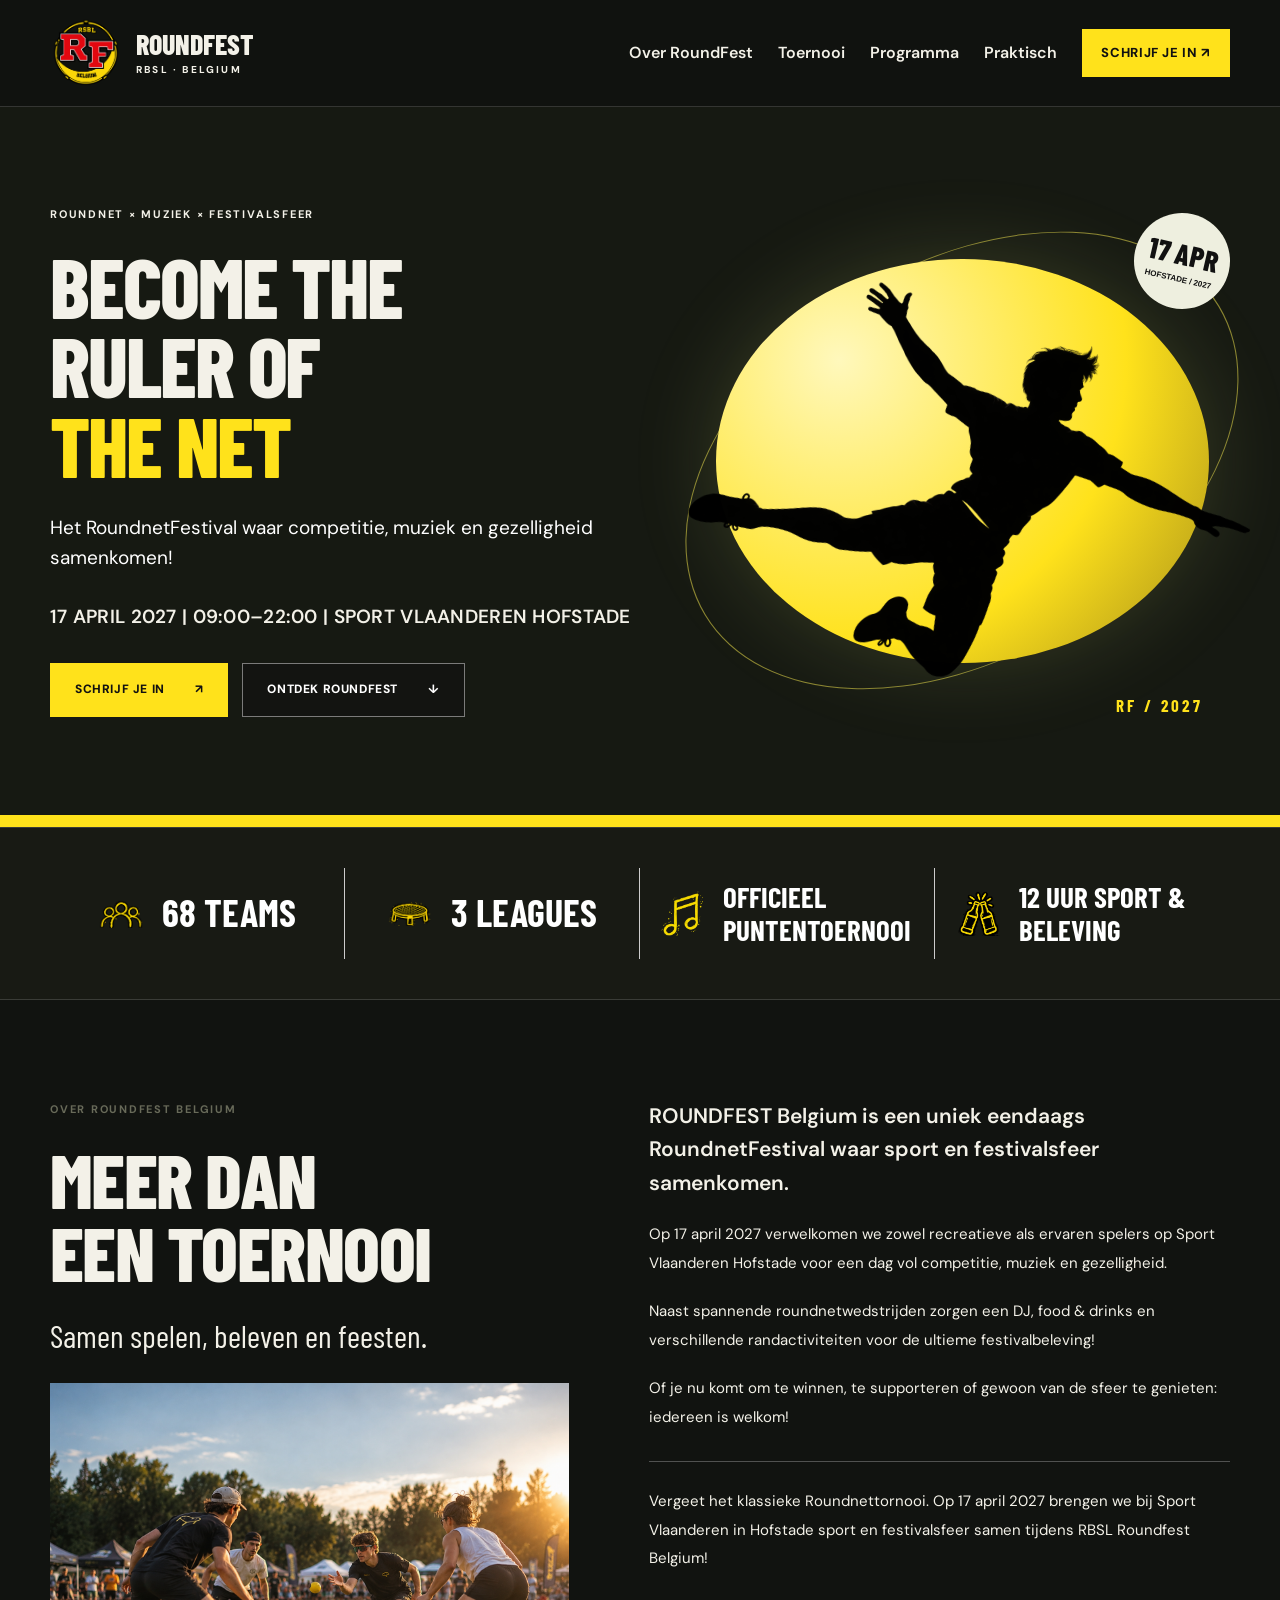
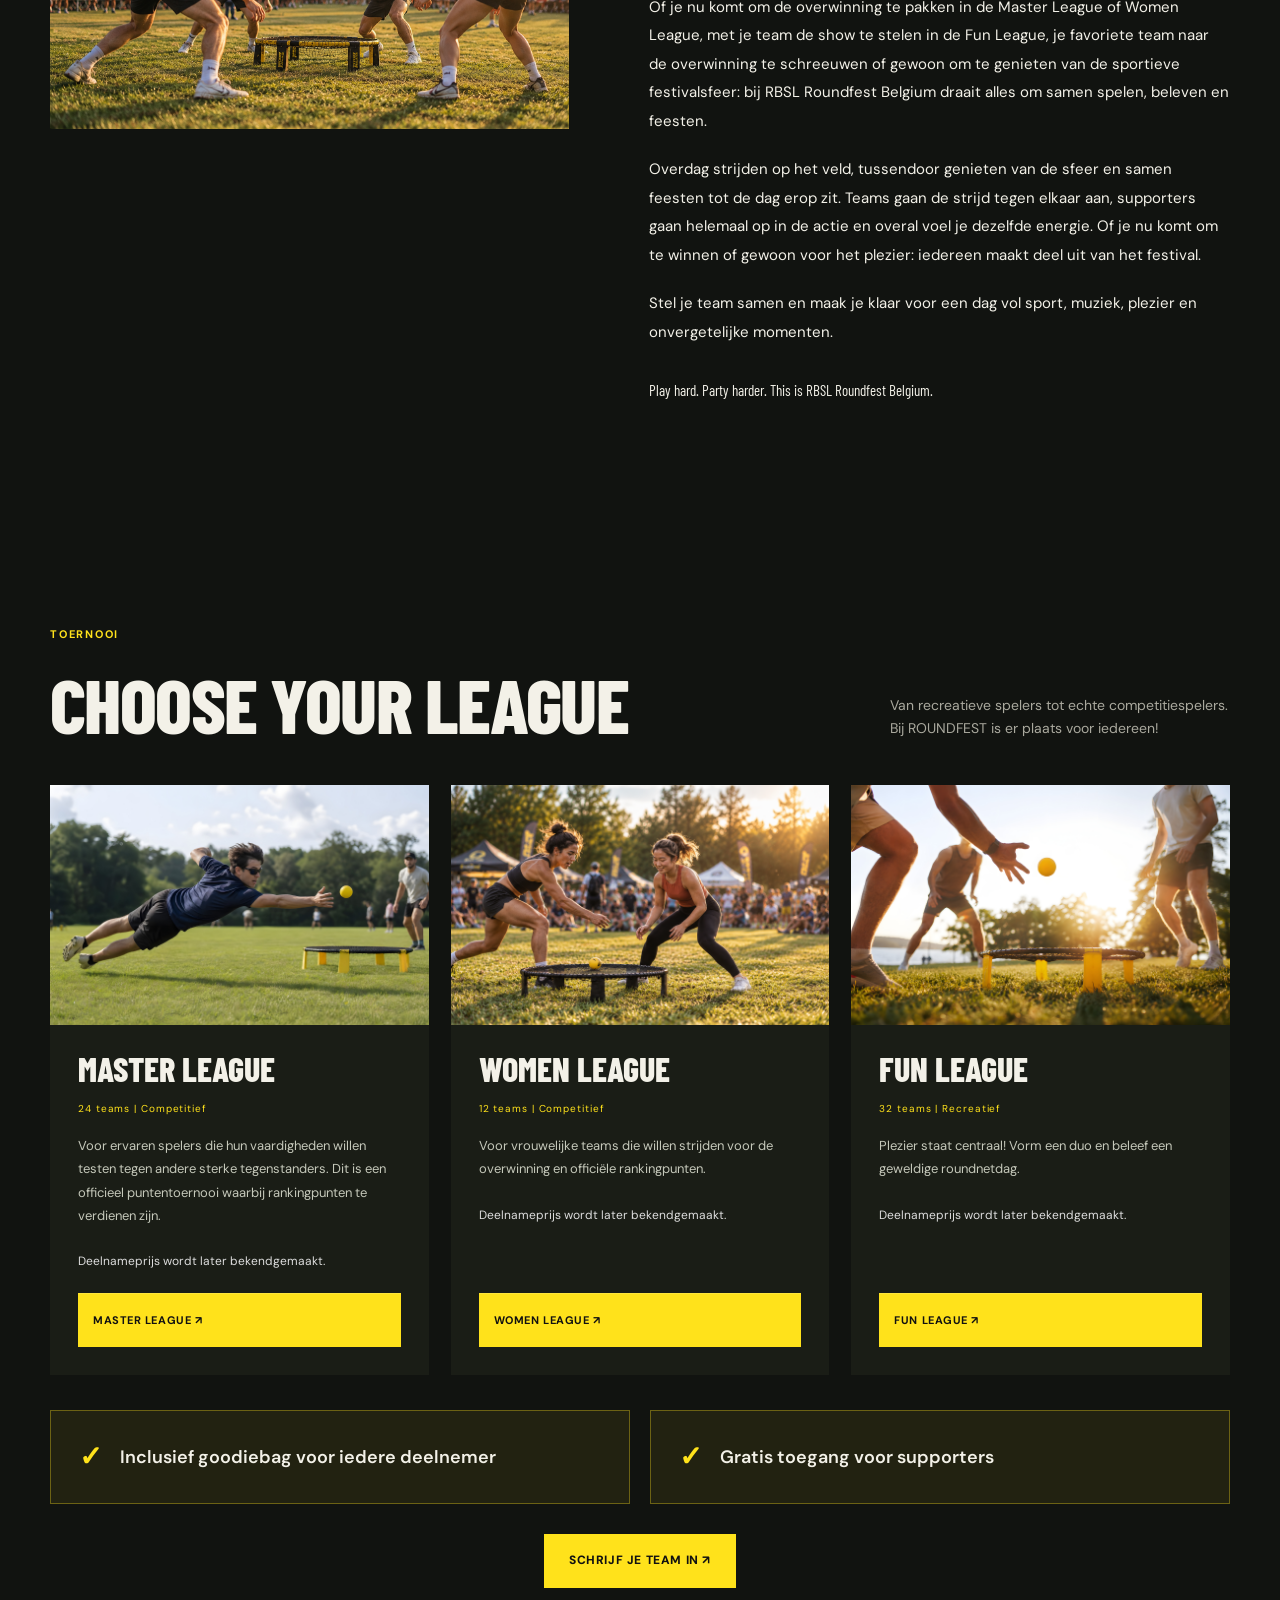
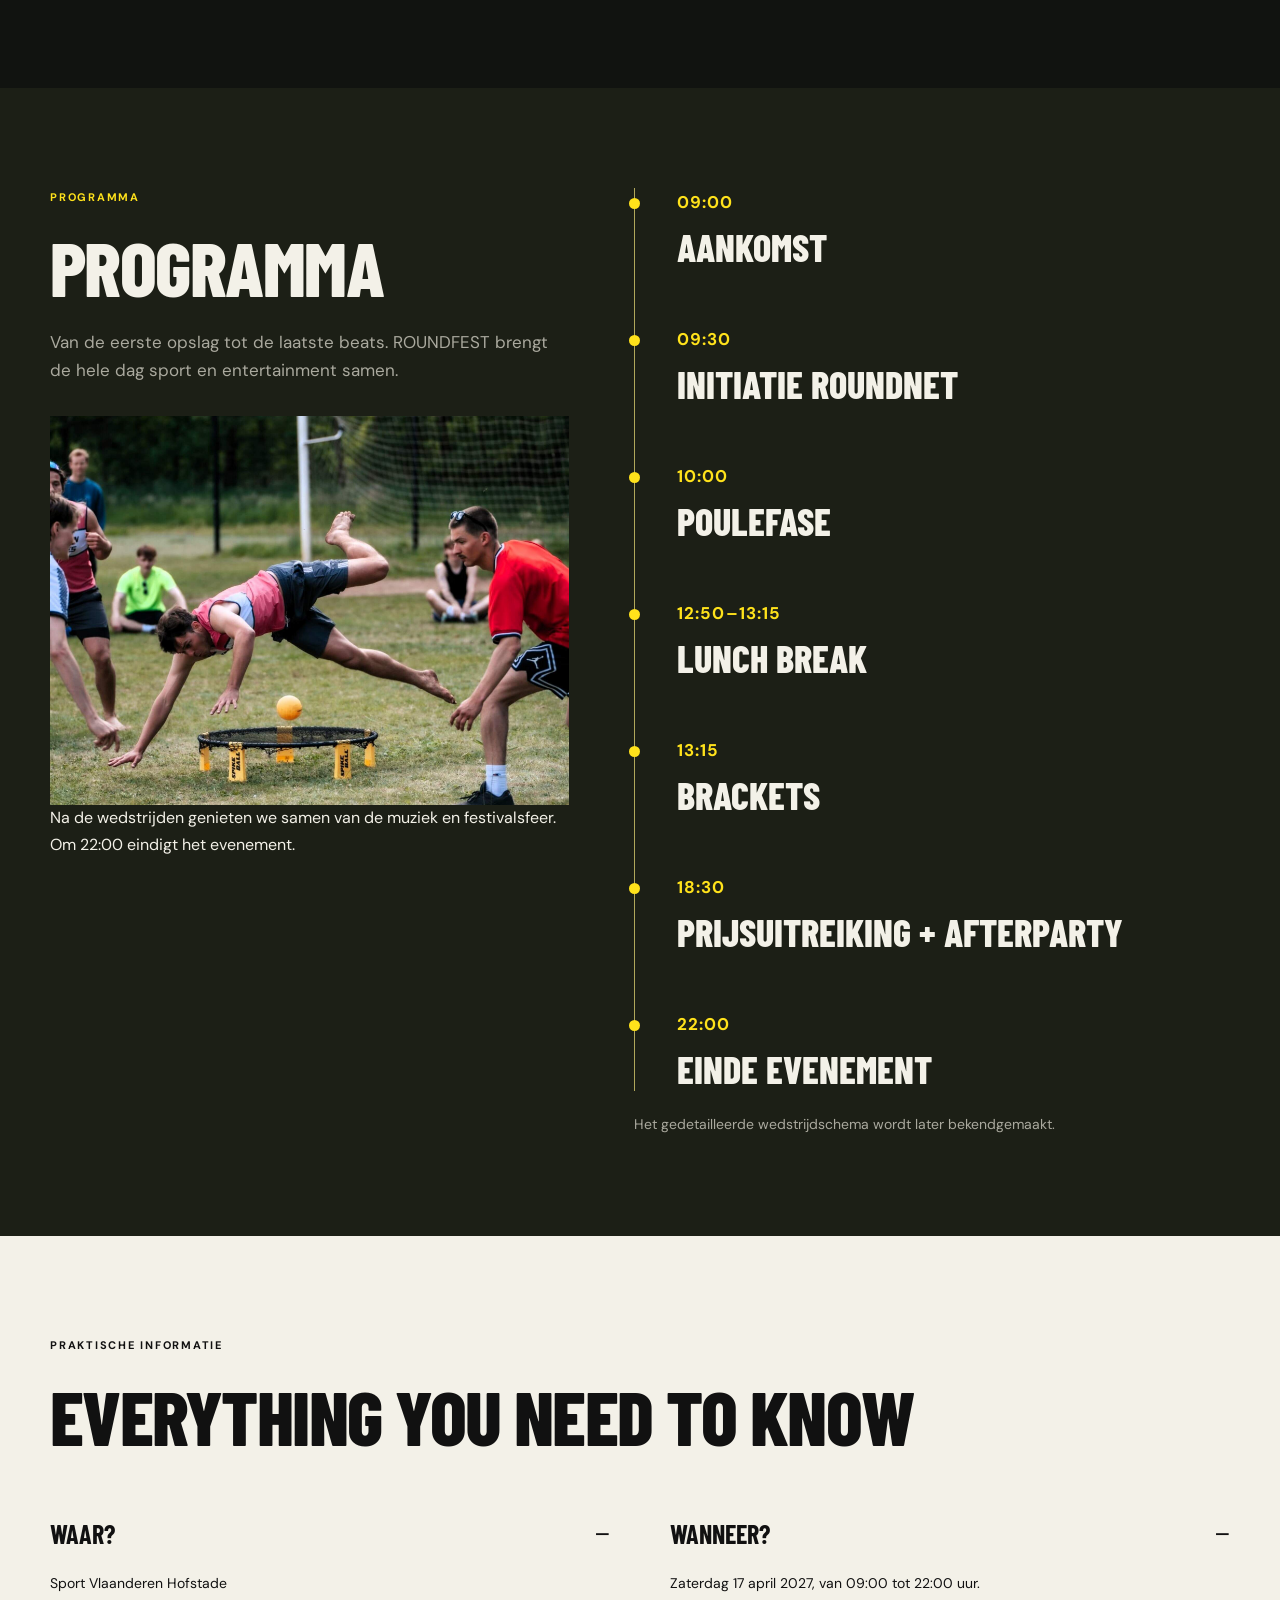
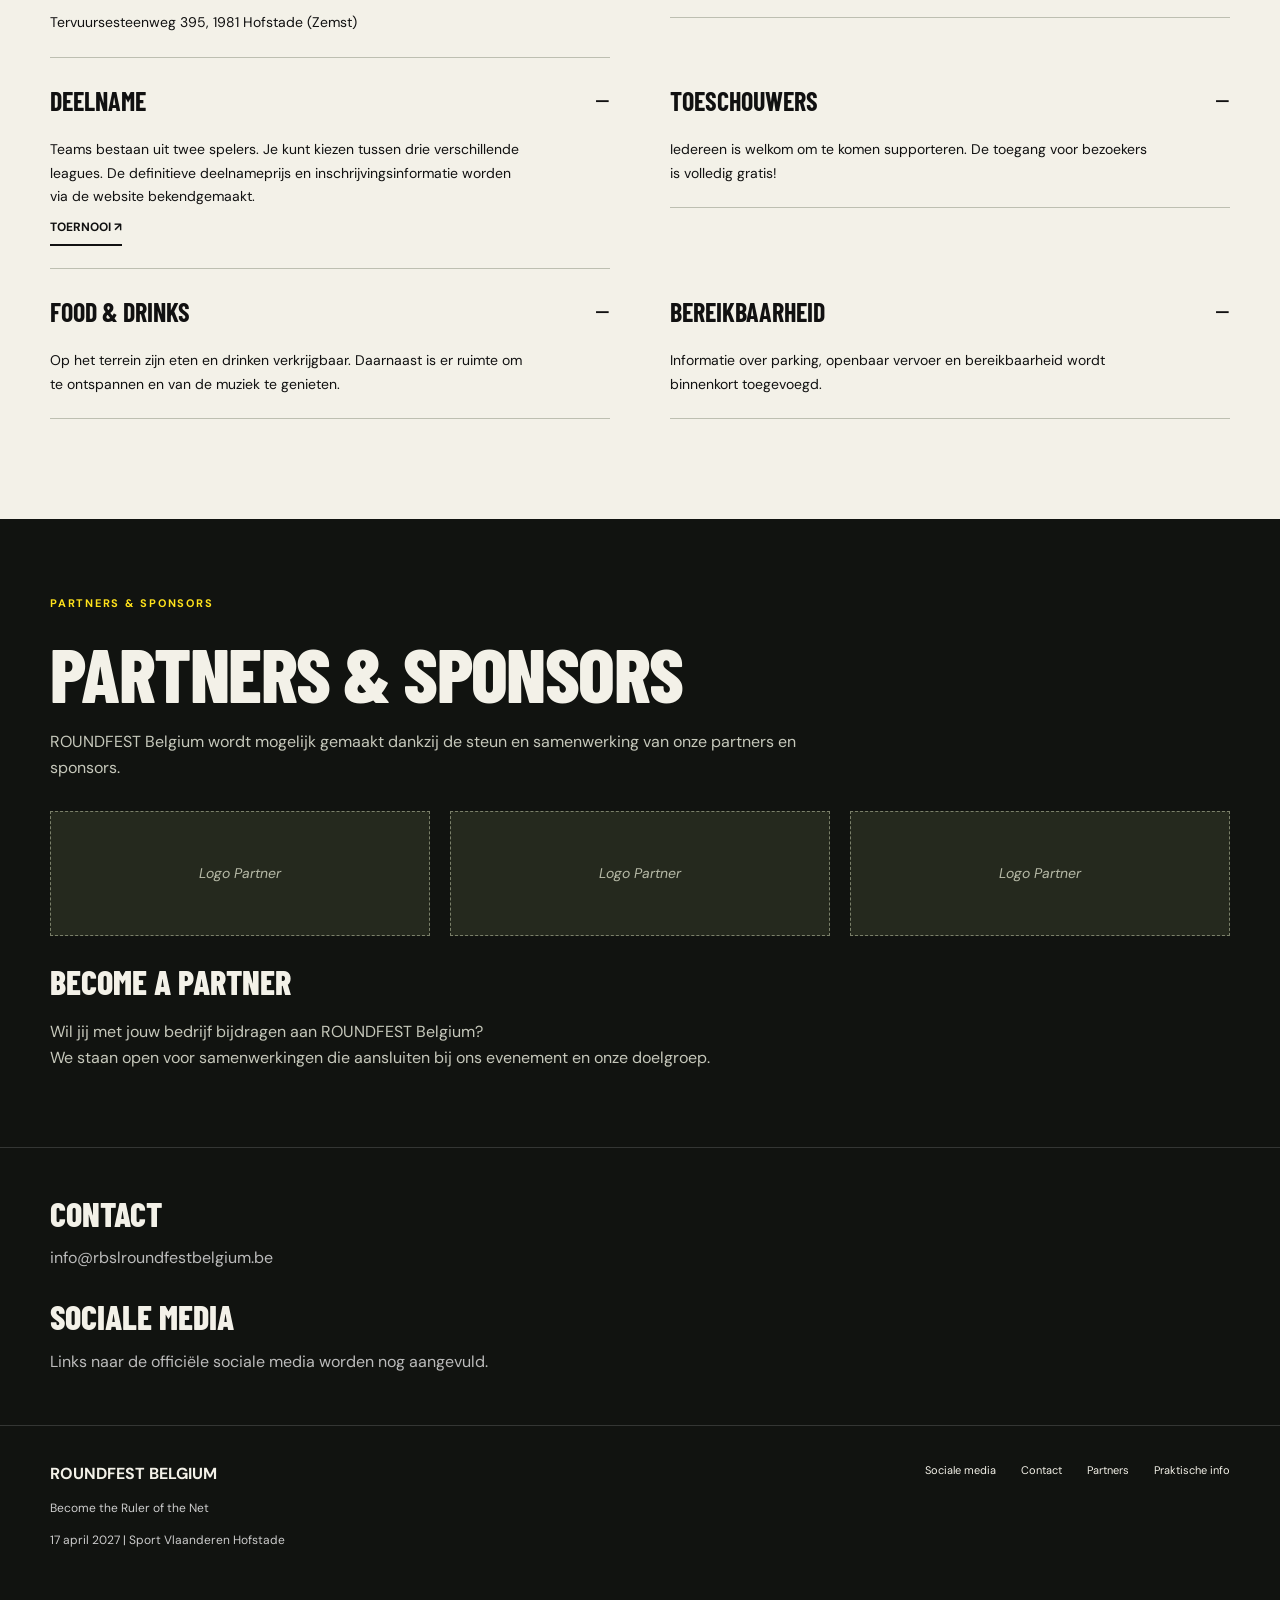
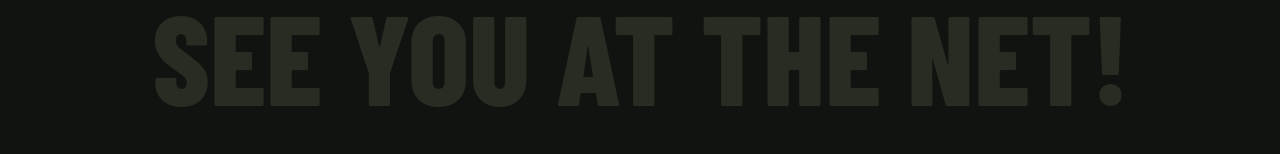
==== commit 0bd45624: "Correct federation abbreviation from RSBL to RBSL" ====
--- a/Website files/voorstel2/index.html
+++ b/Website files/voorstel2/index.html
@@ -1 +1 @@
-<!doctype html><html lang="nl"><head><meta charset="utf-8"><meta name="color-scheme" content="only light"><meta name="viewport" content="width=device-width,initial-scale=1"><title>Roundfest Belgium — Become the Ruler of the Net</title><meta name="description" content="Roundfest Belgium, 17 april 2027 in Sport Vlaanderen Hofstade. Het RoundnetFestival waar competitie, muziek en gezelligheid samenkomen."><link rel="icon" href="assets/Logo.png"><link rel="stylesheet" href="style.css?v=20261031-review"></head><body class="court"><a class="skip" href="#main">Naar de inhoud</a><header><div class="wrap nav"><a class="brand" href="index.html"><img src="assets/Logo.png" alt="RF Belgium logo"><span>ROUNDFEST<small>RSBL · BELGIUM</small></span></a><button class="menu-toggle" type="button" aria-expanded="false" aria-controls="navigation">Menu</button><nav id="navigation" class="nav-links" aria-label="Hoofdnavigatie"><a href="#over">Over RoundFest</a><a href="#toernooi">Toernooi</a><a href="#programma">Programma</a><a href="#praktisch">Praktisch</a><a class="btn small" href="inschrijven.html">Schrijf je in ↗</a></nav></div></header><main id="main"><section class="hero"><div class="wrap hero-grid"><div><span class="kicker">ROUNDNET × MUZIEK × FESTIVALSFEER</span><h1>BECOME THE<br>RULER OF<br><span>THE NET</span></h1><p class="subtitle">Het RoundnetFestival waar competitie, muziek en gezelligheid samenkomen!</p><p class="date">17 APRIL 2027 | 09:00–22:00 | SPORT VLAANDEREN HOFSTADE</p><div class="actions"><a class="btn" href="inschrijven.html">Schrijf je in <span aria-hidden="true">↗</span></a><a class="btn outline" href="#over">Ontdek Roundfest <span aria-hidden="true">↓</span></a></div></div><div class="player-composition"><div class="player-disc"></div><img src="assets/Sprong.png" alt="Silhouet van een roundnetspeler in actie"><div class="player-badge">17 APR<small>HOFSTADE / 2027</small></div><span class="player-edition">RF / 2027</span></div></div></section><section class="stats" aria-label="Vier kerngegevens"><div class="wrap stat-grid"><div class="stat"><img src="assets/Mannetjes.png" alt=""><strong class="">68 TEAMS</strong></div><div class="stat"><img src="assets/Net.png" alt=""><strong class="">3 LEAGUES</strong></div><div class="stat"><img src="assets/MuziekNoot.png" alt=""><strong class="long">OFFICIEEL PUNTENTOERNOOI</strong></div><div class="stat"><img src="assets/Drinkflesjes.png" alt=""><strong class="long">12 UUR SPORT & BELEVING</strong></div></div></section><section class="section intro" id="over"><div class="wrap intro-grid"><div><span class="kicker">Over Roundfest Belgium</span><h2>MEER DAN<br>EEN TOERNOOI</h2><p class="quote">Samen spelen, beleven en feesten.</p><img class="intro-photo" src="assets/meer-dan-een-toernooi.png" alt="Roundnetspelers op het gras met tenten en publiek op de achtergrond" loading="lazy"></div><div class="intro-text"><p class="lead">ROUNDFEST Belgium is een uniek eendaags RoundnetFestival waar sport en festivalsfeer samenkomen.</p><p>Op 17 april 2027 verwelkomen we zowel recreatieve als ervaren spelers op Sport Vlaanderen Hofstade voor een dag vol competitie, muziek en gezelligheid.</p><p>Naast spannende roundnetwedstrijden zorgen een DJ, food & drinks en verschillende randactiviteiten voor de ultieme festivalbeleving!</p><p>Of je nu komt om te winnen, te supporteren of gewoon van de sfeer te genieten: iedereen is welkom!</p><div class="extra-copy"><p>Vergeet het klassieke Roundnettornooi. Op 17 april 2027 brengen we bij Sport Vlaanderen in Hofstade sport en festivalsfeer samen tijdens RSBL Roundfest Belgium!</p><p>Of je nu komt om de overwinning te pakken in de Master League of Women League, met je team de show te stelen in de Fun League, je favoriete team naar de overwinning te schreeuwen of gewoon om te genieten van de sportieve festivalsfeer: bij RSBL Roundfest Belgium draait alles om samen spelen, beleven en feesten.</p><p>Overdag strijden op het veld, tussendoor genieten van de sfeer en samen feesten tot de dag erop zit. Teams gaan de strijd tegen elkaar aan, supporters gaan helemaal op in de actie en overal voel je dezelfde energie. Of je nu komt om te winnen of gewoon voor het plezier: iedereen maakt deel uit van het festival.</p><p>Stel je team samen en maak je klaar voor een dag vol sport, muziek, plezier en onvergetelijke momenten.</p><p class="quote">Play hard. Party harder. This is RSBL Roundfest Belgium.</p></div></div></div></section><section class="section" id="toernooi"><div class="wrap"><div class="section-head"><div><span class="kicker accent">Toernooi</span><h2>CHOOSE YOUR LEAGUE</h2></div><p>Van recreatieve spelers tot echte competitiespelers. Bij ROUNDFEST is er plaats voor iedereen!</p></div><div class="leagues"><article class="league"><div class="league-art"><img class="league-photo" src="assets/master-league-officieel.jpeg" alt="Spelers in actie tijdens een roundnetwedstrijd" loading="lazy"></div><div class="league-body"><h3>MASTER LEAGUE</h3><span class="meta">24 teams | Competitief</span><p>Voor ervaren spelers die hun vaardigheden willen testen tegen andere sterke tegenstanders. Dit is een officieel puntentoernooi waarbij rankingpunten te verdienen zijn.</p><p class="price">Deelnameprijs wordt later bekendgemaakt.</p><a class="btn" href="inschrijven.html?league=master">MASTER LEAGUE ↗</a></div></article><article class="league"><div class="league-art"><img class="league-photo" src="assets/women-league-officieel.png" alt="Roundnetspeelsters in actie rond het net" loading="lazy"></div><div class="league-body"><h3>WOMEN LEAGUE</h3><span class="meta">12 teams | Competitief</span><p>Voor vrouwelijke teams die willen strijden voor de overwinning en officiële rankingpunten.</p><p class="price">Deelnameprijs wordt later bekendgemaakt.</p><a class="btn" href="inschrijven.html?league=women">WOMEN LEAGUE ↗</a></div></article><article class="league"><div class="league-art"><img class="league-photo" src="assets/fun-league-officieel.jpeg" alt="Groep spelers rond een roundnet op het gras" loading="lazy"></div><div class="league-body"><h3>FUN LEAGUE</h3><span class="meta">32 teams | Recreatief</span><p>Plezier staat centraal! Vorm een duo en beleef een geweldige roundnetdag.</p><p class="price">Deelnameprijs wordt later bekendgemaakt.</p><a class="btn" href="inschrijven.html?league=fun">FUN LEAGUE ↗</a></div></article></div><div class="perks"><span>Inclusief goodiebag voor iedere deelnemer</span><span>Gratis toegang voor supporters</span></div><div class="section-cta"><a class="btn" href="inschrijven.html">Schrijf je team in ↗</a></div></div></section><section class="section program" id="programma"><div class="wrap program-grid"><div><span class="kicker accent">Programma</span><h2>PROGRAMMA</h2><p class="summary">Van de eerste opslag tot de laatste beats. ROUNDFEST brengt de hele dag sport en entertainment samen.</p><div class="program-images program-images--single"><img class="program-photo" src="assets/roundnetwedstrijden.jpg" alt="Roundnetspeler duikt naar de bal tijdens een wedstrijd" loading="lazy"><div class="placeholder" hidden><span>foto van de mensen die de muziek komen doen</span></div></div><p>Na de wedstrijden genieten we samen van de muziek en festivalsfeer. Om 22:00 eindigt het evenement.</p></div><div><div class="timeline"><div class="event"><time>09:00</time><h3>AANKOMST</h3></div><div class="event"><time>09:30</time><h3>INITIATIE ROUNDNET</h3></div><div class="event"><time>10:00</time><h3>POULEFASE</h3></div><div class="event"><time>12:50–13:15</time><h3>LUNCH BREAK</h3></div><div class="event"><time>13:15</time><h3>BRACKETS</h3></div><div class="event"><time>18:30</time><h3>PRIJSUITREIKING + AFTERPARTY</h3></div><div class="event"><time>22:00</time><h3>EINDE EVENEMENT</h3></div></div><p class="schedule-note">Het gedetailleerde wedstrijdschema wordt later bekendgemaakt.</p></div></div></section><section class="section info" id="praktisch"><div class="wrap"><span class="kicker">Praktische informatie</span><h2>EVERYTHING YOU NEED TO KNOW</h2><div class="faq"><details open><summary>WAAR?</summary><p>Sport Vlaanderen Hofstade</p><p>Tervuursesteenweg 395, 1981 Hofstade (Zemst)</p></details><details open><summary>WANNEER?</summary><p>Zaterdag 17 april 2027, van 09:00 tot 22:00 uur.</p></details><details open><summary>DEELNAME</summary><p>Teams bestaan uit twee spelers. Je kunt kiezen tussen drie verschillende leagues. De definitieve deelnameprijs en inschrijvingsinformatie worden via de website bekendgemaakt.</p><a class="text-link" href="#toernooi">Toernooi ↗</a></details><details open><summary>TOESCHOUWERS</summary><p>Iedereen is welkom om te komen supporteren. De toegang voor bezoekers is volledig gratis!</p></details><details open><summary>FOOD & DRINKS</summary><p>Op het terrein zijn eten en drinken verkrijgbaar. Daarnaast is er ruimte om te ontspannen en van de muziek te genieten.</p></details><details open><summary>BEREIKBAARHEID</summary><p>Informatie over parking, openbaar vervoer en bereikbaarheid wordt binnenkort toegevoegd.</p></details></div></div></section><section class="partners-section" id="partners"><div class="wrap"><span class="kicker accent">Partners & sponsors</span><h2>PARTNERS & SPONSORS</h2><p>ROUNDFEST Belgium wordt mogelijk gemaakt dankzij de steun en samenwerking van onze partners en sponsors.</p><div class="sponsor-slots"><div class="placeholder"><span class="slot">Logo Partner</span></div><div class="placeholder"><span class="slot">Logo Partner</span></div><div class="placeholder"><span class="slot">Logo Partner</span></div></div><h3>BECOME A PARTNER</h3><p>Wil jij met jouw bedrijf bijdragen aan ROUNDFEST Belgium?<br>We staan open voor samenwerkingen die aansluiten bij ons evenement en onze doelgroep.</p></div></section><section class="contact-section" id="contact"><div class="wrap"><h3>CONTACT</h3><p><a href="mailto:info@rsblroundfestbelgium.be">info@rsblroundfestbelgium.be</a></p><div id="socials"><h3 style="margin-top:30px">SOCIALE MEDIA</h3><p>Links naar de officiële sociale media worden nog aangevuld.</p></div></div></section></main><footer><div class="wrap"><div class="footer-row"><div class="footer-brand"><strong>ROUNDFEST BELGIUM</strong><small>Become the Ruler of the Net</small><small>17 april 2027 | Sport Vlaanderen Hofstade</small></div><nav class="footer-links" aria-label="Footernavigatie"><a href="index.html#socials">Sociale media</a><a href="index.html#contact">Contact</a><a href="index.html#partners">Partners</a><a href="index.html#praktisch">Praktische info</a></nav></div><p class="endline">SEE YOU AT THE NET!</p></div></footer><script src="app.js"></script></body></html>+<!doctype html><html lang="nl"><head><meta charset="utf-8"><meta name="color-scheme" content="only light"><meta name="viewport" content="width=device-width,initial-scale=1"><title>Roundfest Belgium — Become the Ruler of the Net</title><meta name="description" content="Roundfest Belgium, 17 april 2027 in Sport Vlaanderen Hofstade. Het RoundnetFestival waar competitie, muziek en gezelligheid samenkomen."><link rel="icon" href="assets/Logo.png"><link rel="stylesheet" href="style.css?v=20261031-review"></head><body class="court"><a class="skip" href="#main">Naar de inhoud</a><header><div class="wrap nav"><a class="brand" href="index.html"><img src="assets/Logo.png" alt="RF Belgium logo"><span>ROUNDFEST<small>RBSL · BELGIUM</small></span></a><button class="menu-toggle" type="button" aria-expanded="false" aria-controls="navigation">Menu</button><nav id="navigation" class="nav-links" aria-label="Hoofdnavigatie"><a href="#over">Over RoundFest</a><a href="#toernooi">Toernooi</a><a href="#programma">Programma</a><a href="#praktisch">Praktisch</a><a class="btn small" href="inschrijven.html">Schrijf je in ↗</a></nav></div></header><main id="main"><section class="hero"><div class="wrap hero-grid"><div><span class="kicker">ROUNDNET × MUZIEK × FESTIVALSFEER</span><h1>BECOME THE<br>RULER OF<br><span>THE NET</span></h1><p class="subtitle">Het RoundnetFestival waar competitie, muziek en gezelligheid samenkomen!</p><p class="date">17 APRIL 2027 | 09:00–22:00 | SPORT VLAANDEREN HOFSTADE</p><div class="actions"><a class="btn" href="inschrijven.html">Schrijf je in <span aria-hidden="true">↗</span></a><a class="btn outline" href="#over">Ontdek Roundfest <span aria-hidden="true">↓</span></a></div></div><div class="player-composition"><div class="player-disc"></div><img src="assets/Sprong.png" alt="Silhouet van een roundnetspeler in actie"><div class="player-badge">17 APR<small>HOFSTADE / 2027</small></div><span class="player-edition">RF / 2027</span></div></div></section><section class="stats" aria-label="Vier kerngegevens"><div class="wrap stat-grid"><div class="stat"><img src="assets/Mannetjes.png" alt=""><strong class="">68 TEAMS</strong></div><div class="stat"><img src="assets/Net.png" alt=""><strong class="">3 LEAGUES</strong></div><div class="stat"><img src="assets/MuziekNoot.png" alt=""><strong class="long">OFFICIEEL PUNTENTOERNOOI</strong></div><div class="stat"><img src="assets/Drinkflesjes.png" alt=""><strong class="long">12 UUR SPORT & BELEVING</strong></div></div></section><section class="section intro" id="over"><div class="wrap intro-grid"><div><span class="kicker">Over Roundfest Belgium</span><h2>MEER DAN<br>EEN TOERNOOI</h2><p class="quote">Samen spelen, beleven en feesten.</p><img class="intro-photo" src="assets/meer-dan-een-toernooi.png" alt="Roundnetspelers op het gras met tenten en publiek op de achtergrond" loading="lazy"></div><div class="intro-text"><p class="lead">ROUNDFEST Belgium is een uniek eendaags RoundnetFestival waar sport en festivalsfeer samenkomen.</p><p>Op 17 april 2027 verwelkomen we zowel recreatieve als ervaren spelers op Sport Vlaanderen Hofstade voor een dag vol competitie, muziek en gezelligheid.</p><p>Naast spannende roundnetwedstrijden zorgen een DJ, food & drinks en verschillende randactiviteiten voor de ultieme festivalbeleving!</p><p>Of je nu komt om te winnen, te supporteren of gewoon van de sfeer te genieten: iedereen is welkom!</p><div class="extra-copy"><p>Vergeet het klassieke Roundnettornooi. Op 17 april 2027 brengen we bij Sport Vlaanderen in Hofstade sport en festivalsfeer samen tijdens RBSL Roundfest Belgium!</p><p>Of je nu komt om de overwinning te pakken in de Master League of Women League, met je team de show te stelen in de Fun League, je favoriete team naar de overwinning te schreeuwen of gewoon om te genieten van de sportieve festivalsfeer: bij RBSL Roundfest Belgium draait alles om samen spelen, beleven en feesten.</p><p>Overdag strijden op het veld, tussendoor genieten van de sfeer en samen feesten tot de dag erop zit. Teams gaan de strijd tegen elkaar aan, supporters gaan helemaal op in de actie en overal voel je dezelfde energie. Of je nu komt om te winnen of gewoon voor het plezier: iedereen maakt deel uit van het festival.</p><p>Stel je team samen en maak je klaar voor een dag vol sport, muziek, plezier en onvergetelijke momenten.</p><p class="quote">Play hard. Party harder. This is RBSL Roundfest Belgium.</p></div></div></div></section><section class="section" id="toernooi"><div class="wrap"><div class="section-head"><div><span class="kicker accent">Toernooi</span><h2>CHOOSE YOUR LEAGUE</h2></div><p>Van recreatieve spelers tot echte competitiespelers. Bij ROUNDFEST is er plaats voor iedereen!</p></div><div class="leagues"><article class="league"><div class="league-art"><img class="league-photo" src="assets/master-league-officieel.jpeg" alt="Spelers in actie tijdens een roundnetwedstrijd" loading="lazy"></div><div class="league-body"><h3>MASTER LEAGUE</h3><span class="meta">24 teams | Competitief</span><p>Voor ervaren spelers die hun vaardigheden willen testen tegen andere sterke tegenstanders. Dit is een officieel puntentoernooi waarbij rankingpunten te verdienen zijn.</p><p class="price">Deelnameprijs wordt later bekendgemaakt.</p><a class="btn" href="inschrijven.html?league=master">MASTER LEAGUE ↗</a></div></article><article class="league"><div class="league-art"><img class="league-photo" src="assets/women-league-officieel.png" alt="Roundnetspeelsters in actie rond het net" loading="lazy"></div><div class="league-body"><h3>WOMEN LEAGUE</h3><span class="meta">12 teams | Competitief</span><p>Voor vrouwelijke teams die willen strijden voor de overwinning en officiële rankingpunten.</p><p class="price">Deelnameprijs wordt later bekendgemaakt.</p><a class="btn" href="inschrijven.html?league=women">WOMEN LEAGUE ↗</a></div></article><article class="league"><div class="league-art"><img class="league-photo" src="assets/fun-league-officieel.jpeg" alt="Groep spelers rond een roundnet op het gras" loading="lazy"></div><div class="league-body"><h3>FUN LEAGUE</h3><span class="meta">32 teams | Recreatief</span><p>Plezier staat centraal! Vorm een duo en beleef een geweldige roundnetdag.</p><p class="price">Deelnameprijs wordt later bekendgemaakt.</p><a class="btn" href="inschrijven.html?league=fun">FUN LEAGUE ↗</a></div></article></div><div class="perks"><span>Inclusief goodiebag voor iedere deelnemer</span><span>Gratis toegang voor supporters</span></div><div class="section-cta"><a class="btn" href="inschrijven.html">Schrijf je team in ↗</a></div></div></section><section class="section program" id="programma"><div class="wrap program-grid"><div><span class="kicker accent">Programma</span><h2>PROGRAMMA</h2><p class="summary">Van de eerste opslag tot de laatste beats. ROUNDFEST brengt de hele dag sport en entertainment samen.</p><div class="program-images program-images--single"><img class="program-photo" src="assets/roundnetwedstrijden.jpg" alt="Roundnetspeler duikt naar de bal tijdens een wedstrijd" loading="lazy"><div class="placeholder" hidden><span>foto van de mensen die de muziek komen doen</span></div></div><p>Na de wedstrijden genieten we samen van de muziek en festivalsfeer. Om 22:00 eindigt het evenement.</p></div><div><div class="timeline"><div class="event"><time>09:00</time><h3>AANKOMST</h3></div><div class="event"><time>09:30</time><h3>INITIATIE ROUNDNET</h3></div><div class="event"><time>10:00</time><h3>POULEFASE</h3></div><div class="event"><time>12:50–13:15</time><h3>LUNCH BREAK</h3></div><div class="event"><time>13:15</time><h3>BRACKETS</h3></div><div class="event"><time>18:30</time><h3>PRIJSUITREIKING + AFTERPARTY</h3></div><div class="event"><time>22:00</time><h3>EINDE EVENEMENT</h3></div></div><p class="schedule-note">Het gedetailleerde wedstrijdschema wordt later bekendgemaakt.</p></div></div></section><section class="section info" id="praktisch"><div class="wrap"><span class="kicker">Praktische informatie</span><h2>EVERYTHING YOU NEED TO KNOW</h2><div class="faq"><details open><summary>WAAR?</summary><p>Sport Vlaanderen Hofstade</p><p>Tervuursesteenweg 395, 1981 Hofstade (Zemst)</p></details><details open><summary>WANNEER?</summary><p>Zaterdag 17 april 2027, van 09:00 tot 22:00 uur.</p></details><details open><summary>DEELNAME</summary><p>Teams bestaan uit twee spelers. Je kunt kiezen tussen drie verschillende leagues. De definitieve deelnameprijs en inschrijvingsinformatie worden via de website bekendgemaakt.</p><a class="text-link" href="#toernooi">Toernooi ↗</a></details><details open><summary>TOESCHOUWERS</summary><p>Iedereen is welkom om te komen supporteren. De toegang voor bezoekers is volledig gratis!</p></details><details open><summary>FOOD & DRINKS</summary><p>Op het terrein zijn eten en drinken verkrijgbaar. Daarnaast is er ruimte om te ontspannen en van de muziek te genieten.</p></details><details open><summary>BEREIKBAARHEID</summary><p>Informatie over parking, openbaar vervoer en bereikbaarheid wordt binnenkort toegevoegd.</p></details></div></div></section><section class="partners-section" id="partners"><div class="wrap"><span class="kicker accent">Partners & sponsors</span><h2>PARTNERS & SPONSORS</h2><p>ROUNDFEST Belgium wordt mogelijk gemaakt dankzij de steun en samenwerking van onze partners en sponsors.</p><div class="sponsor-slots"><div class="placeholder"><span class="slot">Logo Partner</span></div><div class="placeholder"><span class="slot">Logo Partner</span></div><div class="placeholder"><span class="slot">Logo Partner</span></div></div><h3>BECOME A PARTNER</h3><p>Wil jij met jouw bedrijf bijdragen aan ROUNDFEST Belgium?<br>We staan open voor samenwerkingen die aansluiten bij ons evenement en onze doelgroep.</p></div></section><section class="contact-section" id="contact"><div class="wrap"><h3>CONTACT</h3><p><a href="mailto:info@rbslroundfestbelgium.be">info@rbslroundfestbelgium.be</a></p><div id="socials"><h3 style="margin-top:30px">SOCIALE MEDIA</h3><p>Links naar de officiële sociale media worden nog aangevuld.</p></div></div></section></main><footer><div class="wrap"><div class="footer-row"><div class="footer-brand"><strong>ROUNDFEST BELGIUM</strong><small>Become the Ruler of the Net</small><small>17 april 2027 | Sport Vlaanderen Hofstade</small></div><nav class="footer-links" aria-label="Footernavigatie"><a href="index.html#socials">Sociale media</a><a href="mailto:info@rbslroundfestbelgium.be">Contact</a><a href="index.html#partners">Partners</a><a href="index.html#praktisch">Praktische info</a></nav></div><p class="endline">SEE YOU AT THE NET!</p></div></footer><script src="app.js"></script></body></html>
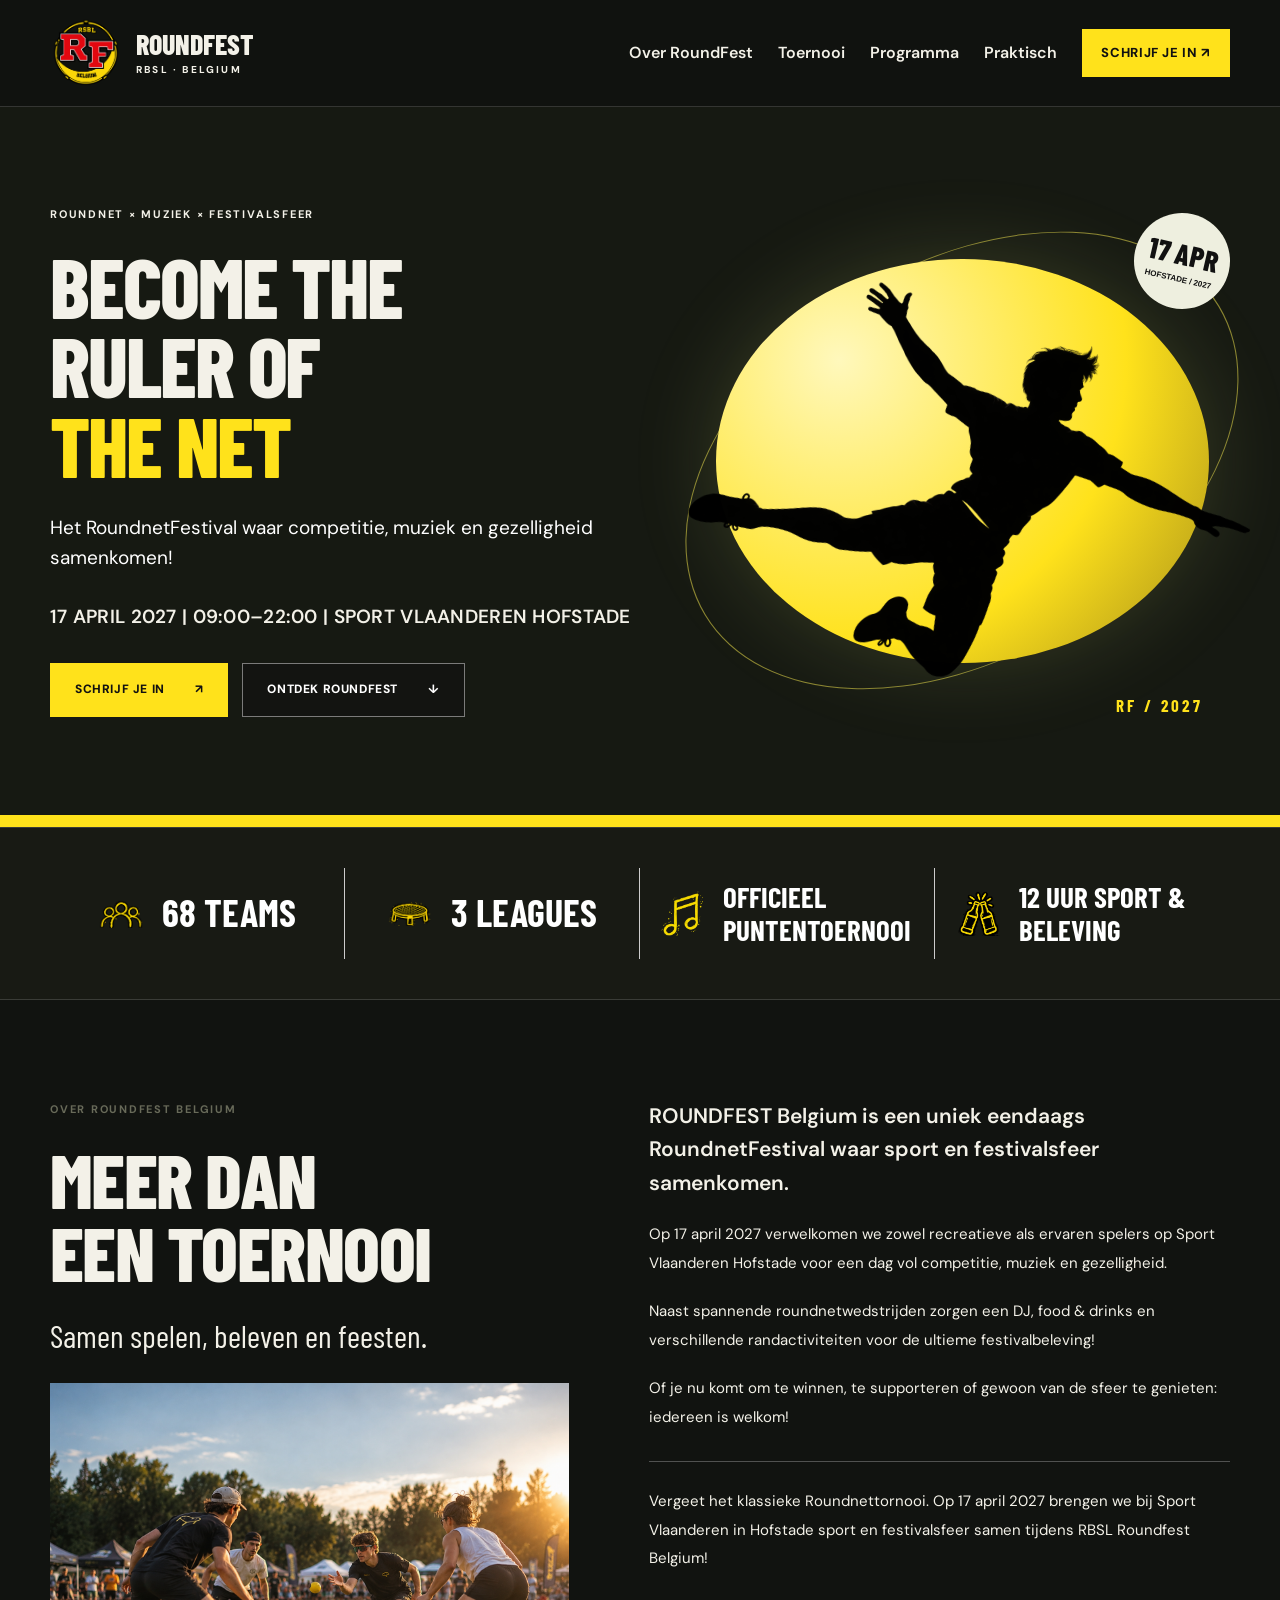
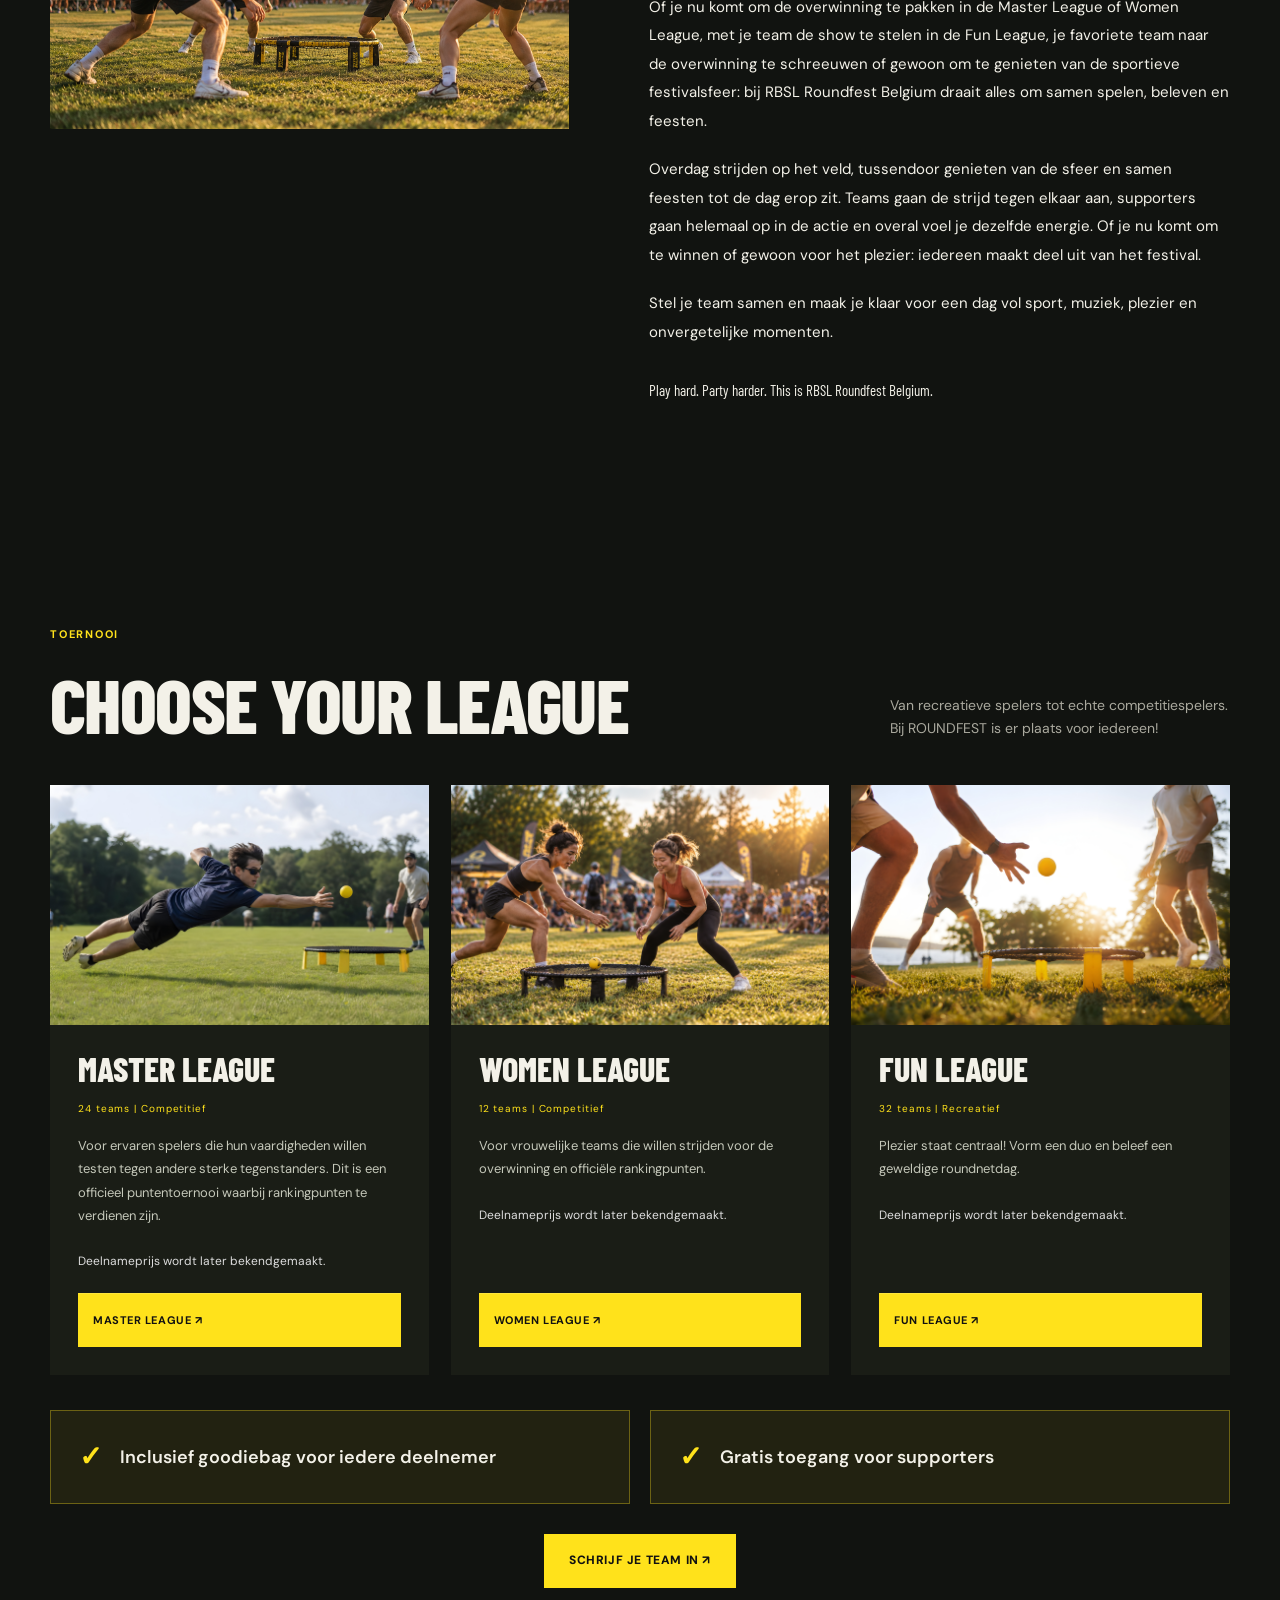
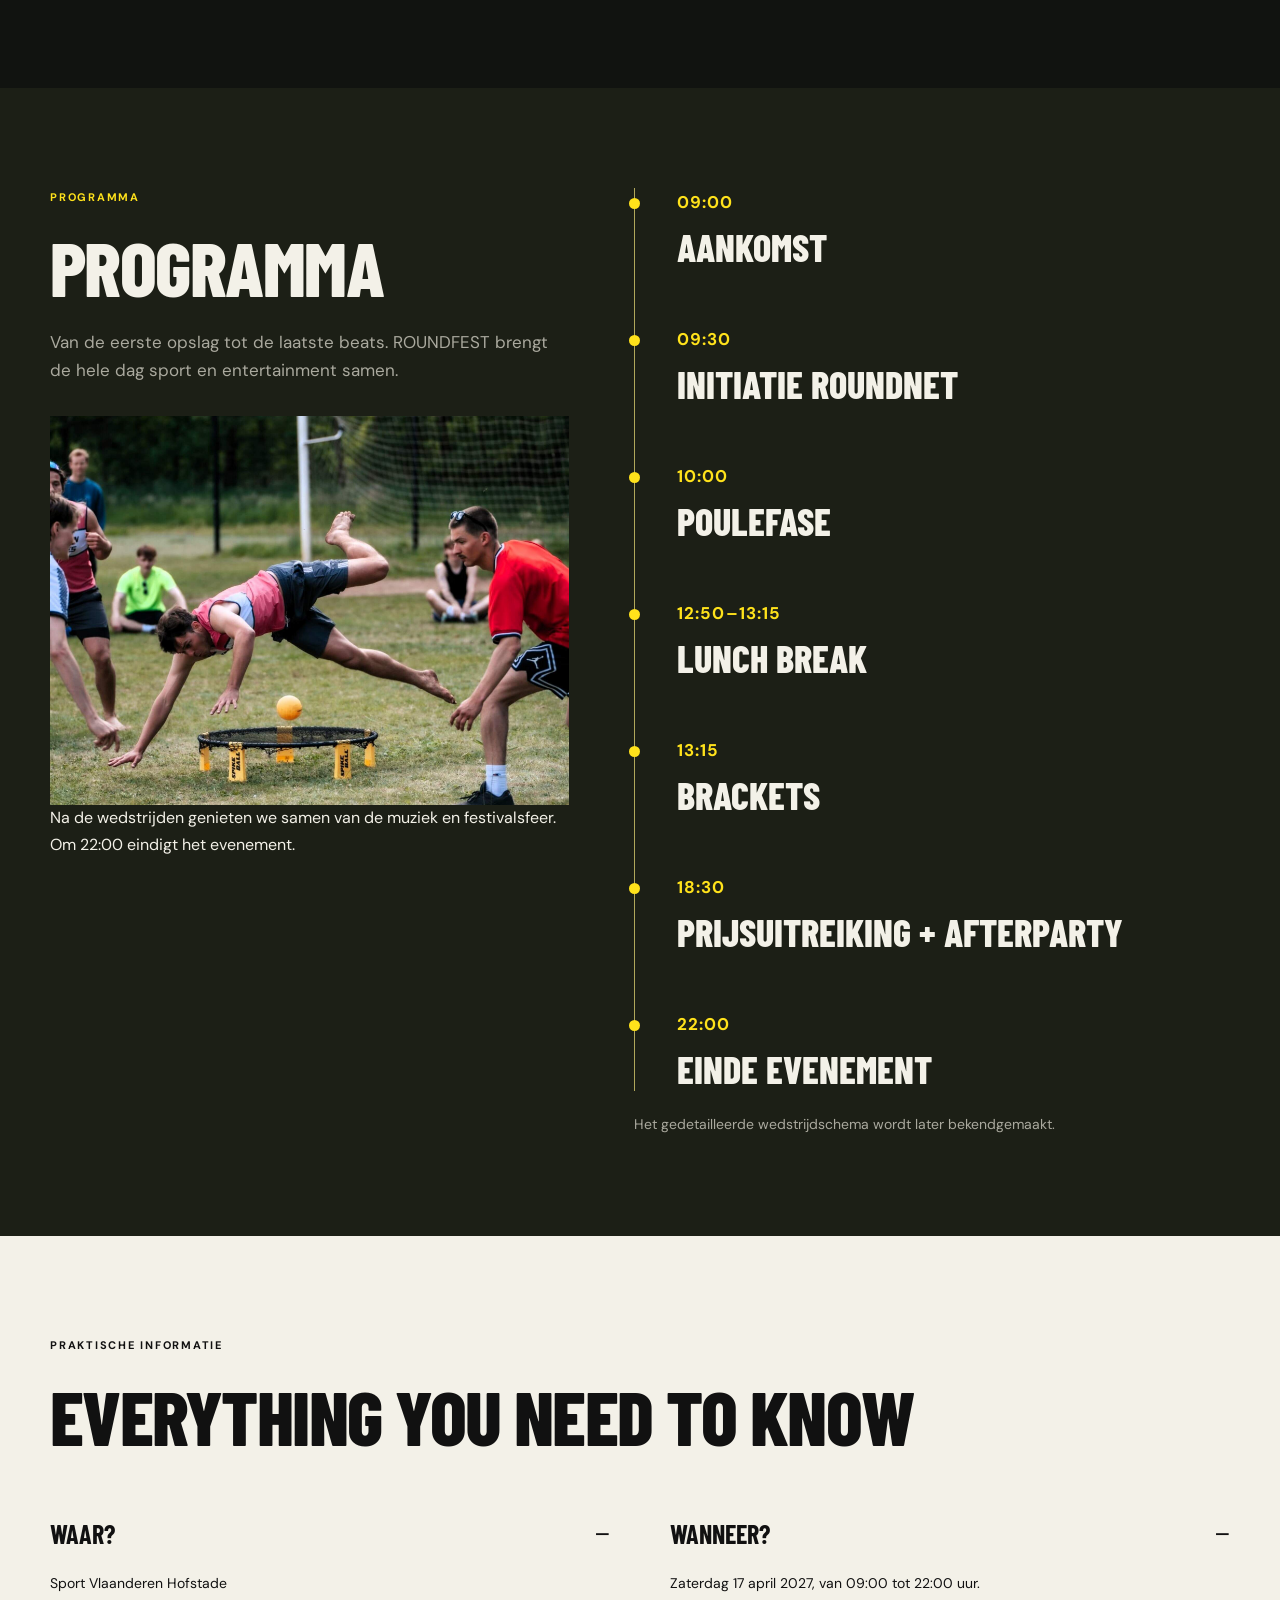
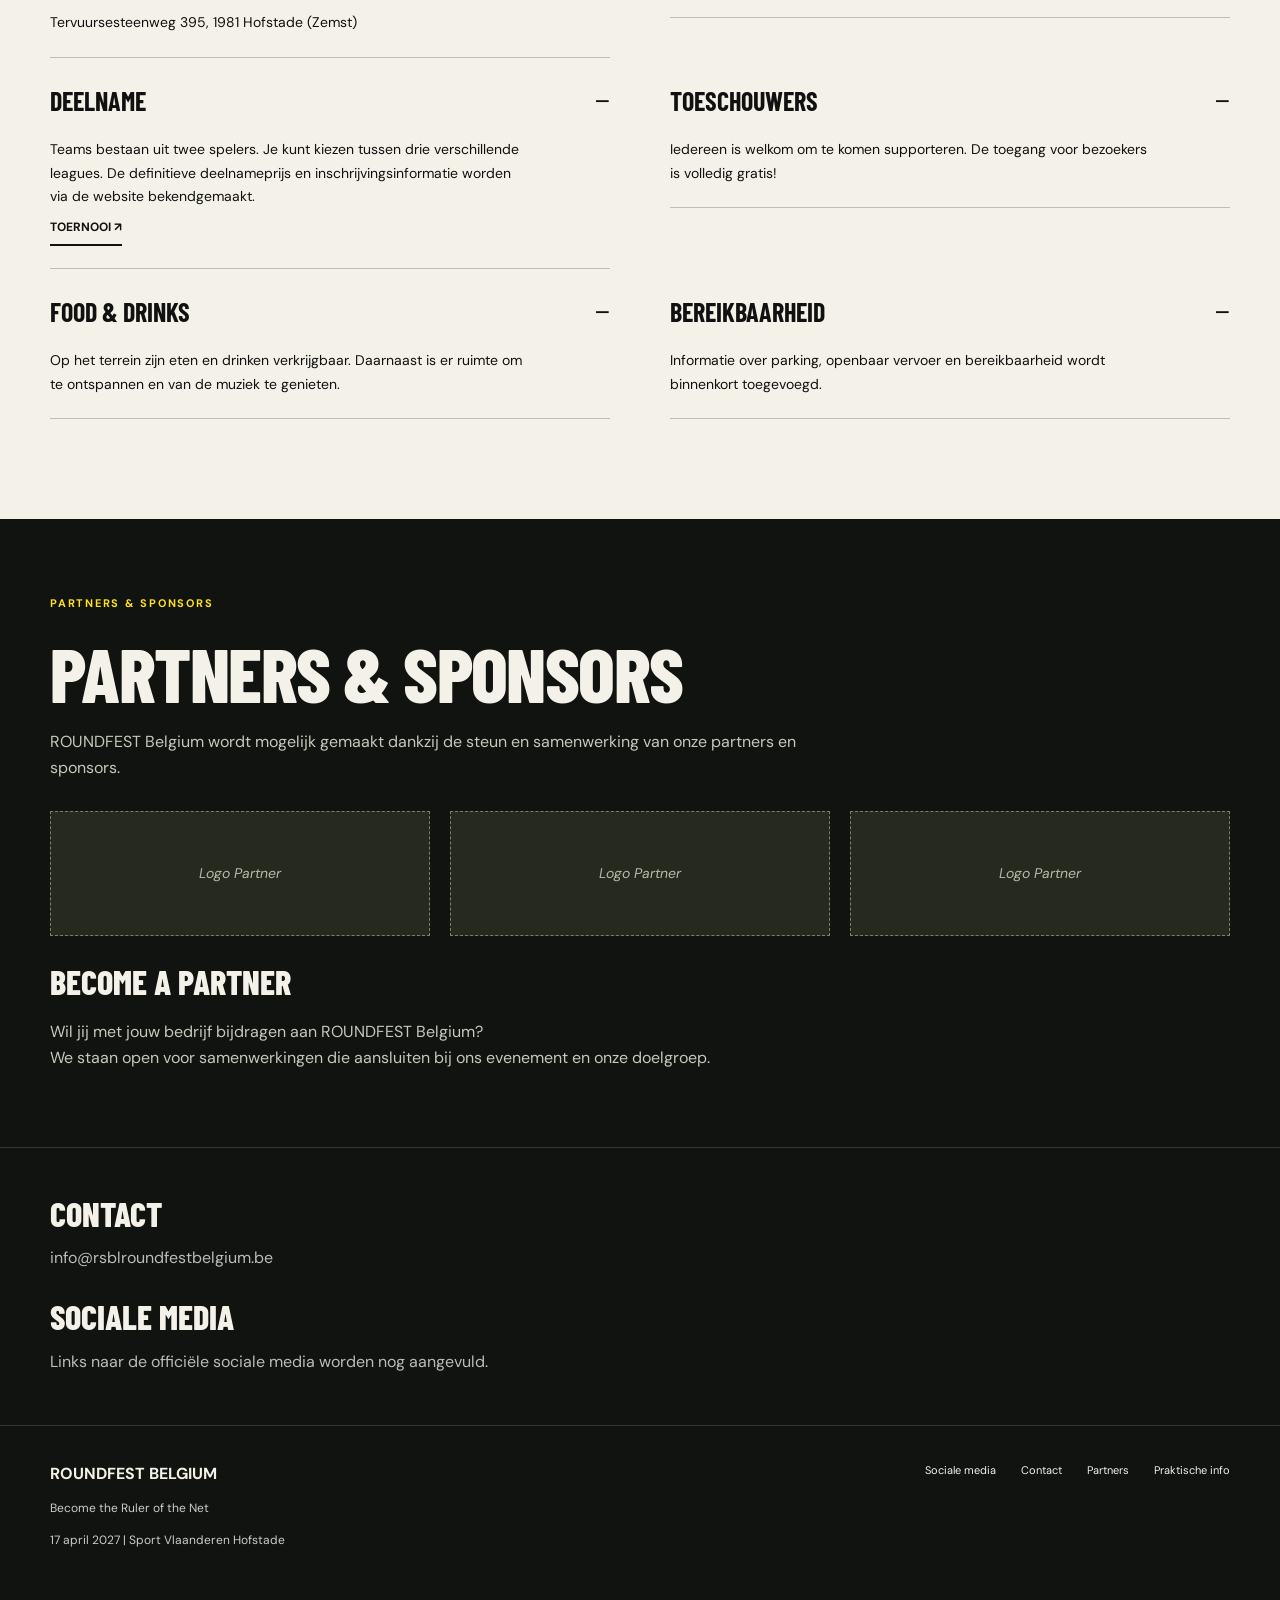
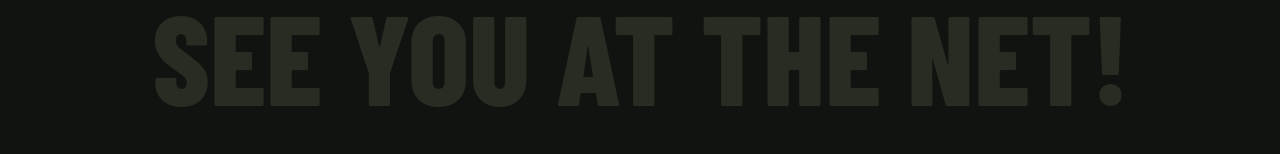
==== commit 30b3c4e0: "Keep existing contact email until domain migration" ====
--- a/Website files/voorstel2/index.html
+++ b/Website files/voorstel2/index.html
@@ -1 +1 @@
-<!doctype html><html lang="nl"><head><meta charset="utf-8"><meta name="color-scheme" content="only light"><meta name="viewport" content="width=device-width,initial-scale=1"><title>Roundfest Belgium — Become the Ruler of the Net</title><meta name="description" content="Roundfest Belgium, 17 april 2027 in Sport Vlaanderen Hofstade. Het RoundnetFestival waar competitie, muziek en gezelligheid samenkomen."><link rel="icon" href="assets/Logo.png"><link rel="stylesheet" href="style.css?v=20261031-review"></head><body class="court"><a class="skip" href="#main">Naar de inhoud</a><header><div class="wrap nav"><a class="brand" href="index.html"><img src="assets/Logo.png" alt="RF Belgium logo"><span>ROUNDFEST<small>RBSL · BELGIUM</small></span></a><button class="menu-toggle" type="button" aria-expanded="false" aria-controls="navigation">Menu</button><nav id="navigation" class="nav-links" aria-label="Hoofdnavigatie"><a href="#over">Over RoundFest</a><a href="#toernooi">Toernooi</a><a href="#programma">Programma</a><a href="#praktisch">Praktisch</a><a class="btn small" href="inschrijven.html">Schrijf je in ↗</a></nav></div></header><main id="main"><section class="hero"><div class="wrap hero-grid"><div><span class="kicker">ROUNDNET × MUZIEK × FESTIVALSFEER</span><h1>BECOME THE<br>RULER OF<br><span>THE NET</span></h1><p class="subtitle">Het RoundnetFestival waar competitie, muziek en gezelligheid samenkomen!</p><p class="date">17 APRIL 2027 | 09:00–22:00 | SPORT VLAANDEREN HOFSTADE</p><div class="actions"><a class="btn" href="inschrijven.html">Schrijf je in <span aria-hidden="true">↗</span></a><a class="btn outline" href="#over">Ontdek Roundfest <span aria-hidden="true">↓</span></a></div></div><div class="player-composition"><div class="player-disc"></div><img src="assets/Sprong.png" alt="Silhouet van een roundnetspeler in actie"><div class="player-badge">17 APR<small>HOFSTADE / 2027</small></div><span class="player-edition">RF / 2027</span></div></div></section><section class="stats" aria-label="Vier kerngegevens"><div class="wrap stat-grid"><div class="stat"><img src="assets/Mannetjes.png" alt=""><strong class="">68 TEAMS</strong></div><div class="stat"><img src="assets/Net.png" alt=""><strong class="">3 LEAGUES</strong></div><div class="stat"><img src="assets/MuziekNoot.png" alt=""><strong class="long">OFFICIEEL PUNTENTOERNOOI</strong></div><div class="stat"><img src="assets/Drinkflesjes.png" alt=""><strong class="long">12 UUR SPORT & BELEVING</strong></div></div></section><section class="section intro" id="over"><div class="wrap intro-grid"><div><span class="kicker">Over Roundfest Belgium</span><h2>MEER DAN<br>EEN TOERNOOI</h2><p class="quote">Samen spelen, beleven en feesten.</p><img class="intro-photo" src="assets/meer-dan-een-toernooi.png" alt="Roundnetspelers op het gras met tenten en publiek op de achtergrond" loading="lazy"></div><div class="intro-text"><p class="lead">ROUNDFEST Belgium is een uniek eendaags RoundnetFestival waar sport en festivalsfeer samenkomen.</p><p>Op 17 april 2027 verwelkomen we zowel recreatieve als ervaren spelers op Sport Vlaanderen Hofstade voor een dag vol competitie, muziek en gezelligheid.</p><p>Naast spannende roundnetwedstrijden zorgen een DJ, food & drinks en verschillende randactiviteiten voor de ultieme festivalbeleving!</p><p>Of je nu komt om te winnen, te supporteren of gewoon van de sfeer te genieten: iedereen is welkom!</p><div class="extra-copy"><p>Vergeet het klassieke Roundnettornooi. Op 17 april 2027 brengen we bij Sport Vlaanderen in Hofstade sport en festivalsfeer samen tijdens RBSL Roundfest Belgium!</p><p>Of je nu komt om de overwinning te pakken in de Master League of Women League, met je team de show te stelen in de Fun League, je favoriete team naar de overwinning te schreeuwen of gewoon om te genieten van de sportieve festivalsfeer: bij RBSL Roundfest Belgium draait alles om samen spelen, beleven en feesten.</p><p>Overdag strijden op het veld, tussendoor genieten van de sfeer en samen feesten tot de dag erop zit. Teams gaan de strijd tegen elkaar aan, supporters gaan helemaal op in de actie en overal voel je dezelfde energie. Of je nu komt om te winnen of gewoon voor het plezier: iedereen maakt deel uit van het festival.</p><p>Stel je team samen en maak je klaar voor een dag vol sport, muziek, plezier en onvergetelijke momenten.</p><p class="quote">Play hard. Party harder. This is RBSL Roundfest Belgium.</p></div></div></div></section><section class="section" id="toernooi"><div class="wrap"><div class="section-head"><div><span class="kicker accent">Toernooi</span><h2>CHOOSE YOUR LEAGUE</h2></div><p>Van recreatieve spelers tot echte competitiespelers. Bij ROUNDFEST is er plaats voor iedereen!</p></div><div class="leagues"><article class="league"><div class="league-art"><img class="league-photo" src="assets/master-league-officieel.jpeg" alt="Spelers in actie tijdens een roundnetwedstrijd" loading="lazy"></div><div class="league-body"><h3>MASTER LEAGUE</h3><span class="meta">24 teams | Competitief</span><p>Voor ervaren spelers die hun vaardigheden willen testen tegen andere sterke tegenstanders. Dit is een officieel puntentoernooi waarbij rankingpunten te verdienen zijn.</p><p class="price">Deelnameprijs wordt later bekendgemaakt.</p><a class="btn" href="inschrijven.html?league=master">MASTER LEAGUE ↗</a></div></article><article class="league"><div class="league-art"><img class="league-photo" src="assets/women-league-officieel.png" alt="Roundnetspeelsters in actie rond het net" loading="lazy"></div><div class="league-body"><h3>WOMEN LEAGUE</h3><span class="meta">12 teams | Competitief</span><p>Voor vrouwelijke teams die willen strijden voor de overwinning en officiële rankingpunten.</p><p class="price">Deelnameprijs wordt later bekendgemaakt.</p><a class="btn" href="inschrijven.html?league=women">WOMEN LEAGUE ↗</a></div></article><article class="league"><div class="league-art"><img class="league-photo" src="assets/fun-league-officieel.jpeg" alt="Groep spelers rond een roundnet op het gras" loading="lazy"></div><div class="league-body"><h3>FUN LEAGUE</h3><span class="meta">32 teams | Recreatief</span><p>Plezier staat centraal! Vorm een duo en beleef een geweldige roundnetdag.</p><p class="price">Deelnameprijs wordt later bekendgemaakt.</p><a class="btn" href="inschrijven.html?league=fun">FUN LEAGUE ↗</a></div></article></div><div class="perks"><span>Inclusief goodiebag voor iedere deelnemer</span><span>Gratis toegang voor supporters</span></div><div class="section-cta"><a class="btn" href="inschrijven.html">Schrijf je team in ↗</a></div></div></section><section class="section program" id="programma"><div class="wrap program-grid"><div><span class="kicker accent">Programma</span><h2>PROGRAMMA</h2><p class="summary">Van de eerste opslag tot de laatste beats. ROUNDFEST brengt de hele dag sport en entertainment samen.</p><div class="program-images program-images--single"><img class="program-photo" src="assets/roundnetwedstrijden.jpg" alt="Roundnetspeler duikt naar de bal tijdens een wedstrijd" loading="lazy"><div class="placeholder" hidden><span>foto van de mensen die de muziek komen doen</span></div></div><p>Na de wedstrijden genieten we samen van de muziek en festivalsfeer. Om 22:00 eindigt het evenement.</p></div><div><div class="timeline"><div class="event"><time>09:00</time><h3>AANKOMST</h3></div><div class="event"><time>09:30</time><h3>INITIATIE ROUNDNET</h3></div><div class="event"><time>10:00</time><h3>POULEFASE</h3></div><div class="event"><time>12:50–13:15</time><h3>LUNCH BREAK</h3></div><div class="event"><time>13:15</time><h3>BRACKETS</h3></div><div class="event"><time>18:30</time><h3>PRIJSUITREIKING + AFTERPARTY</h3></div><div class="event"><time>22:00</time><h3>EINDE EVENEMENT</h3></div></div><p class="schedule-note">Het gedetailleerde wedstrijdschema wordt later bekendgemaakt.</p></div></div></section><section class="section info" id="praktisch"><div class="wrap"><span class="kicker">Praktische informatie</span><h2>EVERYTHING YOU NEED TO KNOW</h2><div class="faq"><details open><summary>WAAR?</summary><p>Sport Vlaanderen Hofstade</p><p>Tervuursesteenweg 395, 1981 Hofstade (Zemst)</p></details><details open><summary>WANNEER?</summary><p>Zaterdag 17 april 2027, van 09:00 tot 22:00 uur.</p></details><details open><summary>DEELNAME</summary><p>Teams bestaan uit twee spelers. Je kunt kiezen tussen drie verschillende leagues. De definitieve deelnameprijs en inschrijvingsinformatie worden via de website bekendgemaakt.</p><a class="text-link" href="#toernooi">Toernooi ↗</a></details><details open><summary>TOESCHOUWERS</summary><p>Iedereen is welkom om te komen supporteren. De toegang voor bezoekers is volledig gratis!</p></details><details open><summary>FOOD & DRINKS</summary><p>Op het terrein zijn eten en drinken verkrijgbaar. Daarnaast is er ruimte om te ontspannen en van de muziek te genieten.</p></details><details open><summary>BEREIKBAARHEID</summary><p>Informatie over parking, openbaar vervoer en bereikbaarheid wordt binnenkort toegevoegd.</p></details></div></div></section><section class="partners-section" id="partners"><div class="wrap"><span class="kicker accent">Partners & sponsors</span><h2>PARTNERS & SPONSORS</h2><p>ROUNDFEST Belgium wordt mogelijk gemaakt dankzij de steun en samenwerking van onze partners en sponsors.</p><div class="sponsor-slots"><div class="placeholder"><span class="slot">Logo Partner</span></div><div class="placeholder"><span class="slot">Logo Partner</span></div><div class="placeholder"><span class="slot">Logo Partner</span></div></div><h3>BECOME A PARTNER</h3><p>Wil jij met jouw bedrijf bijdragen aan ROUNDFEST Belgium?<br>We staan open voor samenwerkingen die aansluiten bij ons evenement en onze doelgroep.</p></div></section><section class="contact-section" id="contact"><div class="wrap"><h3>CONTACT</h3><p><a href="mailto:info@rbslroundfestbelgium.be">info@rbslroundfestbelgium.be</a></p><div id="socials"><h3 style="margin-top:30px">SOCIALE MEDIA</h3><p>Links naar de officiële sociale media worden nog aangevuld.</p></div></div></section></main><footer><div class="wrap"><div class="footer-row"><div class="footer-brand"><strong>ROUNDFEST BELGIUM</strong><small>Become the Ruler of the Net</small><small>17 april 2027 | Sport Vlaanderen Hofstade</small></div><nav class="footer-links" aria-label="Footernavigatie"><a href="index.html#socials">Sociale media</a><a href="mailto:info@rbslroundfestbelgium.be">Contact</a><a href="index.html#partners">Partners</a><a href="index.html#praktisch">Praktische info</a></nav></div><p class="endline">SEE YOU AT THE NET!</p></div></footer><script src="app.js"></script></body></html>+<!doctype html><html lang="nl"><head><meta charset="utf-8"><meta name="color-scheme" content="only light"><meta name="viewport" content="width=device-width,initial-scale=1"><title>Roundfest Belgium — Become the Ruler of the Net</title><meta name="description" content="Roundfest Belgium, 17 april 2027 in Sport Vlaanderen Hofstade. Het RoundnetFestival waar competitie, muziek en gezelligheid samenkomen."><link rel="icon" href="assets/Logo.png"><link rel="stylesheet" href="style.css?v=20261031-review"></head><body class="court"><a class="skip" href="#main">Naar de inhoud</a><header><div class="wrap nav"><a class="brand" href="index.html"><img src="assets/Logo.png" alt="RF Belgium logo"><span>ROUNDFEST<small>RBSL · BELGIUM</small></span></a><button class="menu-toggle" type="button" aria-expanded="false" aria-controls="navigation">Menu</button><nav id="navigation" class="nav-links" aria-label="Hoofdnavigatie"><a href="#over">Over RoundFest</a><a href="#toernooi">Toernooi</a><a href="#programma">Programma</a><a href="#praktisch">Praktisch</a><a class="btn small" href="inschrijven.html">Schrijf je in ↗</a></nav></div></header><main id="main"><section class="hero"><div class="wrap hero-grid"><div><span class="kicker">ROUNDNET × MUZIEK × FESTIVALSFEER</span><h1>BECOME THE<br>RULER OF<br><span>THE NET</span></h1><p class="subtitle">Het RoundnetFestival waar competitie, muziek en gezelligheid samenkomen!</p><p class="date">17 APRIL 2027 | 09:00–22:00 | SPORT VLAANDEREN HOFSTADE</p><div class="actions"><a class="btn" href="inschrijven.html">Schrijf je in <span aria-hidden="true">↗</span></a><a class="btn outline" href="#over">Ontdek Roundfest <span aria-hidden="true">↓</span></a></div></div><div class="player-composition"><div class="player-disc"></div><img src="assets/Sprong.png" alt="Silhouet van een roundnetspeler in actie"><div class="player-badge">17 APR<small>HOFSTADE / 2027</small></div><span class="player-edition">RF / 2027</span></div></div></section><section class="stats" aria-label="Vier kerngegevens"><div class="wrap stat-grid"><div class="stat"><img src="assets/Mannetjes.png" alt=""><strong class="">68 TEAMS</strong></div><div class="stat"><img src="assets/Net.png" alt=""><strong class="">3 LEAGUES</strong></div><div class="stat"><img src="assets/MuziekNoot.png" alt=""><strong class="long">OFFICIEEL PUNTENTOERNOOI</strong></div><div class="stat"><img src="assets/Drinkflesjes.png" alt=""><strong class="long">12 UUR SPORT & BELEVING</strong></div></div></section><section class="section intro" id="over"><div class="wrap intro-grid"><div><span class="kicker">Over Roundfest Belgium</span><h2>MEER DAN<br>EEN TOERNOOI</h2><p class="quote">Samen spelen, beleven en feesten.</p><img class="intro-photo" src="assets/meer-dan-een-toernooi.png" alt="Roundnetspelers op het gras met tenten en publiek op de achtergrond" loading="lazy"></div><div class="intro-text"><p class="lead">ROUNDFEST Belgium is een uniek eendaags RoundnetFestival waar sport en festivalsfeer samenkomen.</p><p>Op 17 april 2027 verwelkomen we zowel recreatieve als ervaren spelers op Sport Vlaanderen Hofstade voor een dag vol competitie, muziek en gezelligheid.</p><p>Naast spannende roundnetwedstrijden zorgen een DJ, food & drinks en verschillende randactiviteiten voor de ultieme festivalbeleving!</p><p>Of je nu komt om te winnen, te supporteren of gewoon van de sfeer te genieten: iedereen is welkom!</p><div class="extra-copy"><p>Vergeet het klassieke Roundnettornooi. Op 17 april 2027 brengen we bij Sport Vlaanderen in Hofstade sport en festivalsfeer samen tijdens RBSL Roundfest Belgium!</p><p>Of je nu komt om de overwinning te pakken in de Master League of Women League, met je team de show te stelen in de Fun League, je favoriete team naar de overwinning te schreeuwen of gewoon om te genieten van de sportieve festivalsfeer: bij RBSL Roundfest Belgium draait alles om samen spelen, beleven en feesten.</p><p>Overdag strijden op het veld, tussendoor genieten van de sfeer en samen feesten tot de dag erop zit. Teams gaan de strijd tegen elkaar aan, supporters gaan helemaal op in de actie en overal voel je dezelfde energie. Of je nu komt om te winnen of gewoon voor het plezier: iedereen maakt deel uit van het festival.</p><p>Stel je team samen en maak je klaar voor een dag vol sport, muziek, plezier en onvergetelijke momenten.</p><p class="quote">Play hard. Party harder. This is RBSL Roundfest Belgium.</p></div></div></div></section><section class="section" id="toernooi"><div class="wrap"><div class="section-head"><div><span class="kicker accent">Toernooi</span><h2>CHOOSE YOUR LEAGUE</h2></div><p>Van recreatieve spelers tot echte competitiespelers. Bij ROUNDFEST is er plaats voor iedereen!</p></div><div class="leagues"><article class="league"><div class="league-art"><img class="league-photo" src="assets/master-league-officieel.jpeg" alt="Spelers in actie tijdens een roundnetwedstrijd" loading="lazy"></div><div class="league-body"><h3>MASTER LEAGUE</h3><span class="meta">24 teams | Competitief</span><p>Voor ervaren spelers die hun vaardigheden willen testen tegen andere sterke tegenstanders. Dit is een officieel puntentoernooi waarbij rankingpunten te verdienen zijn.</p><p class="price">Deelnameprijs wordt later bekendgemaakt.</p><a class="btn" href="inschrijven.html?league=master">MASTER LEAGUE ↗</a></div></article><article class="league"><div class="league-art"><img class="league-photo" src="assets/women-league-officieel.png" alt="Roundnetspeelsters in actie rond het net" loading="lazy"></div><div class="league-body"><h3>WOMEN LEAGUE</h3><span class="meta">12 teams | Competitief</span><p>Voor vrouwelijke teams die willen strijden voor de overwinning en officiële rankingpunten.</p><p class="price">Deelnameprijs wordt later bekendgemaakt.</p><a class="btn" href="inschrijven.html?league=women">WOMEN LEAGUE ↗</a></div></article><article class="league"><div class="league-art"><img class="league-photo" src="assets/fun-league-officieel.jpeg" alt="Groep spelers rond een roundnet op het gras" loading="lazy"></div><div class="league-body"><h3>FUN LEAGUE</h3><span class="meta">32 teams | Recreatief</span><p>Plezier staat centraal! Vorm een duo en beleef een geweldige roundnetdag.</p><p class="price">Deelnameprijs wordt later bekendgemaakt.</p><a class="btn" href="inschrijven.html?league=fun">FUN LEAGUE ↗</a></div></article></div><div class="perks"><span>Inclusief goodiebag voor iedere deelnemer</span><span>Gratis toegang voor supporters</span></div><div class="section-cta"><a class="btn" href="inschrijven.html">Schrijf je team in ↗</a></div></div></section><section class="section program" id="programma"><div class="wrap program-grid"><div><span class="kicker accent">Programma</span><h2>PROGRAMMA</h2><p class="summary">Van de eerste opslag tot de laatste beats. ROUNDFEST brengt de hele dag sport en entertainment samen.</p><div class="program-images program-images--single"><img class="program-photo" src="assets/roundnetwedstrijden.jpg" alt="Roundnetspeler duikt naar de bal tijdens een wedstrijd" loading="lazy"><div class="placeholder" hidden><span>foto van de mensen die de muziek komen doen</span></div></div><p>Na de wedstrijden genieten we samen van de muziek en festivalsfeer. Om 22:00 eindigt het evenement.</p></div><div><div class="timeline"><div class="event"><time>09:00</time><h3>AANKOMST</h3></div><div class="event"><time>09:30</time><h3>INITIATIE ROUNDNET</h3></div><div class="event"><time>10:00</time><h3>POULEFASE</h3></div><div class="event"><time>12:50–13:15</time><h3>LUNCH BREAK</h3></div><div class="event"><time>13:15</time><h3>BRACKETS</h3></div><div class="event"><time>18:30</time><h3>PRIJSUITREIKING + AFTERPARTY</h3></div><div class="event"><time>22:00</time><h3>EINDE EVENEMENT</h3></div></div><p class="schedule-note">Het gedetailleerde wedstrijdschema wordt later bekendgemaakt.</p></div></div></section><section class="section info" id="praktisch"><div class="wrap"><span class="kicker">Praktische informatie</span><h2>EVERYTHING YOU NEED TO KNOW</h2><div class="faq"><details open><summary>WAAR?</summary><p>Sport Vlaanderen Hofstade</p><p>Tervuursesteenweg 395, 1981 Hofstade (Zemst)</p></details><details open><summary>WANNEER?</summary><p>Zaterdag 17 april 2027, van 09:00 tot 22:00 uur.</p></details><details open><summary>DEELNAME</summary><p>Teams bestaan uit twee spelers. Je kunt kiezen tussen drie verschillende leagues. De definitieve deelnameprijs en inschrijvingsinformatie worden via de website bekendgemaakt.</p><a class="text-link" href="#toernooi">Toernooi ↗</a></details><details open><summary>TOESCHOUWERS</summary><p>Iedereen is welkom om te komen supporteren. De toegang voor bezoekers is volledig gratis!</p></details><details open><summary>FOOD & DRINKS</summary><p>Op het terrein zijn eten en drinken verkrijgbaar. Daarnaast is er ruimte om te ontspannen en van de muziek te genieten.</p></details><details open><summary>BEREIKBAARHEID</summary><p>Informatie over parking, openbaar vervoer en bereikbaarheid wordt binnenkort toegevoegd.</p></details></div></div></section><section class="partners-section" id="partners"><div class="wrap"><span class="kicker accent">Partners & sponsors</span><h2>PARTNERS & SPONSORS</h2><p>ROUNDFEST Belgium wordt mogelijk gemaakt dankzij de steun en samenwerking van onze partners en sponsors.</p><div class="sponsor-slots"><div class="placeholder"><span class="slot">Logo Partner</span></div><div class="placeholder"><span class="slot">Logo Partner</span></div><div class="placeholder"><span class="slot">Logo Partner</span></div></div><h3>BECOME A PARTNER</h3><p>Wil jij met jouw bedrijf bijdragen aan ROUNDFEST Belgium?<br>We staan open voor samenwerkingen die aansluiten bij ons evenement en onze doelgroep.</p></div></section><section class="contact-section" id="contact"><div class="wrap"><h3>CONTACT</h3><p><a href="mailto:info@rsblroundfestbelgium.be">info@rsblroundfestbelgium.be</a></p><div id="socials"><h3 style="margin-top:30px">SOCIALE MEDIA</h3><p>Links naar de officiële sociale media worden nog aangevuld.</p></div></div></section></main><footer><div class="wrap"><div class="footer-row"><div class="footer-brand"><strong>ROUNDFEST BELGIUM</strong><small>Become the Ruler of the Net</small><small>17 april 2027 | Sport Vlaanderen Hofstade</small></div><nav class="footer-links" aria-label="Footernavigatie"><a href="index.html#socials">Sociale media</a><a href="mailto:info@rsblroundfestbelgium.be">Contact</a><a href="index.html#partners">Partners</a><a href="index.html#praktisch">Praktische info</a></nav></div><p class="endline">SEE YOU AT THE NET!</p></div></footer><script src="app.js"></script></body></html>
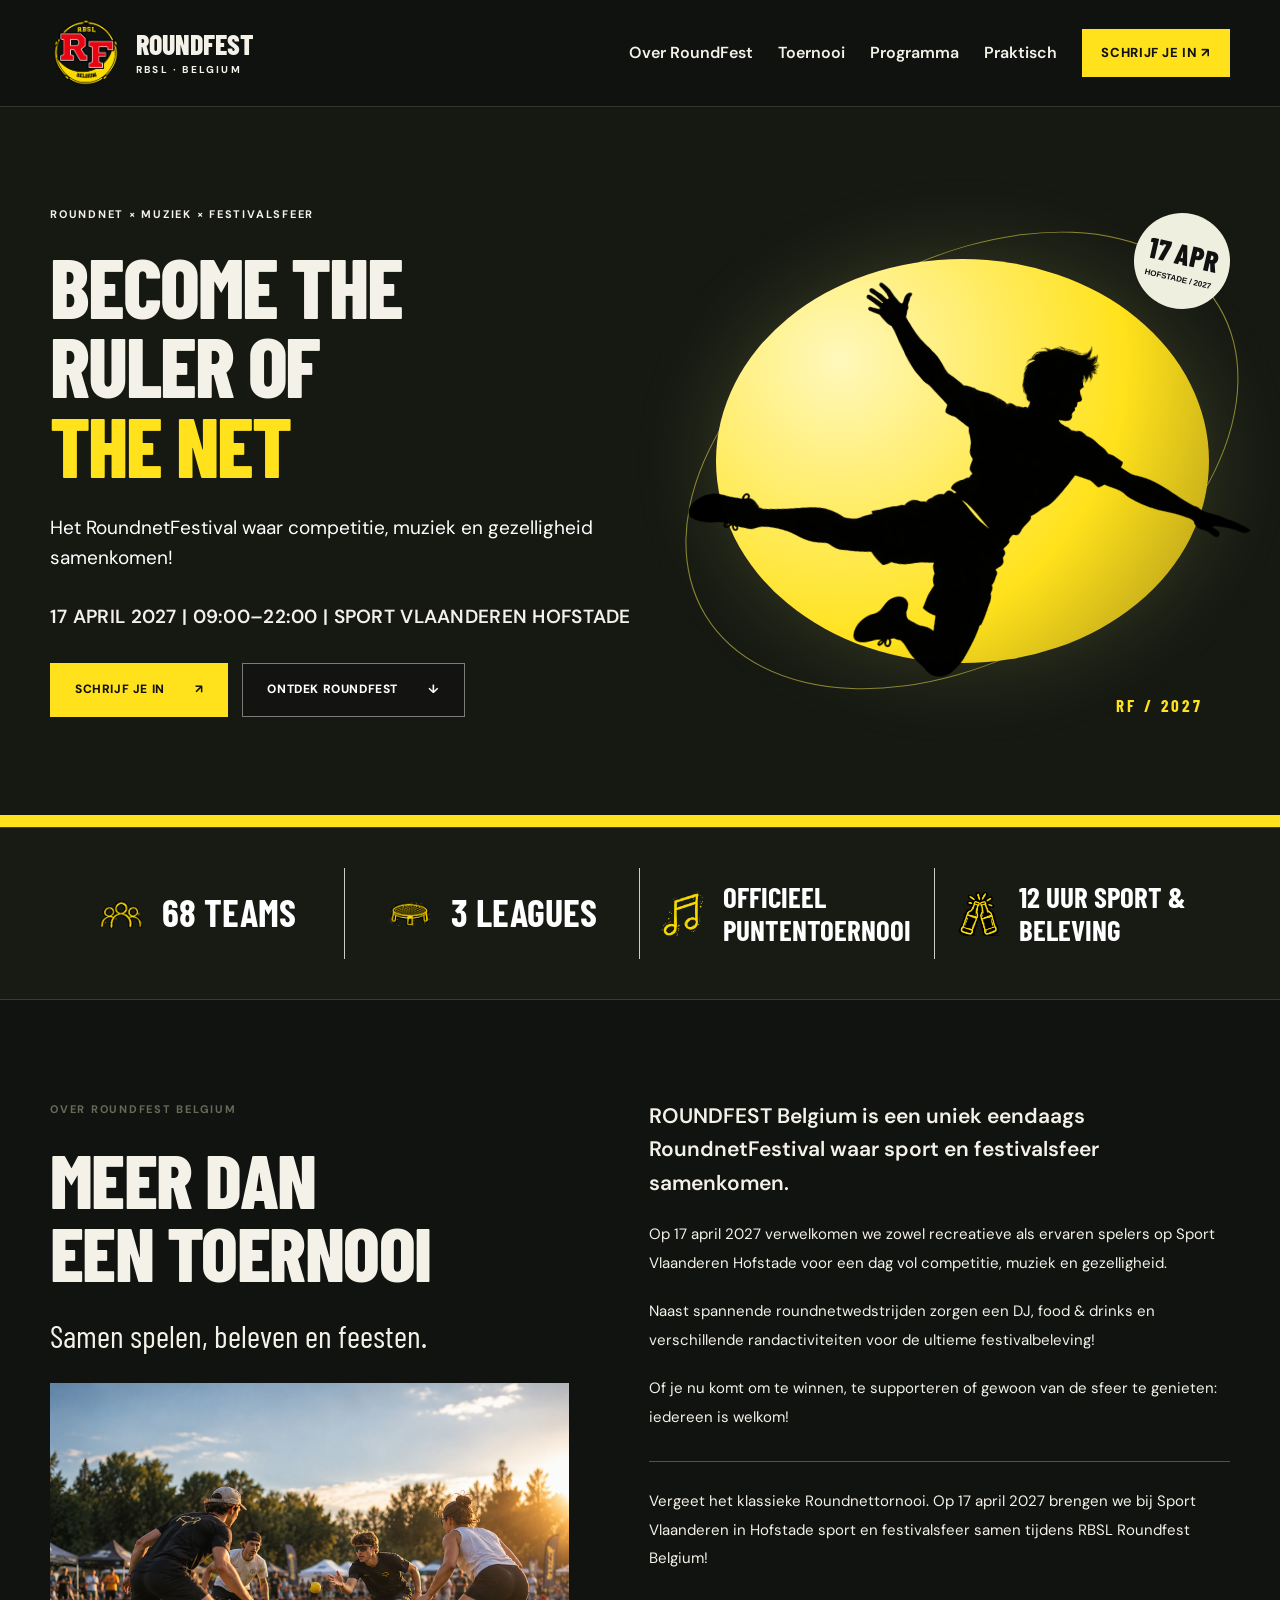
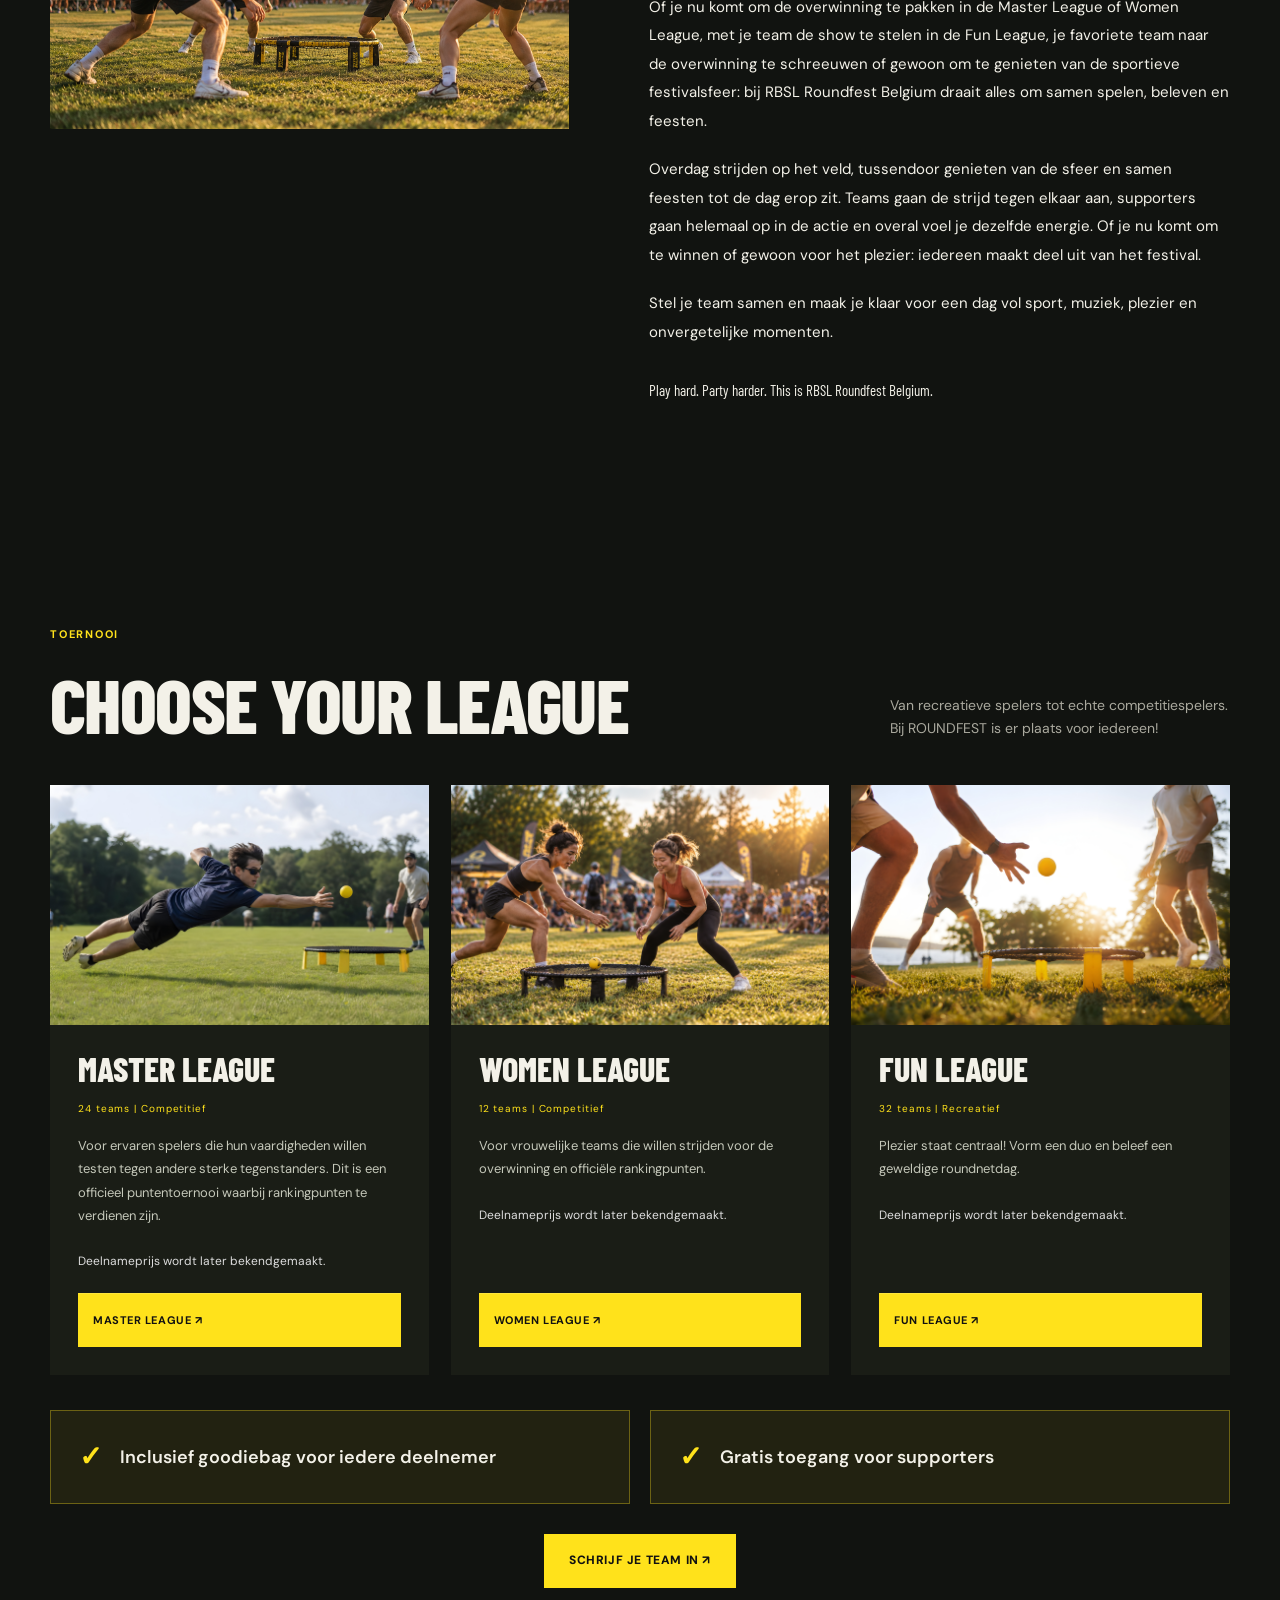
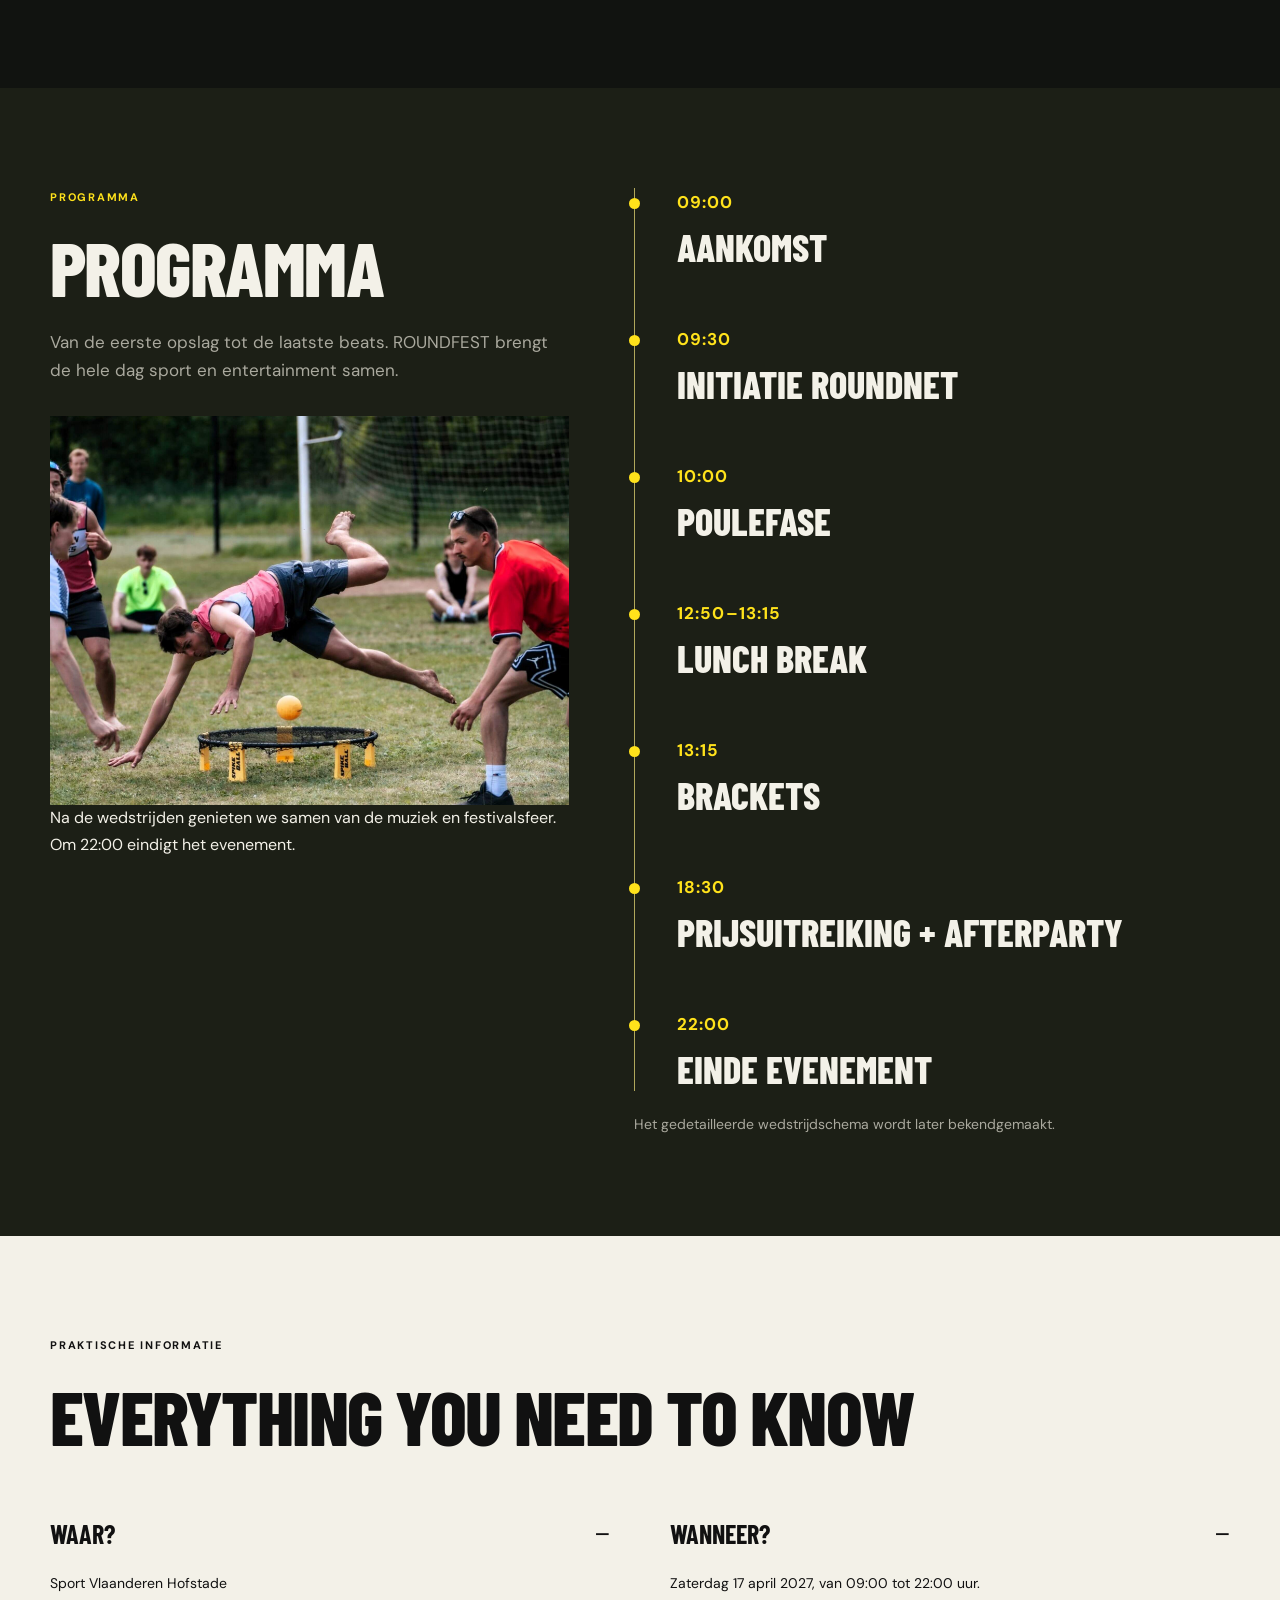
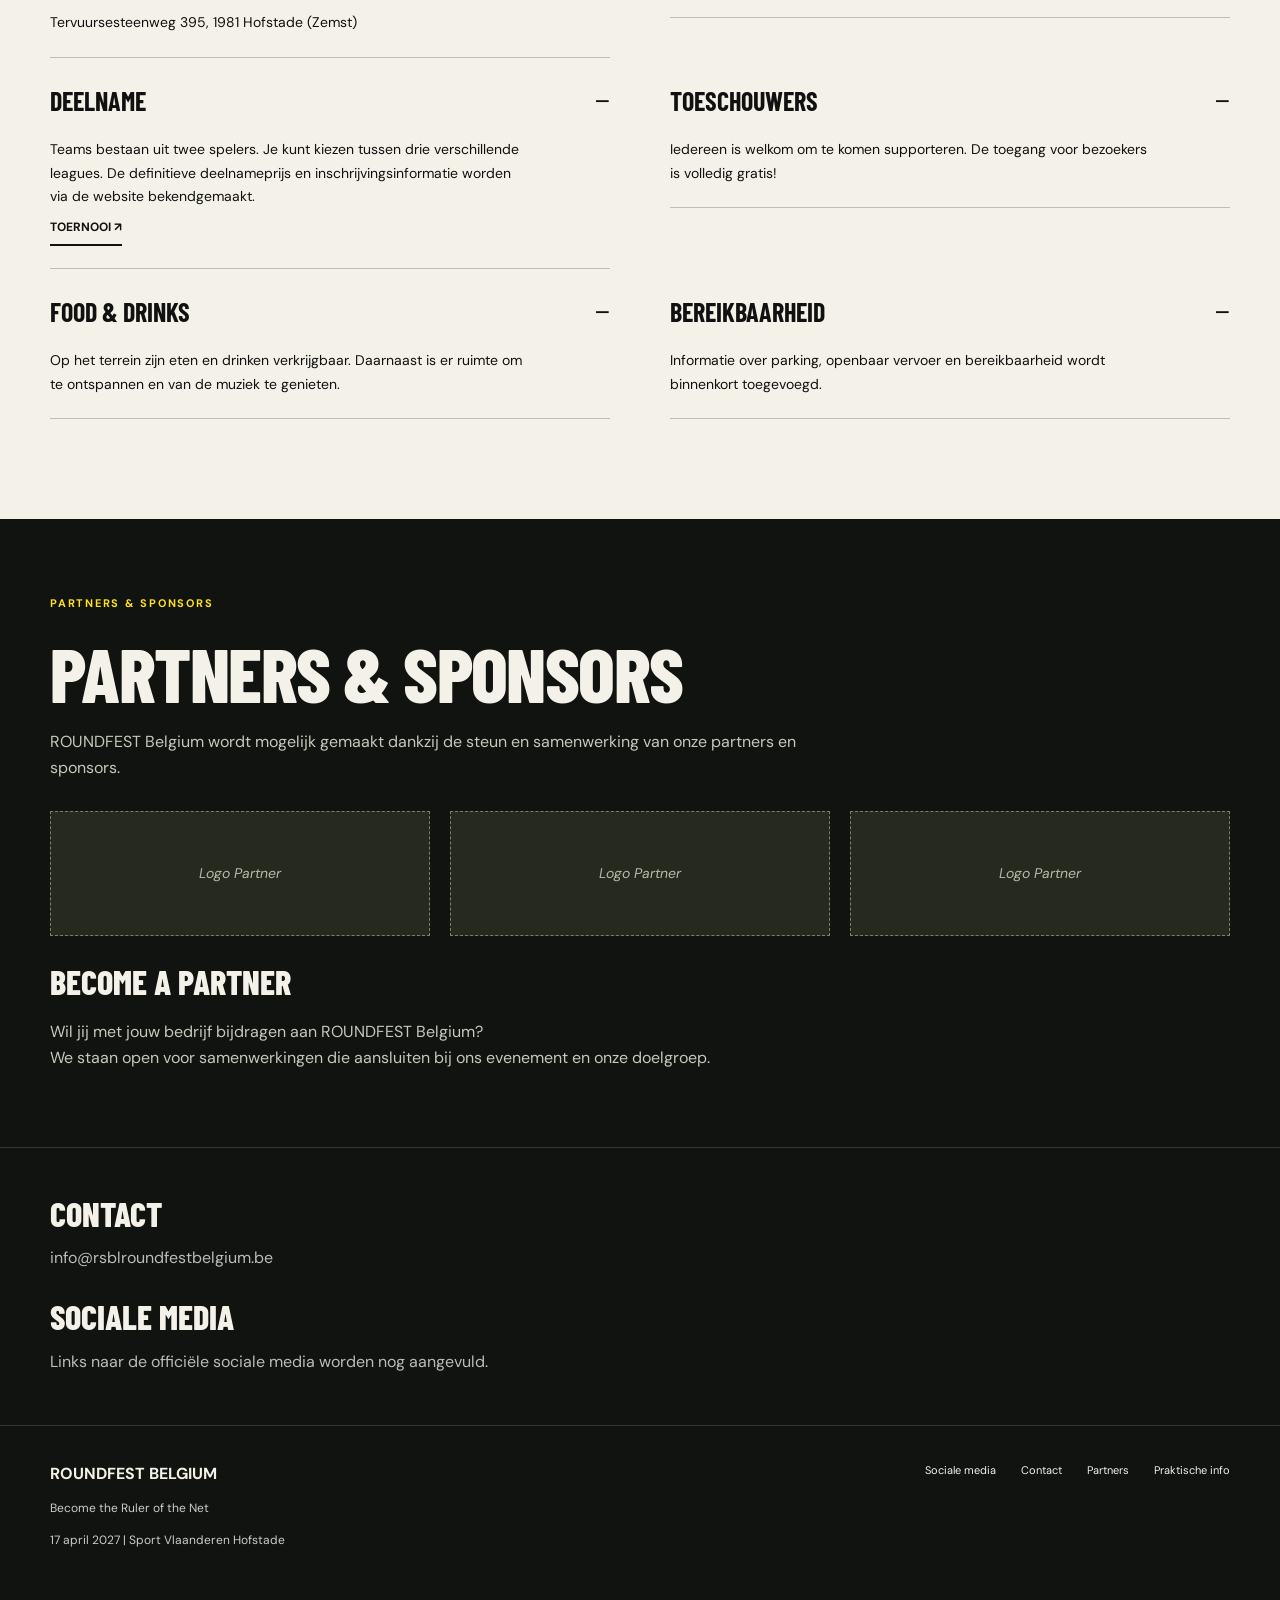
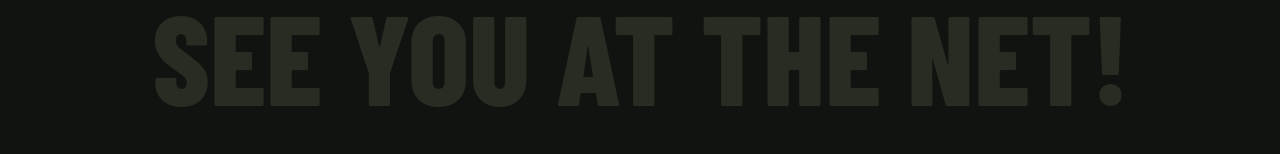
==== commit 9e51eae6: "Replace outdated logo with corrected RBSL artwork" ====
--- a/Website files/voorstel2/index.html
+++ b/Website files/voorstel2/index.html
@@ -1 +1 @@
-<!doctype html><html lang="nl"><head><meta charset="utf-8"><meta name="color-scheme" content="only light"><meta name="viewport" content="width=device-width,initial-scale=1"><title>Roundfest Belgium — Become the Ruler of the Net</title><meta name="description" content="Roundfest Belgium, 17 april 2027 in Sport Vlaanderen Hofstade. Het RoundnetFestival waar competitie, muziek en gezelligheid samenkomen."><link rel="icon" href="assets/Logo.png"><link rel="stylesheet" href="style.css?v=20261031-review"></head><body class="court"><a class="skip" href="#main">Naar de inhoud</a><header><div class="wrap nav"><a class="brand" href="index.html"><img src="assets/Logo.png" alt="RF Belgium logo"><span>ROUNDFEST<small>RBSL · BELGIUM</small></span></a><button class="menu-toggle" type="button" aria-expanded="false" aria-controls="navigation">Menu</button><nav id="navigation" class="nav-links" aria-label="Hoofdnavigatie"><a href="#over">Over RoundFest</a><a href="#toernooi">Toernooi</a><a href="#programma">Programma</a><a href="#praktisch">Praktisch</a><a class="btn small" href="inschrijven.html">Schrijf je in ↗</a></nav></div></header><main id="main"><section class="hero"><div class="wrap hero-grid"><div><span class="kicker">ROUNDNET × MUZIEK × FESTIVALSFEER</span><h1>BECOME THE<br>RULER OF<br><span>THE NET</span></h1><p class="subtitle">Het RoundnetFestival waar competitie, muziek en gezelligheid samenkomen!</p><p class="date">17 APRIL 2027 | 09:00–22:00 | SPORT VLAANDEREN HOFSTADE</p><div class="actions"><a class="btn" href="inschrijven.html">Schrijf je in <span aria-hidden="true">↗</span></a><a class="btn outline" href="#over">Ontdek Roundfest <span aria-hidden="true">↓</span></a></div></div><div class="player-composition"><div class="player-disc"></div><img src="assets/Sprong.png" alt="Silhouet van een roundnetspeler in actie"><div class="player-badge">17 APR<small>HOFSTADE / 2027</small></div><span class="player-edition">RF / 2027</span></div></div></section><section class="stats" aria-label="Vier kerngegevens"><div class="wrap stat-grid"><div class="stat"><img src="assets/Mannetjes.png" alt=""><strong class="">68 TEAMS</strong></div><div class="stat"><img src="assets/Net.png" alt=""><strong class="">3 LEAGUES</strong></div><div class="stat"><img src="assets/MuziekNoot.png" alt=""><strong class="long">OFFICIEEL PUNTENTOERNOOI</strong></div><div class="stat"><img src="assets/Drinkflesjes.png" alt=""><strong class="long">12 UUR SPORT & BELEVING</strong></div></div></section><section class="section intro" id="over"><div class="wrap intro-grid"><div><span class="kicker">Over Roundfest Belgium</span><h2>MEER DAN<br>EEN TOERNOOI</h2><p class="quote">Samen spelen, beleven en feesten.</p><img class="intro-photo" src="assets/meer-dan-een-toernooi.png" alt="Roundnetspelers op het gras met tenten en publiek op de achtergrond" loading="lazy"></div><div class="intro-text"><p class="lead">ROUNDFEST Belgium is een uniek eendaags RoundnetFestival waar sport en festivalsfeer samenkomen.</p><p>Op 17 april 2027 verwelkomen we zowel recreatieve als ervaren spelers op Sport Vlaanderen Hofstade voor een dag vol competitie, muziek en gezelligheid.</p><p>Naast spannende roundnetwedstrijden zorgen een DJ, food & drinks en verschillende randactiviteiten voor de ultieme festivalbeleving!</p><p>Of je nu komt om te winnen, te supporteren of gewoon van de sfeer te genieten: iedereen is welkom!</p><div class="extra-copy"><p>Vergeet het klassieke Roundnettornooi. Op 17 april 2027 brengen we bij Sport Vlaanderen in Hofstade sport en festivalsfeer samen tijdens RBSL Roundfest Belgium!</p><p>Of je nu komt om de overwinning te pakken in de Master League of Women League, met je team de show te stelen in de Fun League, je favoriete team naar de overwinning te schreeuwen of gewoon om te genieten van de sportieve festivalsfeer: bij RBSL Roundfest Belgium draait alles om samen spelen, beleven en feesten.</p><p>Overdag strijden op het veld, tussendoor genieten van de sfeer en samen feesten tot de dag erop zit. Teams gaan de strijd tegen elkaar aan, supporters gaan helemaal op in de actie en overal voel je dezelfde energie. Of je nu komt om te winnen of gewoon voor het plezier: iedereen maakt deel uit van het festival.</p><p>Stel je team samen en maak je klaar voor een dag vol sport, muziek, plezier en onvergetelijke momenten.</p><p class="quote">Play hard. Party harder. This is RBSL Roundfest Belgium.</p></div></div></div></section><section class="section" id="toernooi"><div class="wrap"><div class="section-head"><div><span class="kicker accent">Toernooi</span><h2>CHOOSE YOUR LEAGUE</h2></div><p>Van recreatieve spelers tot echte competitiespelers. Bij ROUNDFEST is er plaats voor iedereen!</p></div><div class="leagues"><article class="league"><div class="league-art"><img class="league-photo" src="assets/master-league-officieel.jpeg" alt="Spelers in actie tijdens een roundnetwedstrijd" loading="lazy"></div><div class="league-body"><h3>MASTER LEAGUE</h3><span class="meta">24 teams | Competitief</span><p>Voor ervaren spelers die hun vaardigheden willen testen tegen andere sterke tegenstanders. Dit is een officieel puntentoernooi waarbij rankingpunten te verdienen zijn.</p><p class="price">Deelnameprijs wordt later bekendgemaakt.</p><a class="btn" href="inschrijven.html?league=master">MASTER LEAGUE ↗</a></div></article><article class="league"><div class="league-art"><img class="league-photo" src="assets/women-league-officieel.png" alt="Roundnetspeelsters in actie rond het net" loading="lazy"></div><div class="league-body"><h3>WOMEN LEAGUE</h3><span class="meta">12 teams | Competitief</span><p>Voor vrouwelijke teams die willen strijden voor de overwinning en officiële rankingpunten.</p><p class="price">Deelnameprijs wordt later bekendgemaakt.</p><a class="btn" href="inschrijven.html?league=women">WOMEN LEAGUE ↗</a></div></article><article class="league"><div class="league-art"><img class="league-photo" src="assets/fun-league-officieel.jpeg" alt="Groep spelers rond een roundnet op het gras" loading="lazy"></div><div class="league-body"><h3>FUN LEAGUE</h3><span class="meta">32 teams | Recreatief</span><p>Plezier staat centraal! Vorm een duo en beleef een geweldige roundnetdag.</p><p class="price">Deelnameprijs wordt later bekendgemaakt.</p><a class="btn" href="inschrijven.html?league=fun">FUN LEAGUE ↗</a></div></article></div><div class="perks"><span>Inclusief goodiebag voor iedere deelnemer</span><span>Gratis toegang voor supporters</span></div><div class="section-cta"><a class="btn" href="inschrijven.html">Schrijf je team in ↗</a></div></div></section><section class="section program" id="programma"><div class="wrap program-grid"><div><span class="kicker accent">Programma</span><h2>PROGRAMMA</h2><p class="summary">Van de eerste opslag tot de laatste beats. ROUNDFEST brengt de hele dag sport en entertainment samen.</p><div class="program-images program-images--single"><img class="program-photo" src="assets/roundnetwedstrijden.jpg" alt="Roundnetspeler duikt naar de bal tijdens een wedstrijd" loading="lazy"><div class="placeholder" hidden><span>foto van de mensen die de muziek komen doen</span></div></div><p>Na de wedstrijden genieten we samen van de muziek en festivalsfeer. Om 22:00 eindigt het evenement.</p></div><div><div class="timeline"><div class="event"><time>09:00</time><h3>AANKOMST</h3></div><div class="event"><time>09:30</time><h3>INITIATIE ROUNDNET</h3></div><div class="event"><time>10:00</time><h3>POULEFASE</h3></div><div class="event"><time>12:50–13:15</time><h3>LUNCH BREAK</h3></div><div class="event"><time>13:15</time><h3>BRACKETS</h3></div><div class="event"><time>18:30</time><h3>PRIJSUITREIKING + AFTERPARTY</h3></div><div class="event"><time>22:00</time><h3>EINDE EVENEMENT</h3></div></div><p class="schedule-note">Het gedetailleerde wedstrijdschema wordt later bekendgemaakt.</p></div></div></section><section class="section info" id="praktisch"><div class="wrap"><span class="kicker">Praktische informatie</span><h2>EVERYTHING YOU NEED TO KNOW</h2><div class="faq"><details open><summary>WAAR?</summary><p>Sport Vlaanderen Hofstade</p><p>Tervuursesteenweg 395, 1981 Hofstade (Zemst)</p></details><details open><summary>WANNEER?</summary><p>Zaterdag 17 april 2027, van 09:00 tot 22:00 uur.</p></details><details open><summary>DEELNAME</summary><p>Teams bestaan uit twee spelers. Je kunt kiezen tussen drie verschillende leagues. De definitieve deelnameprijs en inschrijvingsinformatie worden via de website bekendgemaakt.</p><a class="text-link" href="#toernooi">Toernooi ↗</a></details><details open><summary>TOESCHOUWERS</summary><p>Iedereen is welkom om te komen supporteren. De toegang voor bezoekers is volledig gratis!</p></details><details open><summary>FOOD & DRINKS</summary><p>Op het terrein zijn eten en drinken verkrijgbaar. Daarnaast is er ruimte om te ontspannen en van de muziek te genieten.</p></details><details open><summary>BEREIKBAARHEID</summary><p>Informatie over parking, openbaar vervoer en bereikbaarheid wordt binnenkort toegevoegd.</p></details></div></div></section><section class="partners-section" id="partners"><div class="wrap"><span class="kicker accent">Partners & sponsors</span><h2>PARTNERS & SPONSORS</h2><p>ROUNDFEST Belgium wordt mogelijk gemaakt dankzij de steun en samenwerking van onze partners en sponsors.</p><div class="sponsor-slots"><div class="placeholder"><span class="slot">Logo Partner</span></div><div class="placeholder"><span class="slot">Logo Partner</span></div><div class="placeholder"><span class="slot">Logo Partner</span></div></div><h3>BECOME A PARTNER</h3><p>Wil jij met jouw bedrijf bijdragen aan ROUNDFEST Belgium?<br>We staan open voor samenwerkingen die aansluiten bij ons evenement en onze doelgroep.</p></div></section><section class="contact-section" id="contact"><div class="wrap"><h3>CONTACT</h3><p><a href="mailto:info@rsblroundfestbelgium.be">info@rsblroundfestbelgium.be</a></p><div id="socials"><h3 style="margin-top:30px">SOCIALE MEDIA</h3><p>Links naar de officiële sociale media worden nog aangevuld.</p></div></div></section></main><footer><div class="wrap"><div class="footer-row"><div class="footer-brand"><strong>ROUNDFEST BELGIUM</strong><small>Become the Ruler of the Net</small><small>17 april 2027 | Sport Vlaanderen Hofstade</small></div><nav class="footer-links" aria-label="Footernavigatie"><a href="index.html#socials">Sociale media</a><a href="mailto:info@rsblroundfestbelgium.be">Contact</a><a href="index.html#partners">Partners</a><a href="index.html#praktisch">Praktische info</a></nav></div><p class="endline">SEE YOU AT THE NET!</p></div></footer><script src="app.js"></script></body></html>+<!doctype html><html lang="nl"><head><meta charset="utf-8"><meta name="color-scheme" content="only light"><meta name="viewport" content="width=device-width,initial-scale=1"><title>Roundfest Belgium — Become the Ruler of the Net</title><meta name="description" content="Roundfest Belgium, 17 april 2027 in Sport Vlaanderen Hofstade. Het RoundnetFestival waar competitie, muziek en gezelligheid samenkomen."><link rel="icon" href="assets/Logo.png?v=20261104"><link rel="stylesheet" href="style.css?v=20261031-review"></head><body class="court"><a class="skip" href="#main">Naar de inhoud</a><header><div class="wrap nav"><a class="brand" href="index.html"><img src="assets/Logo.png?v=20261104" alt="RF Belgium logo"><span>ROUNDFEST<small>RBSL · BELGIUM</small></span></a><button class="menu-toggle" type="button" aria-expanded="false" aria-controls="navigation">Menu</button><nav id="navigation" class="nav-links" aria-label="Hoofdnavigatie"><a href="#over">Over RoundFest</a><a href="#toernooi">Toernooi</a><a href="#programma">Programma</a><a href="#praktisch">Praktisch</a><a class="btn small" href="inschrijven.html">Schrijf je in ↗</a></nav></div></header><main id="main"><section class="hero"><div class="wrap hero-grid"><div><span class="kicker">ROUNDNET × MUZIEK × FESTIVALSFEER</span><h1>BECOME THE<br>RULER OF<br><span>THE NET</span></h1><p class="subtitle">Het RoundnetFestival waar competitie, muziek en gezelligheid samenkomen!</p><p class="date">17 APRIL 2027 | 09:00–22:00 | SPORT VLAANDEREN HOFSTADE</p><div class="actions"><a class="btn" href="inschrijven.html">Schrijf je in <span aria-hidden="true">↗</span></a><a class="btn outline" href="#over">Ontdek Roundfest <span aria-hidden="true">↓</span></a></div></div><div class="player-composition"><div class="player-disc"></div><img src="assets/Sprong.png" alt="Silhouet van een roundnetspeler in actie"><div class="player-badge">17 APR<small>HOFSTADE / 2027</small></div><span class="player-edition">RF / 2027</span></div></div></section><section class="stats" aria-label="Vier kerngegevens"><div class="wrap stat-grid"><div class="stat"><img src="assets/Mannetjes.png" alt=""><strong class="">68 TEAMS</strong></div><div class="stat"><img src="assets/Net.png" alt=""><strong class="">3 LEAGUES</strong></div><div class="stat"><img src="assets/MuziekNoot.png" alt=""><strong class="long">OFFICIEEL PUNTENTOERNOOI</strong></div><div class="stat"><img src="assets/Drinkflesjes.png" alt=""><strong class="long">12 UUR SPORT & BELEVING</strong></div></div></section><section class="section intro" id="over"><div class="wrap intro-grid"><div><span class="kicker">Over Roundfest Belgium</span><h2>MEER DAN<br>EEN TOERNOOI</h2><p class="quote">Samen spelen, beleven en feesten.</p><img class="intro-photo" src="assets/meer-dan-een-toernooi.png" alt="Roundnetspelers op het gras met tenten en publiek op de achtergrond" loading="lazy"></div><div class="intro-text"><p class="lead">ROUNDFEST Belgium is een uniek eendaags RoundnetFestival waar sport en festivalsfeer samenkomen.</p><p>Op 17 april 2027 verwelkomen we zowel recreatieve als ervaren spelers op Sport Vlaanderen Hofstade voor een dag vol competitie, muziek en gezelligheid.</p><p>Naast spannende roundnetwedstrijden zorgen een DJ, food & drinks en verschillende randactiviteiten voor de ultieme festivalbeleving!</p><p>Of je nu komt om te winnen, te supporteren of gewoon van de sfeer te genieten: iedereen is welkom!</p><div class="extra-copy"><p>Vergeet het klassieke Roundnettornooi. Op 17 april 2027 brengen we bij Sport Vlaanderen in Hofstade sport en festivalsfeer samen tijdens RBSL Roundfest Belgium!</p><p>Of je nu komt om de overwinning te pakken in de Master League of Women League, met je team de show te stelen in de Fun League, je favoriete team naar de overwinning te schreeuwen of gewoon om te genieten van de sportieve festivalsfeer: bij RBSL Roundfest Belgium draait alles om samen spelen, beleven en feesten.</p><p>Overdag strijden op het veld, tussendoor genieten van de sfeer en samen feesten tot de dag erop zit. Teams gaan de strijd tegen elkaar aan, supporters gaan helemaal op in de actie en overal voel je dezelfde energie. Of je nu komt om te winnen of gewoon voor het plezier: iedereen maakt deel uit van het festival.</p><p>Stel je team samen en maak je klaar voor een dag vol sport, muziek, plezier en onvergetelijke momenten.</p><p class="quote">Play hard. Party harder. This is RBSL Roundfest Belgium.</p></div></div></div></section><section class="section" id="toernooi"><div class="wrap"><div class="section-head"><div><span class="kicker accent">Toernooi</span><h2>CHOOSE YOUR LEAGUE</h2></div><p>Van recreatieve spelers tot echte competitiespelers. Bij ROUNDFEST is er plaats voor iedereen!</p></div><div class="leagues"><article class="league"><div class="league-art"><img class="league-photo" src="assets/master-league-officieel.jpeg" alt="Spelers in actie tijdens een roundnetwedstrijd" loading="lazy"></div><div class="league-body"><h3>MASTER LEAGUE</h3><span class="meta">24 teams | Competitief</span><p>Voor ervaren spelers die hun vaardigheden willen testen tegen andere sterke tegenstanders. Dit is een officieel puntentoernooi waarbij rankingpunten te verdienen zijn.</p><p class="price">Deelnameprijs wordt later bekendgemaakt.</p><a class="btn" href="inschrijven.html?league=master">MASTER LEAGUE ↗</a></div></article><article class="league"><div class="league-art"><img class="league-photo" src="assets/women-league-officieel.png" alt="Roundnetspeelsters in actie rond het net" loading="lazy"></div><div class="league-body"><h3>WOMEN LEAGUE</h3><span class="meta">12 teams | Competitief</span><p>Voor vrouwelijke teams die willen strijden voor de overwinning en officiële rankingpunten.</p><p class="price">Deelnameprijs wordt later bekendgemaakt.</p><a class="btn" href="inschrijven.html?league=women">WOMEN LEAGUE ↗</a></div></article><article class="league"><div class="league-art"><img class="league-photo" src="assets/fun-league-officieel.jpeg" alt="Groep spelers rond een roundnet op het gras" loading="lazy"></div><div class="league-body"><h3>FUN LEAGUE</h3><span class="meta">32 teams | Recreatief</span><p>Plezier staat centraal! Vorm een duo en beleef een geweldige roundnetdag.</p><p class="price">Deelnameprijs wordt later bekendgemaakt.</p><a class="btn" href="inschrijven.html?league=fun">FUN LEAGUE ↗</a></div></article></div><div class="perks"><span>Inclusief goodiebag voor iedere deelnemer</span><span>Gratis toegang voor supporters</span></div><div class="section-cta"><a class="btn" href="inschrijven.html">Schrijf je team in ↗</a></div></div></section><section class="section program" id="programma"><div class="wrap program-grid"><div><span class="kicker accent">Programma</span><h2>PROGRAMMA</h2><p class="summary">Van de eerste opslag tot de laatste beats. ROUNDFEST brengt de hele dag sport en entertainment samen.</p><div class="program-images program-images--single"><img class="program-photo" src="assets/roundnetwedstrijden.jpg" alt="Roundnetspeler duikt naar de bal tijdens een wedstrijd" loading="lazy"><div class="placeholder" hidden><span>foto van de mensen die de muziek komen doen</span></div></div><p>Na de wedstrijden genieten we samen van de muziek en festivalsfeer. Om 22:00 eindigt het evenement.</p></div><div><div class="timeline"><div class="event"><time>09:00</time><h3>AANKOMST</h3></div><div class="event"><time>09:30</time><h3>INITIATIE ROUNDNET</h3></div><div class="event"><time>10:00</time><h3>POULEFASE</h3></div><div class="event"><time>12:50–13:15</time><h3>LUNCH BREAK</h3></div><div class="event"><time>13:15</time><h3>BRACKETS</h3></div><div class="event"><time>18:30</time><h3>PRIJSUITREIKING + AFTERPARTY</h3></div><div class="event"><time>22:00</time><h3>EINDE EVENEMENT</h3></div></div><p class="schedule-note">Het gedetailleerde wedstrijdschema wordt later bekendgemaakt.</p></div></div></section><section class="section info" id="praktisch"><div class="wrap"><span class="kicker">Praktische informatie</span><h2>EVERYTHING YOU NEED TO KNOW</h2><div class="faq"><details open><summary>WAAR?</summary><p>Sport Vlaanderen Hofstade</p><p>Tervuursesteenweg 395, 1981 Hofstade (Zemst)</p></details><details open><summary>WANNEER?</summary><p>Zaterdag 17 april 2027, van 09:00 tot 22:00 uur.</p></details><details open><summary>DEELNAME</summary><p>Teams bestaan uit twee spelers. Je kunt kiezen tussen drie verschillende leagues. De definitieve deelnameprijs en inschrijvingsinformatie worden via de website bekendgemaakt.</p><a class="text-link" href="#toernooi">Toernooi ↗</a></details><details open><summary>TOESCHOUWERS</summary><p>Iedereen is welkom om te komen supporteren. De toegang voor bezoekers is volledig gratis!</p></details><details open><summary>FOOD & DRINKS</summary><p>Op het terrein zijn eten en drinken verkrijgbaar. Daarnaast is er ruimte om te ontspannen en van de muziek te genieten.</p></details><details open><summary>BEREIKBAARHEID</summary><p>Informatie over parking, openbaar vervoer en bereikbaarheid wordt binnenkort toegevoegd.</p></details></div></div></section><section class="partners-section" id="partners"><div class="wrap"><span class="kicker accent">Partners & sponsors</span><h2>PARTNERS & SPONSORS</h2><p>ROUNDFEST Belgium wordt mogelijk gemaakt dankzij de steun en samenwerking van onze partners en sponsors.</p><div class="sponsor-slots"><div class="placeholder"><span class="slot">Logo Partner</span></div><div class="placeholder"><span class="slot">Logo Partner</span></div><div class="placeholder"><span class="slot">Logo Partner</span></div></div><h3>BECOME A PARTNER</h3><p>Wil jij met jouw bedrijf bijdragen aan ROUNDFEST Belgium?<br>We staan open voor samenwerkingen die aansluiten bij ons evenement en onze doelgroep.</p></div></section><section class="contact-section" id="contact"><div class="wrap"><h3>CONTACT</h3><p><a href="mailto:info@rsblroundfestbelgium.be">info@rsblroundfestbelgium.be</a></p><div id="socials"><h3 style="margin-top:30px">SOCIALE MEDIA</h3><p>Links naar de officiële sociale media worden nog aangevuld.</p></div></div></section></main><footer><div class="wrap"><div class="footer-row"><div class="footer-brand"><strong>ROUNDFEST BELGIUM</strong><small>Become the Ruler of the Net</small><small>17 april 2027 | Sport Vlaanderen Hofstade</small></div><nav class="footer-links" aria-label="Footernavigatie"><a href="index.html#socials">Sociale media</a><a href="mailto:info@rsblroundfestbelgium.be">Contact</a><a href="index.html#partners">Partners</a><a href="index.html#praktisch">Praktische info</a></nav></div><p class="endline">SEE YOU AT THE NET!</p></div></footer><script src="app.js"></script></body></html>
